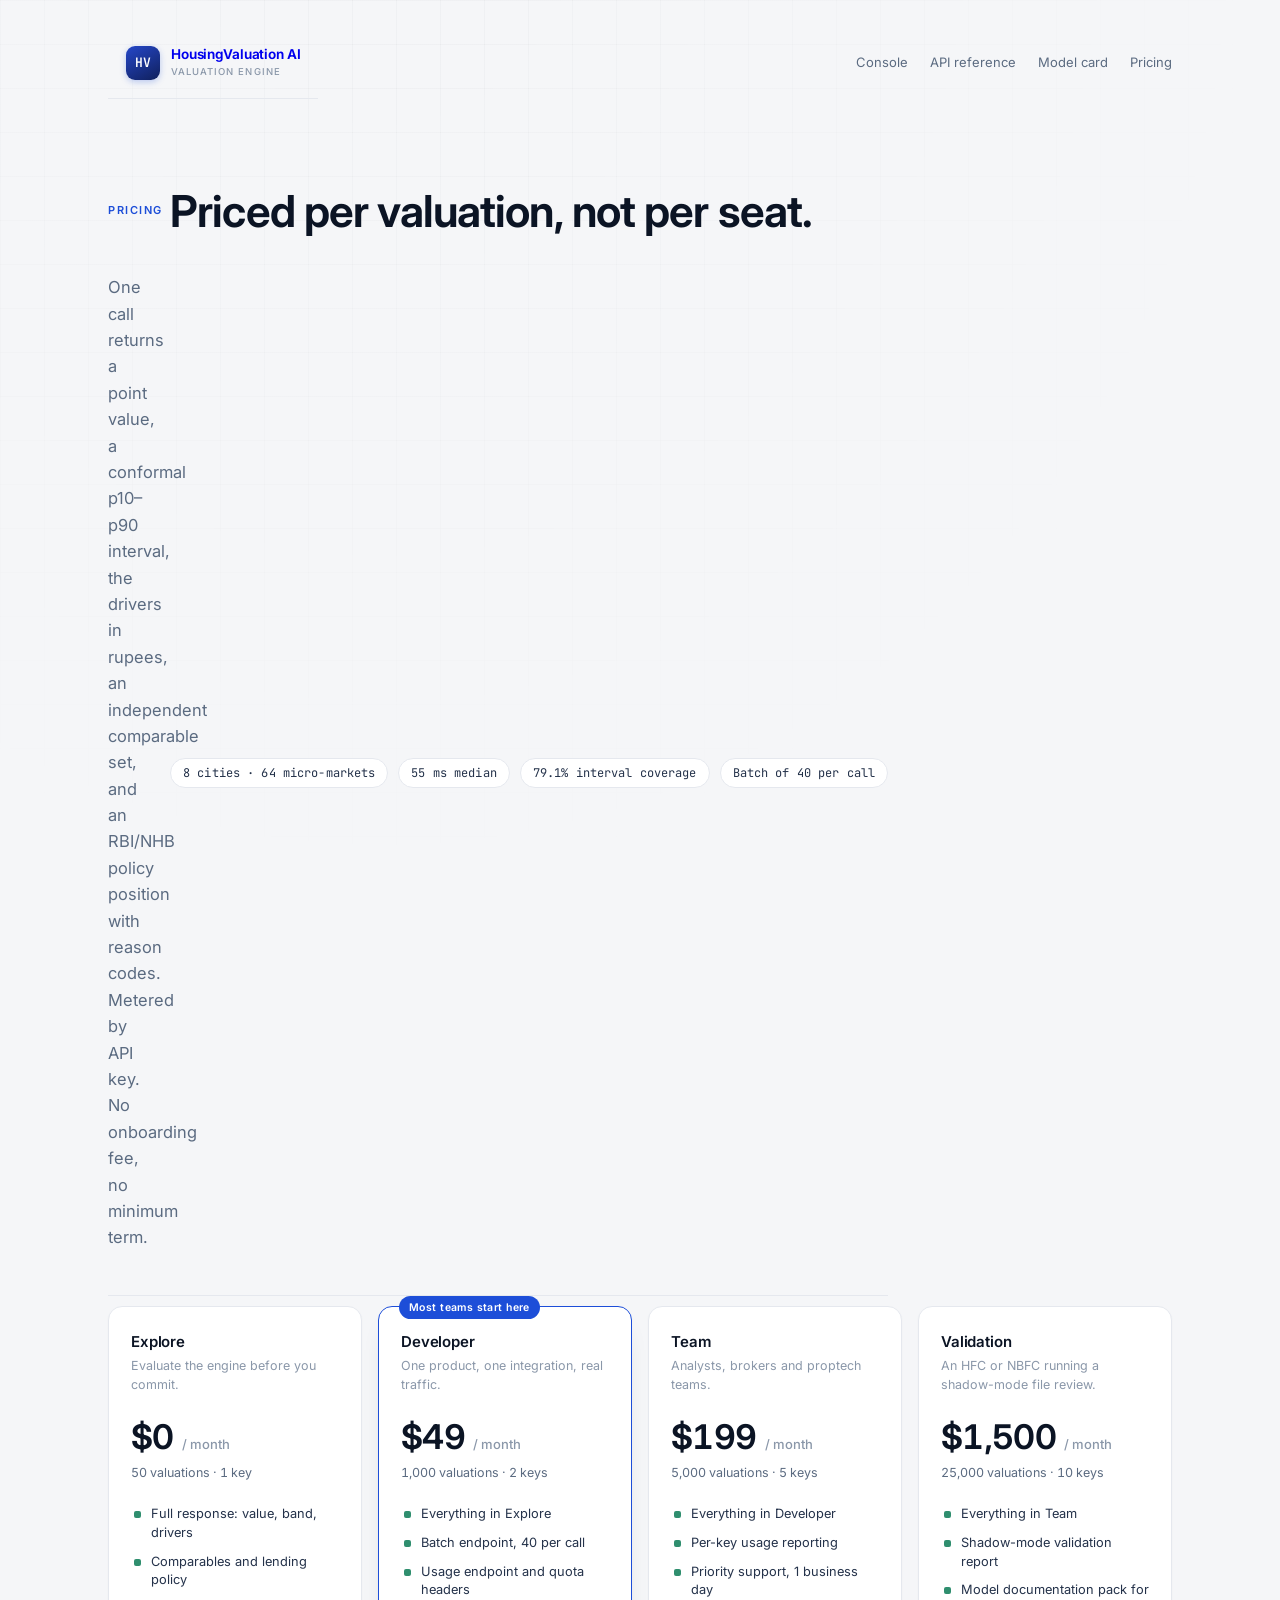
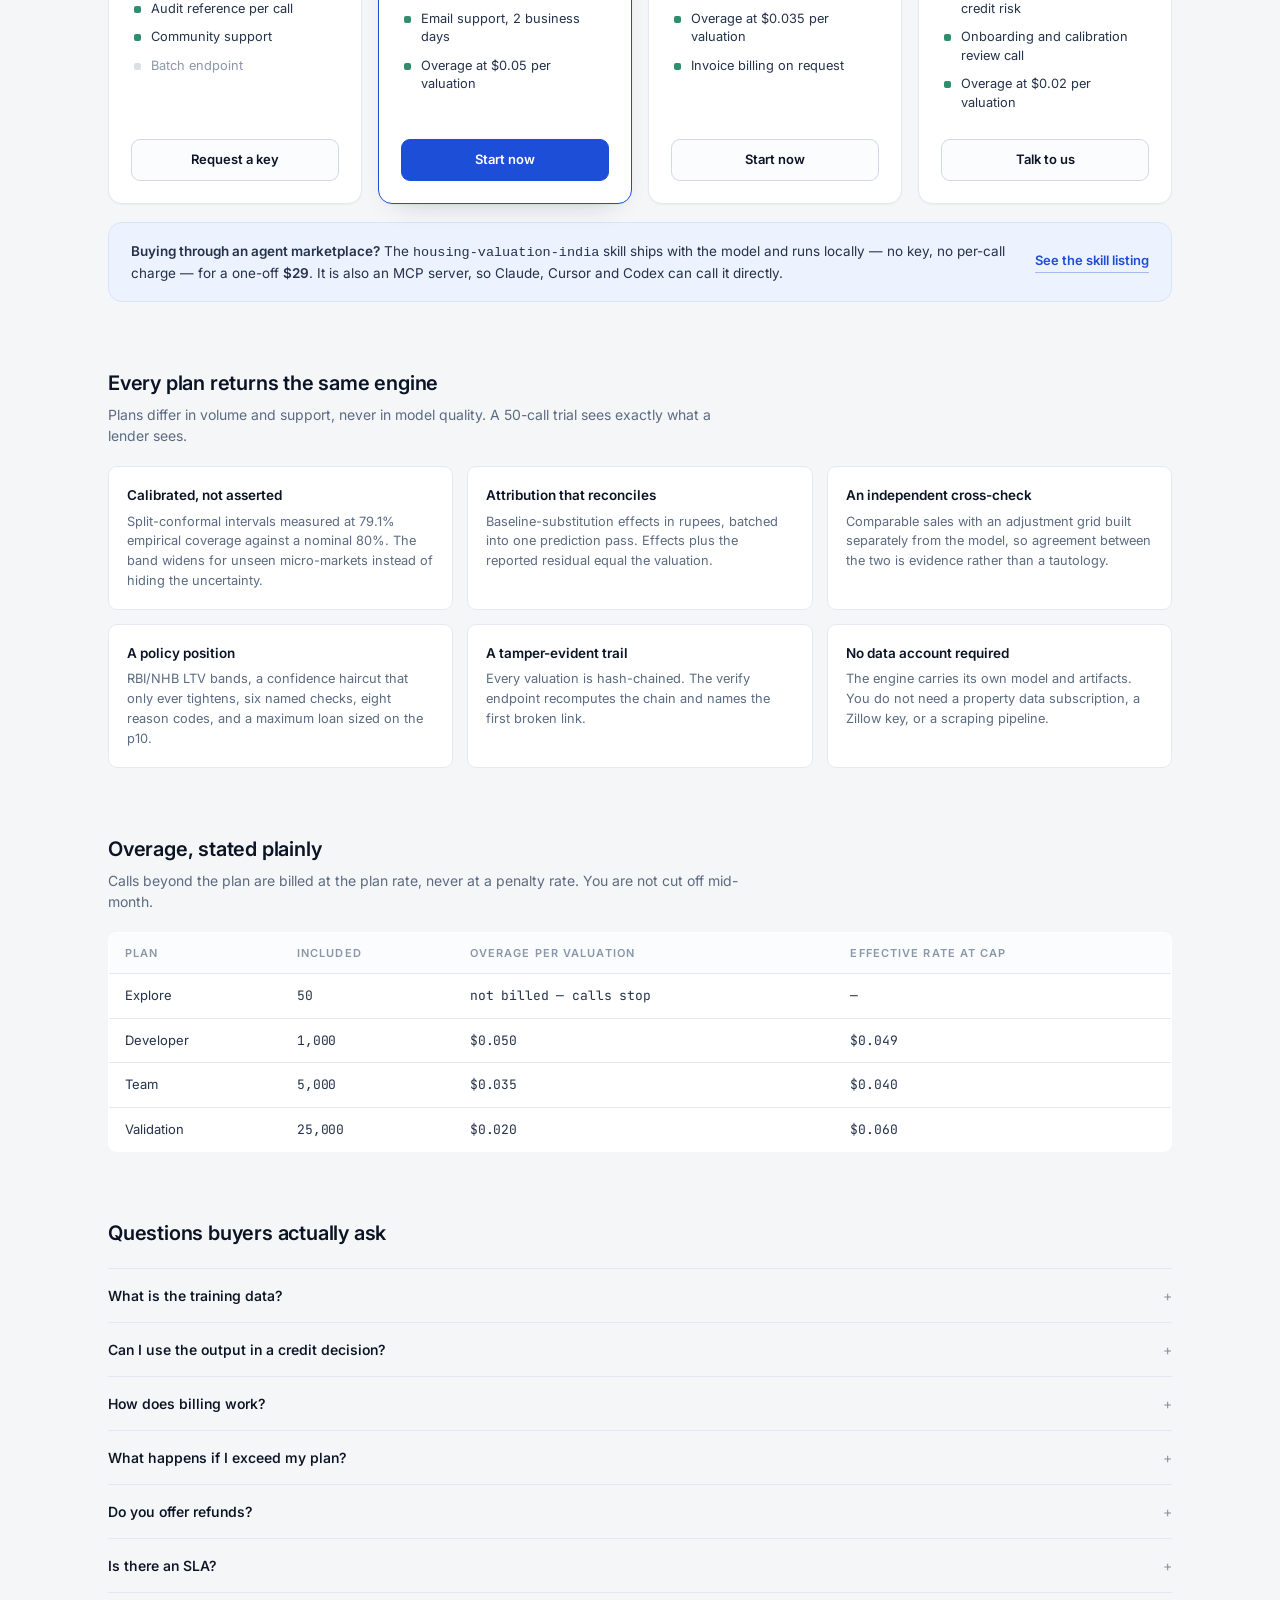
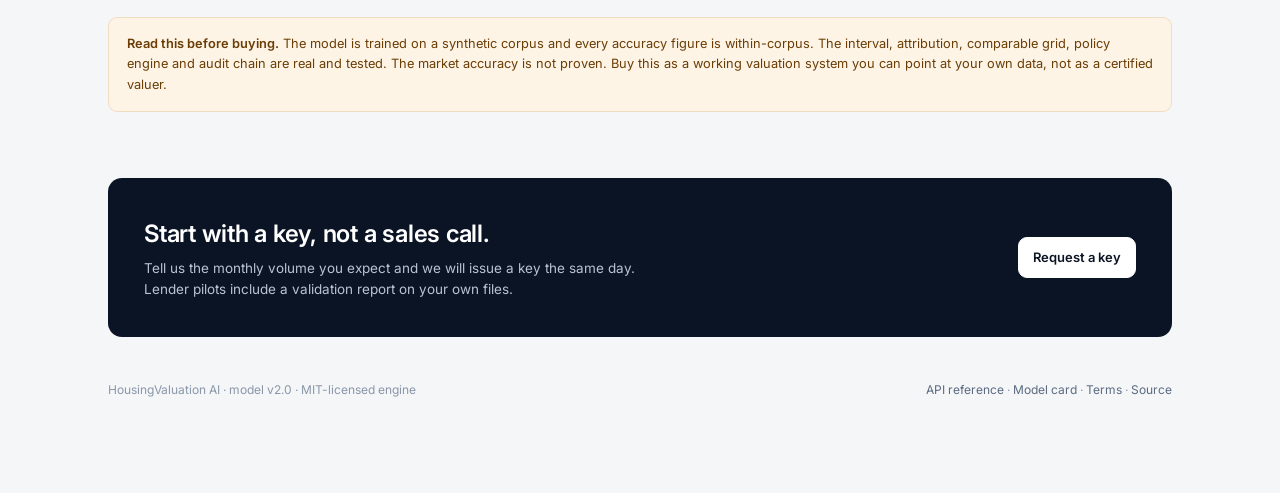
==== static/pricing.html @ 39e27e45 "Make it a real, sellable product: BYO data, MCP server, ready-reckoner anchor, terms" ====
<!DOCTYPE html>
<html lang="en">
<head>
<meta charset="utf-8" />
<meta name="viewport" content="width=device-width, initial-scale=1" />
<title>Pricing — HousingValuation AI</title>
<meta name="description" content="Pricing for the HousingValuation AI reference AVM: hosted metered API, data onboarding, shadow-mode validation, and a local agent skill." />
<link rel="icon" href="/favicon.svg" type="image/svg+xml" />
<link rel="preconnect" href="https://fonts.googleapis.com" />
<link rel="preconnect" href="https://fonts.gstatic.com" crossorigin />
<link href="https://fonts.googleapis.com/css2?family=Inter:wght@400;500;550;600;650;700&family=JetBrains+Mono:wght@400;500;600&display=swap" rel="stylesheet" />
<link rel="stylesheet" href="/static/style.css" />
<style>
  .page { max-width: 1120px; margin: 0 auto; padding: 0 28px 96px; position: relative; z-index: 1; }
  .site-head { display: flex; align-items: center; justify-content: space-between; padding: 26px 0 0; }
  .site-head .brand-mark { width: 34px; height: 34px; border-radius: 9px; }
  .head-links { display: flex; gap: 22px; align-items: center; font-size: 13px; }
  .head-links a { color: var(--muted); text-decoration: none; }
  .head-links a:hover { color: var(--ink); }
  .hero { padding: 74px 0 44px; max-width: 780px; }
  .eyebrow { font-size: 11px; letter-spacing: .14em; text-transform: uppercase; color: var(--accent); font-weight: 600; }
  .hero h1 { font-size: 44px; line-height: 1.12; letter-spacing: -0.02em; margin: 14px 0 16px; font-weight: 650; }
  .hero p { font-size: 16.5px; color: var(--muted); line-height: 1.6; max-width: 640px; }
  .hero .meta { margin-top: 22px; display: flex; gap: 10px; flex-wrap: wrap; }
  .pill { font-size: 12px; color: var(--ink-2); background: var(--panel); border: 1px solid var(--line); border-radius: 999px; padding: 5px 12px; }
  .tiers { display: grid; grid-template-columns: repeat(4, 1fr); gap: 16px; margin-top: 10px; }
  .tier { background: var(--panel); border: 1px solid var(--line); border-radius: var(--radius); padding: 24px 22px 22px; display: flex; flex-direction: column; box-shadow: var(--shadow-1); }
  .tier.featured { border-color: var(--accent); box-shadow: var(--shadow-2); position: relative; }
  .tier.featured::before { content: "Most teams start here"; position: absolute; top: -11px; left: 20px; background: var(--accent); color: #fff; font-size: 10.5px; font-weight: 600; letter-spacing: .04em; padding: 4px 10px; border-radius: 999px; }
  .tier h2 { font-size: 15px; font-weight: 600; letter-spacing: -0.01em; }
  .tier .for { font-size: 12.5px; color: var(--faint); margin-top: 4px; min-height: 34px; }
  .price { margin: 16px 0 2px; font-size: 34px; font-weight: 650; letter-spacing: -0.02em; font-variant-numeric: tabular-nums; }
  .price span { font-size: 13px; font-weight: 500; color: var(--faint); letter-spacing: 0; }
  .calls { font-size: 12.5px; color: var(--muted); font-variant-numeric: tabular-nums; }
  .tier ul { list-style: none; margin: 18px 0 22px; padding: 0; font-size: 12.8px; color: var(--ink-2); flex: 1; }
  .tier li { padding: 5px 0 5px 20px; position: relative; line-height: 1.45; }
  .tier li::before { content: ""; position: absolute; left: 3px; top: 11px; width: 7px; height: 7px; border-radius: 2px; background: var(--ok); opacity: .85; }
  .tier li.off { color: var(--faint); }
  .tier li.off::before { background: var(--line-strong); }
  .btn { display: block; text-align: center; text-decoration: none; font-size: 13px; font-weight: 600; padding: 10px 14px; border-radius: var(--radius-sm); border: 1px solid var(--line-strong); color: var(--ink); background: var(--panel-2); transition: background .15s, border-color .15s; }
  .btn:hover { background: #fff; border-color: var(--muted); }
  .btn.primary { background: var(--accent); border-color: var(--accent); color: #fff; }
  .btn.primary:hover { background: var(--accent-ink); border-color: var(--accent-ink); }
  .skill-strip { margin-top: 18px; background: var(--accent-soft); border: 1px solid #d8e2fb; border-radius: var(--radius); padding: 18px 22px; display: flex; align-items: center; justify-content: space-between; gap: 20px; }
  .skill-strip p { font-size: 13.5px; color: var(--ink-2); }
  .skill-strip strong { font-weight: 600; }
  .skill-strip a { white-space: nowrap; font-size: 13px; font-weight: 600; color: var(--accent); text-decoration: none; border-bottom: 1px solid rgba(29,78,216,.35); padding-bottom: 1px; }
  section.block { margin-top: 66px; }
  .block h3 { font-size: 20px; letter-spacing: -0.01em; font-weight: 600; }
  .block .lede { color: var(--muted); font-size: 14px; margin-top: 6px; max-width: 640px; }
  .grid-3 { display: grid; grid-template-columns: repeat(3, 1fr); gap: 14px; margin-top: 20px; }
  .feature { background: var(--panel); border: 1px solid var(--line); border-radius: var(--radius-sm); padding: 18px; }
  .feature h4 { font-size: 13.5px; font-weight: 600; margin-bottom: 6px; }
  .feature p { font-size: 12.8px; color: var(--muted); line-height: 1.55; }
  table.rates { width: 100%; border-collapse: collapse; margin-top: 20px; background: var(--panel); border: 1px solid var(--line); border-radius: var(--radius-sm); overflow: hidden; font-size: 13px; }
  table.rates th, table.rates td { text-align: left; padding: 12px 16px; border-bottom: 1px solid var(--line); }
  table.rates th { font-size: 11px; letter-spacing: .1em; text-transform: uppercase; color: var(--faint); font-weight: 600; background: var(--panel-2); }
  table.rates td.num { font-variant-numeric: tabular-nums; }
  table.rates tr:last-child td { border-bottom: 0; }
  .faq { margin-top: 20px; border-top: 1px solid var(--line); }
  .faq details { border-bottom: 1px solid var(--line); padding: 16px 0; }
  .faq summary { cursor: pointer; font-size: 14px; font-weight: 550; list-style: none; display: flex; justify-content: space-between; gap: 20px; }
  .faq summary::-webkit-details-marker { display: none; }
  .faq summary::after { content: "+"; color: var(--faint); font-weight: 400; }
  .faq details[open] summary::after { content: "–"; }
  .faq p { font-size: 13.2px; color: var(--muted); line-height: 1.6; margin-top: 10px; max-width: 760px; }
  .note-box { margin-top: 24px; border: 1px solid #f0dcc0; background: var(--warn-soft); border-radius: var(--radius-sm); padding: 16px 18px; font-size: 12.8px; color: #6b3d05; line-height: 1.6; }
  .note-box strong { font-weight: 600; }
  .cta { margin-top: 66px; background: var(--ink); color: #fff; border-radius: var(--radius); padding: 38px 36px; display: flex; align-items: center; justify-content: space-between; gap: 28px; }
  .cta h3 { font-size: 24px; letter-spacing: -0.01em; font-weight: 600; }
  .cta p { color: #b9c3d3; font-size: 13.5px; margin-top: 6px; max-width: 520px; }
  .cta .btn { background: #fff; border-color: #fff; color: var(--ink); white-space: nowrap; }
  .site-foot { margin-top: 44px; display: flex; justify-content: space-between; gap: 20px; font-size: 12px; color: var(--faint); flex-wrap: wrap; }
  .site-foot a { color: var(--muted); text-decoration: none; }
  @media (max-width: 980px) {
    .tiers { grid-template-columns: repeat(2, 1fr); }
    .grid-3 { grid-template-columns: 1fr; }
    .hero h1 { font-size: 34px; }
    .cta { flex-direction: column; align-items: flex-start; }
  }
  @media (max-width: 620px) {
    .tiers { grid-template-columns: 1fr; }
    .skill-strip { flex-direction: column; align-items: flex-start; }
  }
</style>
</head>
<body>

<div class="page">

  <header class="site-head">
    <a href="/" class="brand" style="text-decoration:none">
      <div class="brand-mark">HV</div>
      <div>
        <div class="brand-name">HousingValuation AI</div>
        <div class="brand-sub">Valuation Engine</div>
      </div>
    </a>
    <nav class="head-links">
      <a href="/">Console</a>
      <a href="/docs">API reference</a>
      <a href="/api/meta">Model card</a>
      <a href="#pricing">Pricing</a>
    </nav>
  </header>

  <section class="hero">
    <div class="eyebrow">Pricing</div>
    <h1>Priced per valuation, not per seat.</h1>
    <p>
      One call returns a point value, a conformal p10–p90 interval, the drivers in rupees,
      an independent comparable set, and an RBI/NHB policy position with reason codes.
      Metered by API key. No onboarding fee, no minimum term.
    </p>
    <div class="meta">
      <span class="pill">8 cities · 64 micro-markets</span>
      <span class="pill">55 ms median</span>
      <span class="pill">79.1% interval coverage</span>
      <span class="pill">Batch of 40 per call</span>
    </div>
  </section>

  <section class="tiers" id="pricing">

    <div class="tier">
      <h2>Explore</h2>
      <div class="for">Evaluate the engine before you commit.</div>
      <div class="price">$0 <span>/ month</span></div>
      <div class="calls">50 valuations · 1 key</div>
      <ul>
        <li>Full response: value, band, drivers</li>
        <li>Comparables and lending policy</li>
        <li>Audit reference per call</li>
        <li>Community support</li>
        <li class="off">Batch endpoint</li>
      </ul>
      <a class="btn" href="#start">Request a key</a>
    </div>

    <div class="tier featured">
      <h2>Developer</h2>
      <div class="for">One product, one integration, real traffic.</div>
      <div class="price">$49 <span>/ month</span></div>
      <div class="calls">1,000 valuations · 2 keys</div>
      <ul>
        <li>Everything in Explore</li>
        <li>Batch endpoint, 40 per call</li>
        <li>Usage endpoint and quota headers</li>
        <li>Email support, 2 business days</li>
        <li>Overage at $0.05 per valuation</li>
      </ul>
      <a class="btn primary" href="#start">Start now</a>
    </div>

    <div class="tier">
      <h2>Team</h2>
      <div class="for">Analysts, brokers and proptech teams.</div>
      <div class="price">$199 <span>/ month</span></div>
      <div class="calls">5,000 valuations · 5 keys</div>
      <ul>
        <li>Everything in Developer</li>
        <li>Per-key usage reporting</li>
        <li>Priority support, 1 business day</li>
        <li>Overage at $0.035 per valuation</li>
        <li>Invoice billing on request</li>
      </ul>
      <a class="btn" href="#start">Start now</a>
    </div>

    <div class="tier">
      <h2>Validation</h2>
      <div class="for">An HFC or NBFC running a shadow-mode file review.</div>
      <div class="price">$1,500 <span>/ month</span></div>
      <div class="calls">25,000 valuations · 10 keys</div>
      <ul>
        <li>Everything in Team</li>
        <li>Shadow-mode validation report</li>
        <li>Model documentation pack for credit risk</li>
        <li>Onboarding and calibration review call</li>
        <li>Overage at $0.02 per valuation</li>
      </ul>
      <a class="btn" href="#start">Talk to us</a>
    </div>

  </section>

  <div class="skill-strip">
    <p>
      <strong>Buying through an agent marketplace?</strong>
      The <code>housing-valuation-india</code> skill ships with the model and runs
      locally — no key, no per-call charge — for a one-off <strong>$29</strong>.
      It is also an MCP server, so Claude, Cursor and Codex can call it directly.
    </p>
    <a href="https://www.agensi.io/sell">See the skill listing</a>
  </div>

  <section class="block">
    <h3>Every plan returns the same engine</h3>
    <div class="lede">Plans differ in volume and support, never in model quality. A 50-call trial sees exactly what a lender sees.</div>
    <div class="grid-3">
      <div class="feature">
        <h4>Calibrated, not asserted</h4>
        <p>Split-conformal intervals measured at 79.1% empirical coverage against a nominal 80%. The band widens for unseen micro-markets instead of hiding the uncertainty.</p>
      </div>
      <div class="feature">
        <h4>Attribution that reconciles</h4>
        <p>Baseline-substitution effects in rupees, batched into one prediction pass. Effects plus the reported residual equal the valuation.</p>
      </div>
      <div class="feature">
        <h4>An independent cross-check</h4>
        <p>Comparable sales with an adjustment grid built separately from the model, so agreement between the two is evidence rather than a tautology.</p>
      </div>
      <div class="feature">
        <h4>A policy position</h4>
        <p>RBI/NHB LTV bands, a confidence haircut that only ever tightens, six named checks, eight reason codes, and a maximum loan sized on the p10.</p>
      </div>
      <div class="feature">
        <h4>A tamper-evident trail</h4>
        <p>Every valuation is hash-chained. The verify endpoint recomputes the chain and names the first broken link.</p>
      </div>
      <div class="feature">
        <h4>No data account required</h4>
        <p>The engine carries its own model and artifacts. You do not need a property data subscription, a Zillow key, or a scraping pipeline.</p>
      </div>
    </div>
  </section>

  <section class="block">
    <h3>Overage, stated plainly</h3>
    <div class="lede">Calls beyond the plan are billed at the plan rate, never at a penalty rate. You are not cut off mid-month.</div>
    <table class="rates">
      <thead>
        <tr><th>Plan</th><th>Included</th><th>Overage per valuation</th><th>Effective rate at cap</th></tr>
      </thead>
      <tbody>
        <tr><td>Explore</td><td class="num">50</td><td class="num">not billed — calls stop</td><td class="num">—</td></tr>
        <tr><td>Developer</td><td class="num">1,000</td><td class="num">$0.050</td><td class="num">$0.049</td></tr>
        <tr><td>Team</td><td class="num">5,000</td><td class="num">$0.035</td><td class="num">$0.040</td></tr>
        <tr><td>Validation</td><td class="num">25,000</td><td class="num">$0.020</td><td class="num">$0.060</td></tr>
      </tbody>
    </table>
  </section>

  <section class="block">
    <h3>Questions buyers actually ask</h3>
    <div class="faq">
      <details>
        <summary>What is the training data?</summary>
        <p>
          A documented parametric corpus, not licensed transaction data — no redistributable national
          transaction dataset exists in India. Within-corpus MAPE is 11.16% against 12.86% for a
          locality rate card, and the repository says so in the first screen. The engine is a working
          system ready for a registry feed, not a claim about market accuracy. If you need production
          accuracy today, this is not the product for you, and we would rather say that before you pay.
        </p>
      </details>
      <details>
        <summary>Can I use the output in a credit decision?</summary>
        <p>
          No. The engine evaluates a collateral-risk policy and returns a position with reason codes.
          It does not see the borrower and does not make a credit decision. A lender remains the
          decision-maker and is responsible for validation and fair-lending review.
        </p>
      </details>
      <details>
        <summary>How does billing work?</summary>
        <p>
          Monthly, in advance, by card. Keys are issued per workspace and quota resets on the calendar
          month. Usage is visible at <code>/api/v1/usage</code> at any time. Cancel before renewal and
          the key stops at the end of the paid period.
        </p>
      </details>
      <details>
        <summary>What happens if I exceed my plan?</summary>
        <p>
          Calls continue and are billed at your plan's overage rate. The Explore plan is the exception:
          it stops at 50 calls so a trial cannot generate an unexpected invoice.
        </p>
      </details>
      <details>
        <summary>Do you offer refunds?</summary>
        <p>
          If the engine returns an error or a malformed response, the call is not billed and the month
          is credited. We do not refund a month of successful calls because the valuations were
          inconvenient.
        </p>
      </details>
      <details>
        <summary>Is there an SLA?</summary>
        <p>
          Team and Lender plans carry a 99.5% monthly availability target on the valuation endpoint,
          excluding scheduled maintenance announced 48 hours ahead. Explore and Developer are
          best-effort.
        </p>
      </details>
    </div>
    <div class="note-box">
      <strong>Read this before buying.</strong> The model is trained on a synthetic corpus and every
      accuracy figure is within-corpus. The interval, attribution, comparable grid, policy engine and
      audit chain are real and tested. The market accuracy is not proven. Buy this as a working
      valuation system you can point at your own data, not as a certified valuer.
    </div>
  </section>

  <section class="cta" id="start">
    <div>
      <h3>Start with a key, not a sales call.</h3>
      <p>Tell us the monthly volume you expect and we will issue a key the same day. Lender pilots include a validation report on your own files.</p>
    </div>
    <a class="btn" id="cta-mail" href="https://github.com/abinivesh-m/housing-valuation-ai/issues/new?title=API%20key%20request&amp;body=Monthly%20volume%3A%0AUse%20case%3A">Request a key</a>
  </section>

  <footer class="site-foot">
    <div>HousingValuation AI · model v2.0 · MIT-licensed engine</div>
    <div>
      <a href="/docs">API reference</a> ·
      <a href="/api/meta">Model card</a> ·
      <a href="/terms">Terms</a> ·
      <a href="https://github.com/abinivesh-m/housing-valuation-ai">Source</a>
    </div>
  </footer>

</div>

<script>
  // Replace with a Stripe Payment Link or Lemon Squeezy checkout URL when billing
  // goes live. Until then every CTA opens a pre-filled key request.
  const CHECKOUT_URL = "";
  if (CHECKOUT_URL) {
    document.querySelectorAll('a.btn.primary').forEach(function (a) {
      a.href = CHECKOUT_URL;
      a.target = "_blank";
      a.rel = "noopener";
    });
  }
</script>

</body>
</html>
---- static/style.css ----
/* ==========================================================================
   HousingValuation AI — design system
   Light, dense, financial-terminal-adjacent. Hairline borders, tabular
   numerals, one accent, semantic status colours only.
   ========================================================================== */

:root {
  --bg: #f5f6f8;
  --panel: #ffffff;
  --panel-2: #fbfcfd;
  --ink: #0b1424;
  --ink-2: #24324a;
  --muted: #5b6b81;
  --faint: #8a97a9;
  --line: #e5e8ee;
  --line-strong: #d3d9e2;
  --accent: #1d4ed8;
  --accent-ink: #16389c;
  --accent-soft: #edf2ff;
  --ok: #0b7a55;
  --ok-soft: #e7f6ef;
  --warn: #a45b06;
  --warn-soft: #fdf4e6;
  --bad: #b02518;
  --bad-soft: #fdeceb;
  --radius: 14px;
  --radius-sm: 9px;
  --shadow-1: 0 1px 2px rgba(11, 20, 36, 0.04);
  --shadow-2: 0 1px 2px rgba(11, 20, 36, 0.04), 0 12px 28px -18px rgba(11, 20, 36, 0.28);
  --font: "Inter", -apple-system, BlinkMacSystemFont, "Segoe UI", sans-serif;
  --mono: "JetBrains Mono", ui-monospace, "SF Mono", Menlo, monospace;
}

* { margin: 0; padding: 0; box-sizing: border-box; }

html { -webkit-text-size-adjust: 100%; }

body {
  background: var(--bg);
  color: var(--ink);
  font-family: var(--font);
  font-size: 14px;
  line-height: 1.5;
  -webkit-font-smoothing: antialiased;
  -moz-osx-font-smoothing: grayscale;
}

body::before {
  content: "";
  position: fixed;
  inset: 0;
  pointer-events: none;
  background-image:
    linear-gradient(to right, rgba(11, 20, 36, 0.028) 1px, transparent 1px),
    linear-gradient(to bottom, rgba(11, 20, 36, 0.028) 1px, transparent 1px);
  background-size: 44px 44px;
  mask-image: radial-gradient(ellipse at 30% -10%, #000 0%, transparent 72%);
  z-index: 0;
}

.mono { font-family: var(--mono); font-variant-numeric: tabular-nums; }
.num { font-variant-numeric: tabular-nums; letter-spacing: -0.01em; }

/* ---------- shell ---------- */
.app { position: relative; z-index: 1; display: flex; min-height: 100vh; }

.rail {
  width: 236px;
  flex: 0 0 236px;
  background: var(--panel);
  border-right: 1px solid var(--line);
  display: flex;
  flex-direction: column;
  position: sticky;
  top: 0;
  height: 100vh;
}

.brand {
  display: flex;
  align-items: center;
  gap: 11px;
  padding: 20px 18px 18px;
  border-bottom: 1px solid var(--line);
}

.brand-mark {
  width: 34px;
  height: 34px;
  border-radius: 9px;
  background: linear-gradient(150deg, #2547c9, #10205c);
  display: grid;
  place-items: center;
  color: #fff;
  font-family: var(--mono);
  font-size: 13px;
  font-weight: 600;
  letter-spacing: 0.02em;
  box-shadow: 0 2px 6px rgba(29, 78, 216, 0.28);
  flex: none;
}

.brand-name { font-size: 13.5px; font-weight: 650; letter-spacing: -0.01em; line-height: 1.2; }
.brand-sub {
  font-size: 9.5px;
  color: var(--faint);
  text-transform: uppercase;
  letter-spacing: 0.11em;
  margin-top: 3px;
  font-weight: 500;
}

.nav { padding: 14px 10px; display: flex; flex-direction: column; gap: 2px; flex: 1; }
.nav-label {
  font-size: 9.5px;
  text-transform: uppercase;
  letter-spacing: 0.12em;
  color: var(--faint);
  font-weight: 600;
  padding: 0 9px 8px;
}

.nav-item {
  display: flex;
  align-items: center;
  gap: 10px;
  padding: 9px 10px;
  border-radius: 8px;
  border: none;
  background: none;
  color: var(--muted);
  font-family: inherit;
  font-size: 13px;
  font-weight: 500;
  cursor: pointer;
  text-align: left;
  width: 100%;
  text-decoration: none;
  transition: background 0.14s ease, color 0.14s ease;
}
.nav-item svg { width: 16px; height: 16px; flex: none; stroke-width: 1.7; }
.nav-item:hover { background: var(--panel-2); color: var(--ink-2); }
.nav-item.is-active { background: var(--accent-soft); color: var(--accent-ink); font-weight: 600; }
.nav-item.is-active svg { stroke: var(--accent); }
.nav-item .nav-count {
  margin-left: auto;
  font-family: var(--mono);
  font-size: 10px;
  color: var(--faint);
  background: var(--panel-2);
  border: 1px solid var(--line);
  border-radius: 5px;
  padding: 1px 5px;
}

.rail-foot {
  border-top: 1px solid var(--line);
  padding: 12px 16px 14px;
  font-size: 10.5px;
  color: var(--faint);
  line-height: 1.55;
}
.rail-foot strong { color: var(--muted); font-weight: 600; }

.shell { flex: 1; min-width: 0; display: flex; flex-direction: column; }

.topbar {
  height: 62px;
  flex: none;
  border-bottom: 1px solid var(--line);
  background: rgba(255, 255, 255, 0.82);
  backdrop-filter: blur(12px);
  display: flex;
  align-items: center;
  justify-content: space-between;
  padding: 0 26px;
  position: sticky;
  top: 0;
  z-index: 20;
}
.topbar h1 { font-size: 15px; font-weight: 650; letter-spacing: -0.01em; }
.topbar .sub { font-size: 11.5px; color: var(--faint); margin-top: 1px; }
.topbar-right { display: flex; align-items: center; gap: 8px; }

.chip {
  display: inline-flex;
  align-items: center;
  gap: 6px;
  font-size: 11px;
  font-weight: 500;
  color: var(--muted);
  background: var(--panel-2);
  border: 1px solid var(--line);
  border-radius: 999px;
  padding: 5px 11px;
  white-space: nowrap;
}
.chip .dot { width: 6px; height: 6px; border-radius: 50%; background: var(--ok); box-shadow: 0 0 0 3px rgba(11, 122, 85, 0.12); }
.chip .dot.is-busy { background: var(--warn); box-shadow: 0 0 0 3px rgba(164, 91, 6, 0.12); }

main { padding: 24px 26px 56px; max-width: 1560px; width: 100%; }
.view { display: none; }
.view.is-active { display: block; animation: fade 0.22s ease; }
@keyframes fade { from { opacity: 0; transform: translateY(4px); } to { opacity: 1; transform: none; } }

/* ---------- grid + cards ---------- */
.grid { display: grid; gap: 16px; }
.val-layout { grid-template-columns: 372px minmax(0, 1fr); align-items: start; }
.val-right { display: grid; gap: 16px; }
.duo { display: grid; grid-template-columns: minmax(0, 1fr) minmax(0, 0.86fr); gap: 16px; align-items: start; }

.card {
  background: var(--panel);
  border: 1px solid var(--line);
  border-radius: var(--radius);
  box-shadow: var(--shadow-1);
  overflow: hidden;
}
.card-hd {
  display: flex;
  align-items: center;
  justify-content: space-between;
  gap: 12px;
  padding: 13px 18px;
  border-bottom: 1px solid var(--line);
  background: var(--panel-2);
}
.card-hd h2 {
  font-size: 11px;
  font-weight: 650;
  text-transform: uppercase;
  letter-spacing: 0.1em;
  color: var(--muted);
}
.card-hd .hint { font-size: 11px; color: var(--faint); }
.card-bd { padding: 18px; }
.card-bd.tight { padding: 14px 18px; }

/* ---------- form ---------- */
.fieldset { margin-bottom: 16px; }
.fieldset:last-of-type { margin-bottom: 6px; }
.fieldset-title {
  font-size: 9.5px;
  text-transform: uppercase;
  letter-spacing: 0.12em;
  color: var(--faint);
  font-weight: 600;
  margin-bottom: 9px;
  display: flex;
  align-items: center;
  gap: 7px;
}
.fieldset-title::after { content: ""; height: 1px; flex: 1; background: var(--line); }

.row { display: grid; gap: 9px; margin-bottom: 9px; }
.row.c2 { grid-template-columns: 1fr 1fr; }
.row.c3 { grid-template-columns: 1fr 1fr 1fr; }

.field label {
  display: block;
  font-size: 10px;
  font-weight: 550;
  color: var(--muted);
  margin-bottom: 4px;
  letter-spacing: 0.01em;
}

.field select,
.field input {
  width: 100%;
  background: #fff;
  border: 1px solid var(--line-strong);
  border-radius: 7px;
  padding: 8px 10px;
  font-family: var(--font);
  font-size: 12.5px;
  color: var(--ink);
  transition: border-color 0.14s, box-shadow 0.14s;
  appearance: none;
}
.field select {
  background-image: url("data:image/svg+xml;charset=utf-8,%3Csvg xmlns='http://www.w3.org/2000/svg' viewBox='0 0 24 24' fill='none' stroke='%238a97a9' stroke-width='2.4'%3E%3Cpath d='M6 9l6 6 6-6'/%3E%3C/svg%3E");
  background-repeat: no-repeat;
  background-position: right 8px center;
  background-size: 13px;
  padding-right: 26px;
}
.field select:focus,
.field input:focus {
  outline: none;
  border-color: var(--accent);
  box-shadow: 0 0 0 3px rgba(29, 78, 216, 0.1);
}

.btn {
  border: 1px solid var(--line-strong);
  background: #fff;
  color: var(--ink-2);
  font-family: inherit;
  font-size: 12.5px;
  font-weight: 550;
  padding: 8px 13px;
  border-radius: 8px;
  cursor: pointer;
  transition: all 0.14s;
  display: inline-flex;
  align-items: center;
  gap: 7px;
  white-space: nowrap;
}
.btn:hover { border-color: var(--ink-2); background: var(--panel-2); }
.btn-primary {
  width: 100%;
  justify-content: center;
  background: linear-gradient(180deg, #2447c4, #1a3aa6);
  border: 1px solid #16338f;
  color: #fff;
  font-size: 12.5px;
  font-weight: 600;
  padding: 11px 14px;
  letter-spacing: 0.02em;
  box-shadow: 0 1px 2px rgba(11, 20, 36, 0.14), inset 0 1px 0 rgba(255, 255, 255, 0.16);
}
.btn-primary:hover { background: linear-gradient(180deg, #2a4fd0, #1d40b4); border-color: #16338f; }
.btn-primary:disabled { opacity: 0.65; cursor: progress; }
.btn-sm { padding: 5px 9px; font-size: 11.5px; border-radius: 7px; }

.samples { display: flex; gap: 6px; flex-wrap: wrap; }
.sample-chip {
  font-size: 10.5px;
  padding: 4px 8px;
  border-radius: 6px;
  border: 1px solid var(--line);
  background: var(--panel-2);
  color: var(--muted);
  cursor: pointer;
  font-family: inherit;
  transition: all 0.14s;
}
.sample-chip:hover { border-color: var(--accent); color: var(--accent-ink); background: var(--accent-soft); }

/* ---------- hero result ---------- */
.hero {
  padding: 20px 22px 18px;
  border-bottom: 1px solid var(--line);
  display: grid;
  grid-template-columns: minmax(0, 1fr) auto;
  gap: 22px;
  align-items: center;
}
.eyebrow {
  font-size: 9.5px;
  text-transform: uppercase;
  letter-spacing: 0.13em;
  color: var(--faint);
  font-weight: 600;
  margin-bottom: 4px;
}
.hero-value {
  font-family: var(--mono);
  font-size: 40px;
  font-weight: 600;
  letter-spacing: -0.03em;
  line-height: 1.08;
  color: var(--ink);
  font-variant-numeric: tabular-nums;
}
.hero-value .cur { font-size: 22px; font-weight: 500; color: var(--faint); margin-right: 3px; }
.hero-sub { font-size: 12px; color: var(--muted); margin-top: 7px; display: flex; gap: 14px; flex-wrap: wrap; }
.hero-sub b { color: var(--ink-2); font-weight: 600; font-family: var(--mono); }

.band { margin-top: 13px; }
.band-track {
  position: relative;
  height: 7px;
  border-radius: 99px;
  background: linear-gradient(90deg, #dfe6f3, #c9d7f0 50%, #dfe6f3);
  overflow: visible;
}
.band-fill {
  position: absolute;
  top: 0; bottom: 0;
  border-radius: 99px;
  background: linear-gradient(90deg, rgba(29, 78, 216, 0.18), rgba(29, 78, 216, 0.42));
  transition: left 0.5s cubic-bezier(0.2, 0.8, 0.2, 1), width 0.5s cubic-bezier(0.2, 0.8, 0.2, 1);
}
.band-pin {
  position: absolute;
  top: 50%;
  width: 3px;
  height: 17px;
  border-radius: 2px;
  background: var(--ink);
  transform: translate(-50%, -50%);
  transition: left 0.5s cubic-bezier(0.2, 0.8, 0.2, 1);
  box-shadow: 0 0 0 3px #fff;
}
.band-axis { display: flex; justify-content: space-between; margin-top: 7px; font-size: 10.5px; color: var(--faint); font-family: var(--mono); }

.conf { display: grid; place-items: center; gap: 6px; }
.conf-ring { position: relative; width: 96px; height: 96px; }
.conf-ring svg { transform: rotate(-90deg); width: 96px; height: 96px; }
.conf-ring .bg { fill: none; stroke: var(--line); stroke-width: 7; }
.conf-ring .fg {
  fill: none;
  stroke: var(--accent);
  stroke-width: 7;
  stroke-linecap: round;
  transition: stroke-dashoffset 0.7s cubic-bezier(0.2, 0.8, 0.2, 1), stroke 0.3s;
}
.conf-inner { position: absolute; inset: 0; display: grid; place-items: center; text-align: center; }
.conf-num { font-family: var(--mono); font-size: 22px; font-weight: 600; letter-spacing: -0.02em; line-height: 1; }
.conf-lbl { font-size: 8.5px; text-transform: uppercase; letter-spacing: 0.1em; color: var(--faint); margin-top: 3px; font-weight: 600; }
.conf-cap { font-size: 10px; color: var(--faint); text-align: center; }

/* ---------- metrics strip ---------- */
.metrics { display: grid; grid-template-columns: repeat(4, 1fr); border-top: 1px solid var(--line); }
.metric { padding: 12px 16px; border-right: 1px solid var(--line); }
.metric:last-child { border-right: none; }
.metric .k { font-size: 9.5px; text-transform: uppercase; letter-spacing: 0.1em; color: var(--faint); font-weight: 600; }
.metric .v { font-family: var(--mono); font-size: 16px; font-weight: 600; margin-top: 3px; letter-spacing: -0.01em; }
.metric .d { font-size: 10.5px; color: var(--faint); margin-top: 1px; }
.metric .v.ok { color: var(--ok); }
.metric .v.warn { color: var(--warn); }
.metric .v.bad { color: var(--bad); }

/* ---------- drivers ---------- */
.driver { padding: 9px 0; border-bottom: 1px dashed var(--line); }
.driver:last-child { border-bottom: none; padding-bottom: 0; }
.driver-top { display: flex; align-items: baseline; justify-content: space-between; gap: 10px; margin-bottom: 5px; }
.driver-name { font-size: 12px; font-weight: 500; color: var(--ink-2); }
.driver-amt { font-family: var(--mono); font-size: 11.5px; font-weight: 600; }
.driver-amt.pos { color: var(--ok); }
.driver-amt.neg { color: var(--bad); }
.driver-bar { position: relative; height: 5px; border-radius: 99px; background: var(--panel-2); border: 1px solid var(--line); }
.driver-bar span { position: absolute; top: 0; bottom: 0; border-radius: 99px; transition: all 0.5s cubic-bezier(0.2, 0.8, 0.2, 1); }
.driver-bar span.pos { left: 50%; background: linear-gradient(90deg, rgba(11, 122, 85, 0.35), rgba(11, 122, 85, 0.75)); }
.driver-bar span.neg { right: 50%; background: linear-gradient(90deg, rgba(176, 37, 24, 0.7), rgba(176, 37, 24, 0.3)); }
.driver-bar::after { content: ""; position: absolute; left: 50%; top: -2px; bottom: -2px; width: 1px; background: var(--line-strong); }

/* ---------- decision ---------- */
.decision {
  display: flex;
  align-items: center;
  gap: 12px;
  padding: 13px 14px;
  border-radius: 10px;
  border: 1px solid;
  margin-bottom: 13px;
}
.decision.ok { background: var(--ok-soft); border-color: rgba(11, 122, 85, 0.24); }
.decision.warn { background: var(--warn-soft); border-color: rgba(164, 91, 6, 0.24); }
.decision.bad { background: var(--bad-soft); border-color: rgba(176, 37, 24, 0.22); }
.decision-icon { width: 30px; height: 30px; border-radius: 8px; display: grid; place-items: center; flex: none; background: #fff; border: 1px solid rgba(11, 20, 36, 0.06); }
.decision-title { font-size: 12.5px; font-weight: 650; letter-spacing: -0.01em; }
.decision.ok .decision-title { color: var(--ok); }
.decision.warn .decision-title { color: var(--warn); }
.decision.bad .decision-title { color: var(--bad); }
.decision-sub { font-size: 10.5px; color: var(--muted); margin-top: 1px; }
.grade {
  margin-left: auto;
  font-family: var(--mono);
  font-size: 18px;
  font-weight: 600;
  width: 34px; height: 34px;
  display: grid; place-items: center;
  border-radius: 9px;
  background: #fff;
  border: 1px solid rgba(11, 20, 36, 0.08);
  flex: none;
}

.ltv-row { display: flex; justify-content: space-between; font-size: 11.5px; margin-bottom: 6px; }
.ltv-row b { font-family: var(--mono); font-weight: 600; }
.ltv-track { position: relative; height: 8px; border-radius: 99px; background: var(--panel-2); border: 1px solid var(--line); margin-bottom: 4px; }
.ltv-fill { position: absolute; left: 0; top: 0; bottom: 0; border-radius: 99px; background: var(--accent); opacity: 0.55; transition: width 0.45s ease; }
.ltv-cap { position: absolute; top: -3px; bottom: -3px; width: 2px; background: var(--ink); border-radius: 2px; }
.ltv-scale { display: flex; justify-content: space-between; font-size: 9.5px; color: var(--faint); font-family: var(--mono); margin-bottom: 12px; }

.checks { display: flex; flex-direction: column; gap: 7px; }
.check { display: flex; gap: 8px; align-items: flex-start; font-size: 11.5px; }
.check .ic { width: 14px; height: 14px; border-radius: 50%; flex: none; display: grid; place-items: center; margin-top: 2px; }
.check .ic.pass { background: var(--ok-soft); color: var(--ok); }
.check .ic.warn { background: var(--warn-soft); color: var(--warn); }
.check .ic.fail { background: var(--bad-soft); color: var(--bad); }
.check .ic svg { width: 9px; height: 9px; stroke-width: 3; }
.check .txt b { font-weight: 600; color: var(--ink-2); }
.check .txt span { color: var(--muted); }

.pills { display: flex; flex-wrap: wrap; gap: 5px; margin-top: 12px; }
.pill {
  font-family: var(--mono);
  font-size: 9.5px;
  padding: 3px 6px;
  border-radius: 4px;
  background: var(--bad-soft);
  color: var(--bad);
  border: 1px solid rgba(176, 37, 24, 0.16);
  letter-spacing: 0.01em;
}
.pill.neutral { background: var(--panel-2); color: var(--muted); border-color: var(--line); }

/* ---------- tables ---------- */
.tbl-wrap { overflow-x: auto; }
table { width: 100%; border-collapse: collapse; font-size: 11.5px; }
thead th {
  text-align: left;
  font-size: 9.5px;
  text-transform: uppercase;
  letter-spacing: 0.09em;
  color: var(--faint);
  font-weight: 600;
  padding: 8px 10px;
  border-bottom: 1px solid var(--line);
  background: var(--panel-2);
  white-space: nowrap;
}
tbody td { padding: 8px 10px; border-bottom: 1px solid var(--line); color: var(--ink-2); white-space: nowrap; }
tbody tr:last-child td { border-bottom: none; }
tbody tr:hover { background: var(--panel-2); }
td.num, th.num { text-align: right; font-family: var(--mono); font-variant-numeric: tabular-nums; }
.tbl-name { font-weight: 550; color: var(--ink); }

/* ---------- geo ---------- */
.geo-grid { display: grid; grid-template-columns: repeat(4, 1fr); gap: 8px; }
.geo-cell {
  border: 1px solid var(--line);
  border-radius: 8px;
  padding: 8px 9px;
  background: var(--panel-2);
}
.geo-cell .k { font-size: 9px; text-transform: uppercase; letter-spacing: 0.08em; color: var(--faint); font-weight: 600; }
.geo-cell .v { font-family: var(--mono); font-size: 15px; font-weight: 600; margin-top: 2px; }
.geo-note { font-size: 11px; color: var(--muted); margin-top: 10px; line-height: 1.5; }
.geo-unavailable {
  font-size: 11.5px;
  color: var(--muted);
  background: var(--panel-2);
  border: 1px dashed var(--line-strong);
  border-radius: 8px;
  padding: 11px 12px;
  line-height: 1.55;
}

/* ---------- misc ---------- */
.empty { text-align: center; padding: 46px 24px; color: var(--faint); font-size: 12.5px; line-height: 1.65; }
.empty .big { font-size: 15px; color: var(--muted); font-weight: 550; margin-bottom: 5px; }

.skeleton { background: linear-gradient(90deg, #eef1f5 25%, #f6f8fa 37%, #eef1f5 63%); background-size: 400% 100%; animation: shimmer 1.3s ease infinite; border-radius: 6px; }
@keyframes shimmer { 0% { background-position: 100% 0; } 100% { background-position: 0 0; } }

.banner {
  display: flex;
  align-items: center;
  gap: 10px;
  padding: 11px 14px;
  border-radius: 9px;
  font-size: 12px;
  border: 1px solid;
  margin-bottom: 14px;
}
.banner.ok { background: var(--ok-soft); border-color: rgba(11, 122, 85, 0.22); color: var(--ok); }
.banner.bad { background: var(--bad-soft); border-color: rgba(176, 37, 24, 0.22); color: var(--bad); }

.section-title { font-size: 13px; font-weight: 650; letter-spacing: -0.01em; margin-bottom: 3px; }
.section-sub { font-size: 11.5px; color: var(--muted); margin-bottom: 14px; }

.kpi-grid { display: grid; grid-template-columns: repeat(4, 1fr); gap: 14px; margin-bottom: 16px; }
.kpi {
  background: var(--panel);
  border: 1px solid var(--line);
  border-radius: 12px;
  padding: 15px 16px;
  box-shadow: var(--shadow-1);
}
.kpi .k { font-size: 9.5px; text-transform: uppercase; letter-spacing: 0.1em; color: var(--faint); font-weight: 600; }
.kpi .v { font-family: var(--mono); font-size: 26px; font-weight: 600; letter-spacing: -0.02em; margin-top: 4px; }
.kpi .d { font-size: 10.5px; color: var(--faint); margin-top: 2px; line-height: 1.4; }

.bar-row { display: grid; grid-template-columns: 190px 1fr 62px; gap: 12px; align-items: center; padding: 7px 0; border-bottom: 1px dashed var(--line); font-size: 11.5px; }
.bar-row:last-child { border-bottom: none; }
.bar-row .lbl { color: var(--ink-2); }
.bar-track { height: 6px; border-radius: 99px; background: var(--panel-2); border: 1px solid var(--line); overflow: hidden; }
.bar-track span { display: block; height: 100%; border-radius: 99px; background: var(--accent); opacity: 0.75; transition: width 0.6s cubic-bezier(0.2, 0.8, 0.2, 1); }
.bar-row .val { text-align: right; font-family: var(--mono); font-size: 11px; color: var(--muted); }

.steps { display: grid; grid-template-columns: repeat(3, 1fr); gap: 12px; }
.step {
  border: 1px solid var(--line);
  border-radius: 10px;
  padding: 13px 14px;
  background: var(--panel-2);
  position: relative;
}
.step .n {
  font-family: var(--mono);
  font-size: 10px;
  color: var(--accent);
  font-weight: 600;
  letter-spacing: 0.04em;
}
.step .t { font-size: 12px; font-weight: 600; margin: 5px 0 4px; color: var(--ink); }
.step .d { font-size: 10.5px; color: var(--muted); line-height: 1.5; }
.step .tag { margin-top: 8px; display: inline-block; font-size: 8.5px; text-transform: uppercase; letter-spacing: 0.08em; font-weight: 650; padding: 2px 5px; border-radius: 3px; }
.step .tag.live { background: var(--ok-soft); color: var(--ok); }
.step .tag.plan { background: var(--warn-soft); color: var(--warn); }

.ledger-row { font-family: var(--mono); font-size: 10.5px; }
.hash { color: var(--muted); }

.note {
  font-size: 11px;
  color: var(--muted);
  line-height: 1.6;
  background: var(--panel-2);
  border: 1px solid var(--line);
  border-left: 2px solid var(--line-strong);
  border-radius: 8px;
  padding: 11px 13px;
}
.note b { color: var(--ink-2); font-weight: 600; }
.note.warn { border-left-color: var(--warn); background: var(--warn-soft); }

.stack { display: flex; flex-direction: column; gap: 14px; }
.inline { display: flex; align-items: center; gap: 8px; flex-wrap: wrap; }
.spread { display: flex; align-items: center; justify-content: space-between; gap: 12px; }

@media (max-width: 1320px) {
  .val-layout { grid-template-columns: 340px minmax(0, 1fr); }
  .duo { grid-template-columns: 1fr; }
}
@media (max-width: 1080px) {
  .rail { width: 68px; flex-basis: 68px; }
  .brand { padding: 18px 12px; justify-content: center; }
  .brand-name, .brand-sub, .nav-label, .nav-item span, .nav-item .nav-count, .rail-foot { display: none; }
  .nav-item { justify-content: center; padding: 11px 0; }
  .val-layout { grid-template-columns: 1fr; }
  .kpi-grid { grid-template-columns: repeat(2, 1fr); }
  .steps { grid-template-columns: 1fr 1fr; }
}
@media (max-width: 760px) {
  main { padding: 16px 14px 40px; }
  .topbar { padding: 0 14px; }
  .topbar-right .chip.wide { display: none; }
  .hero { grid-template-columns: 1fr; }
  .conf { justify-self: start; }
  .metrics { grid-template-columns: repeat(2, 1fr); }
  .metric:nth-child(2) { border-right: none; }
  .geo-grid { grid-template-columns: repeat(2, 1fr); }
  .kpi-grid { grid-template-columns: 1fr; }
  .steps { grid-template-columns: 1fr; }
  .bar-row { grid-template-columns: 1fr 1fr 52px; }
}
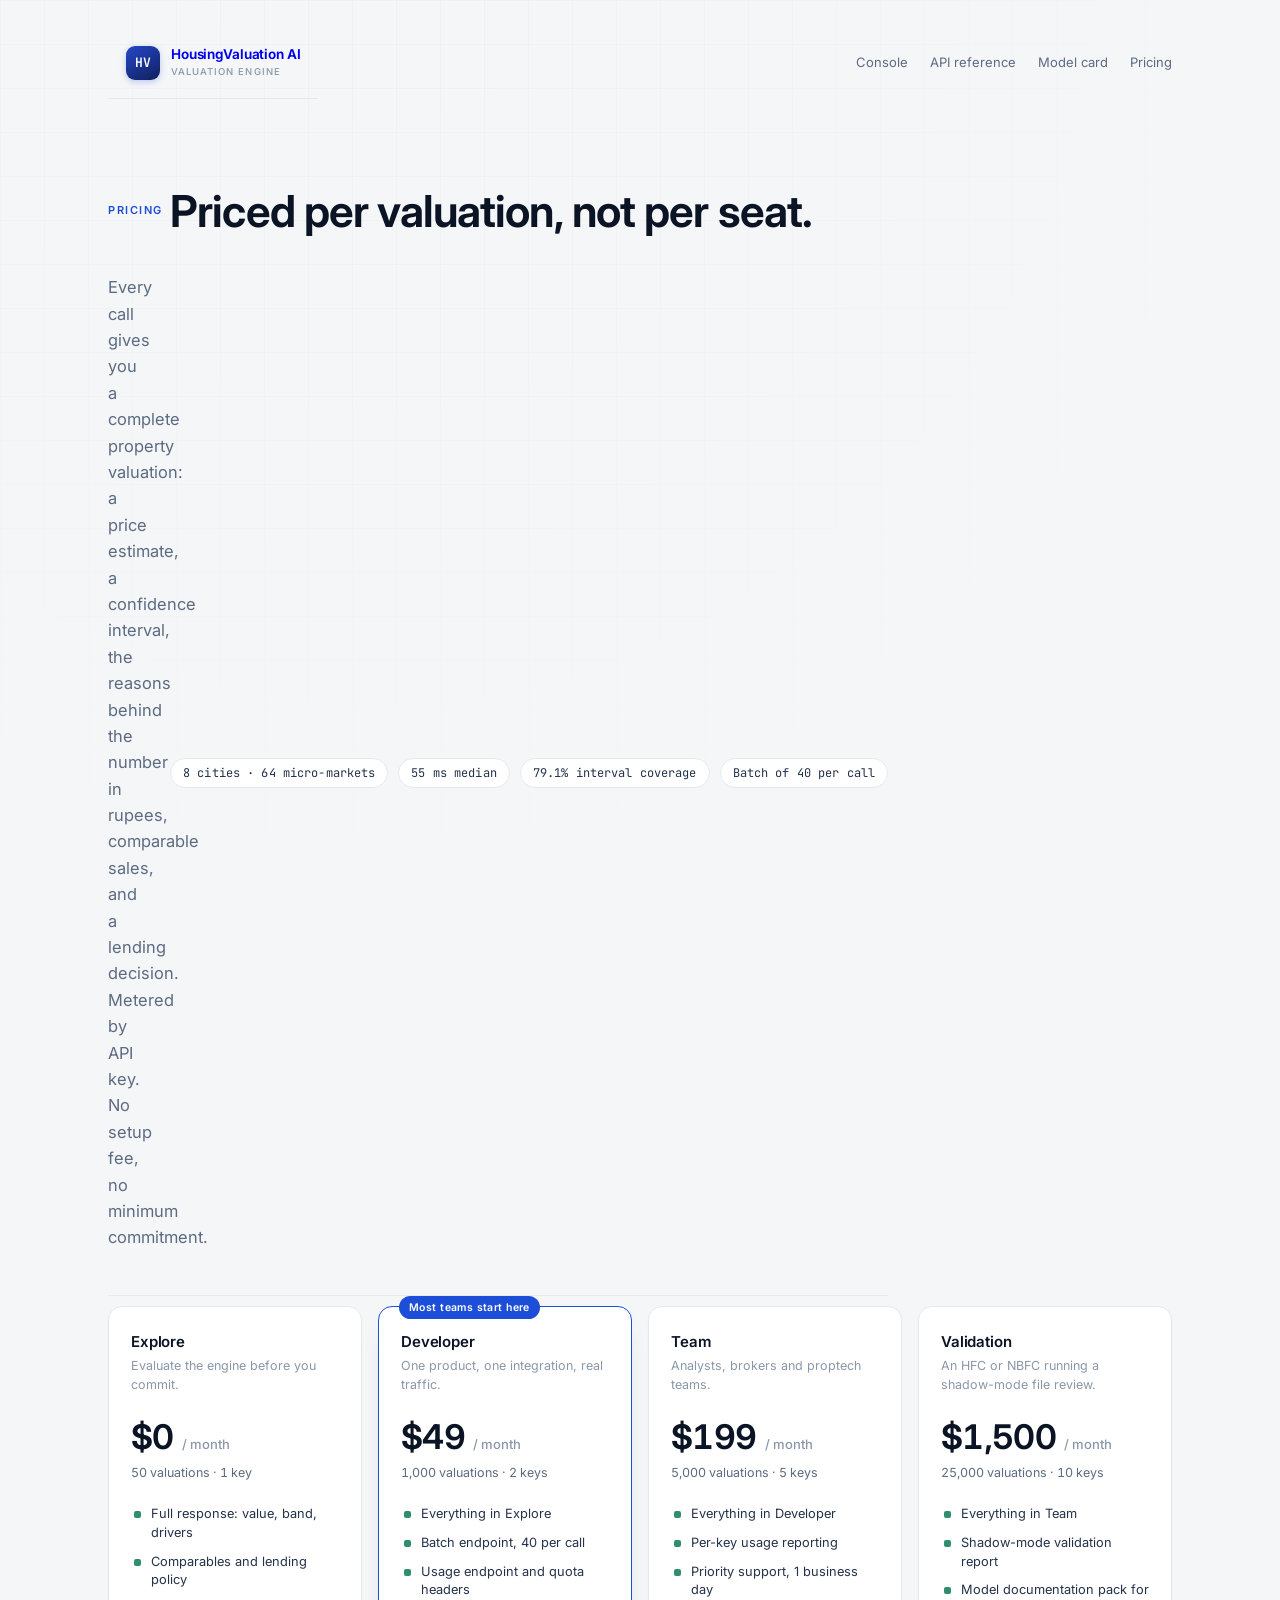
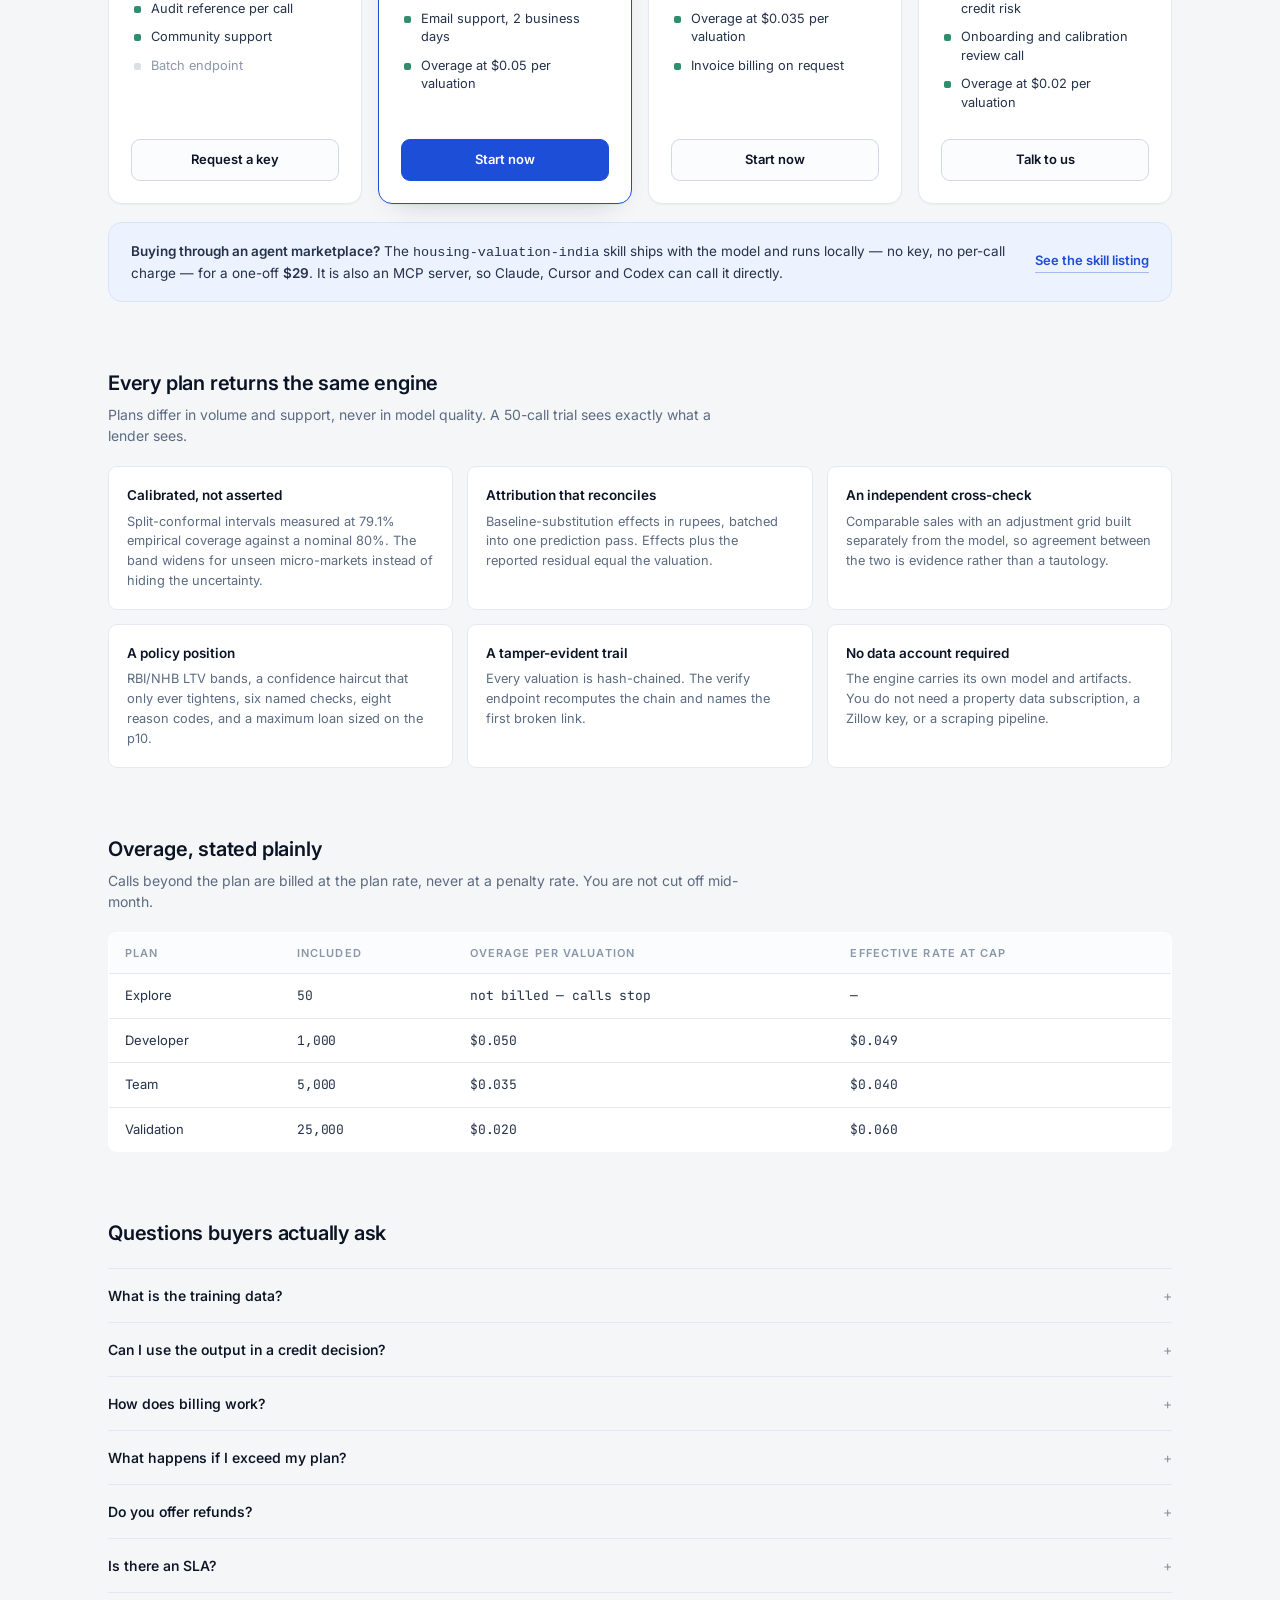
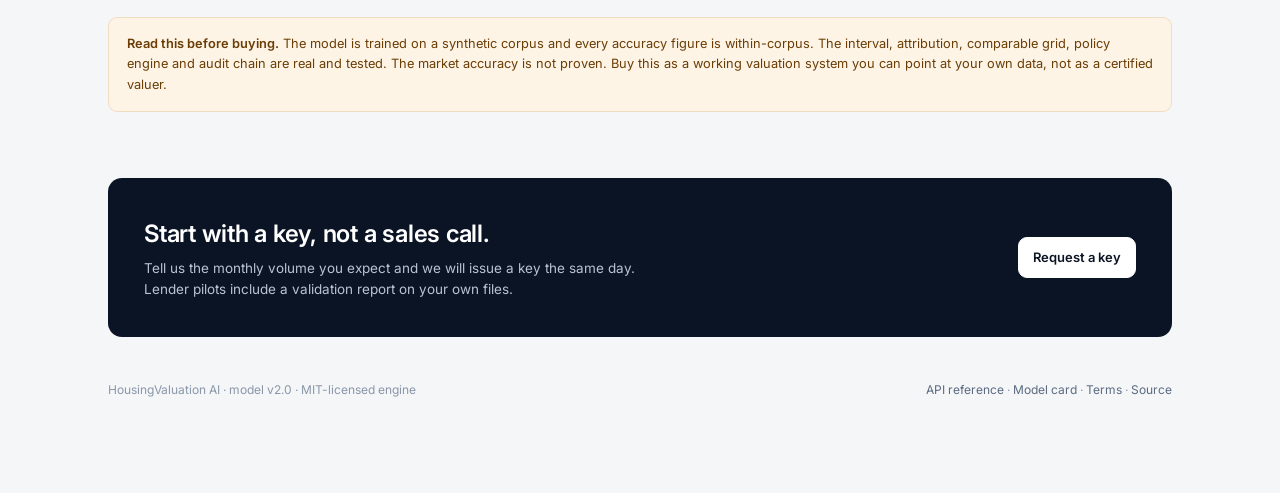
==== commit ec63aeb1: "Improve pricing page readability" ====
--- a/static/pricing.html
+++ b/static/pricing.html
@@ -108,9 +108,9 @@
     <div class="eyebrow">Pricing</div>
     <h1>Priced per valuation, not per seat.</h1>
     <p>
-      One call returns a point value, a conformal p10–p90 interval, the drivers in rupees,
-      an independent comparable set, and an RBI/NHB policy position with reason codes.
-      Metered by API key. No onboarding fee, no minimum term.
+      Every call gives you a complete property valuation: a price estimate, a confidence interval,
+      the reasons behind the number in rupees, comparable sales, and a lending decision.
+      Metered by API key. No setup fee, no minimum commitment.
     </p>
     <div class="meta">
       <span class="pill">8 cities · 64 micro-markets</span>
@@ -323,16 +323,20 @@
 </div>
 
 <script>
-  // Replace with a Stripe Payment Link or Lemon Squeezy checkout URL when billing
-  // goes live. Until then every CTA opens a pre-filled key request.
-  const CHECKOUT_URL = "";
-  if (CHECKOUT_URL) {
-    document.querySelectorAll('a.btn.primary').forEach(function (a) {
-      a.href = CHECKOUT_URL;
+  // Checkout URL is configured server-side via CHECKOUT_URL env var.
+  // Default fallback is set here so CTAs work even before env var is configured.
+  const FALLBACK_CHECKOUT = "https://checkout.dodopayments.com/buy/pdt_0NshJlAWP8vyOSqMV1UGl?quantity=1";
+  const FALLBACK = "https://github.com/abinivesh-m/housing-valuation-ai/issues/new?title=API%20key%20request&body=Monthly%20volume%3A%0AUse%20case%3A";
+  fetch('/api/checkout-url').then(function (r) { return r.json(); }).then(function (d) {
+    const url = (d && d.url) ? d.url : FALLBACK_CHECKOUT;
+    document.querySelectorAll('a.btn').forEach(function (a) {
+      a.href = url;
       a.target = "_blank";
       a.rel = "noopener";
     });
-  }
+  }).catch(function () {
+    document.querySelectorAll('a.btn').forEach(function (a) { a.href = FALLBACK_CHECKOUT; });
+  });
 </script>
 
 </body>
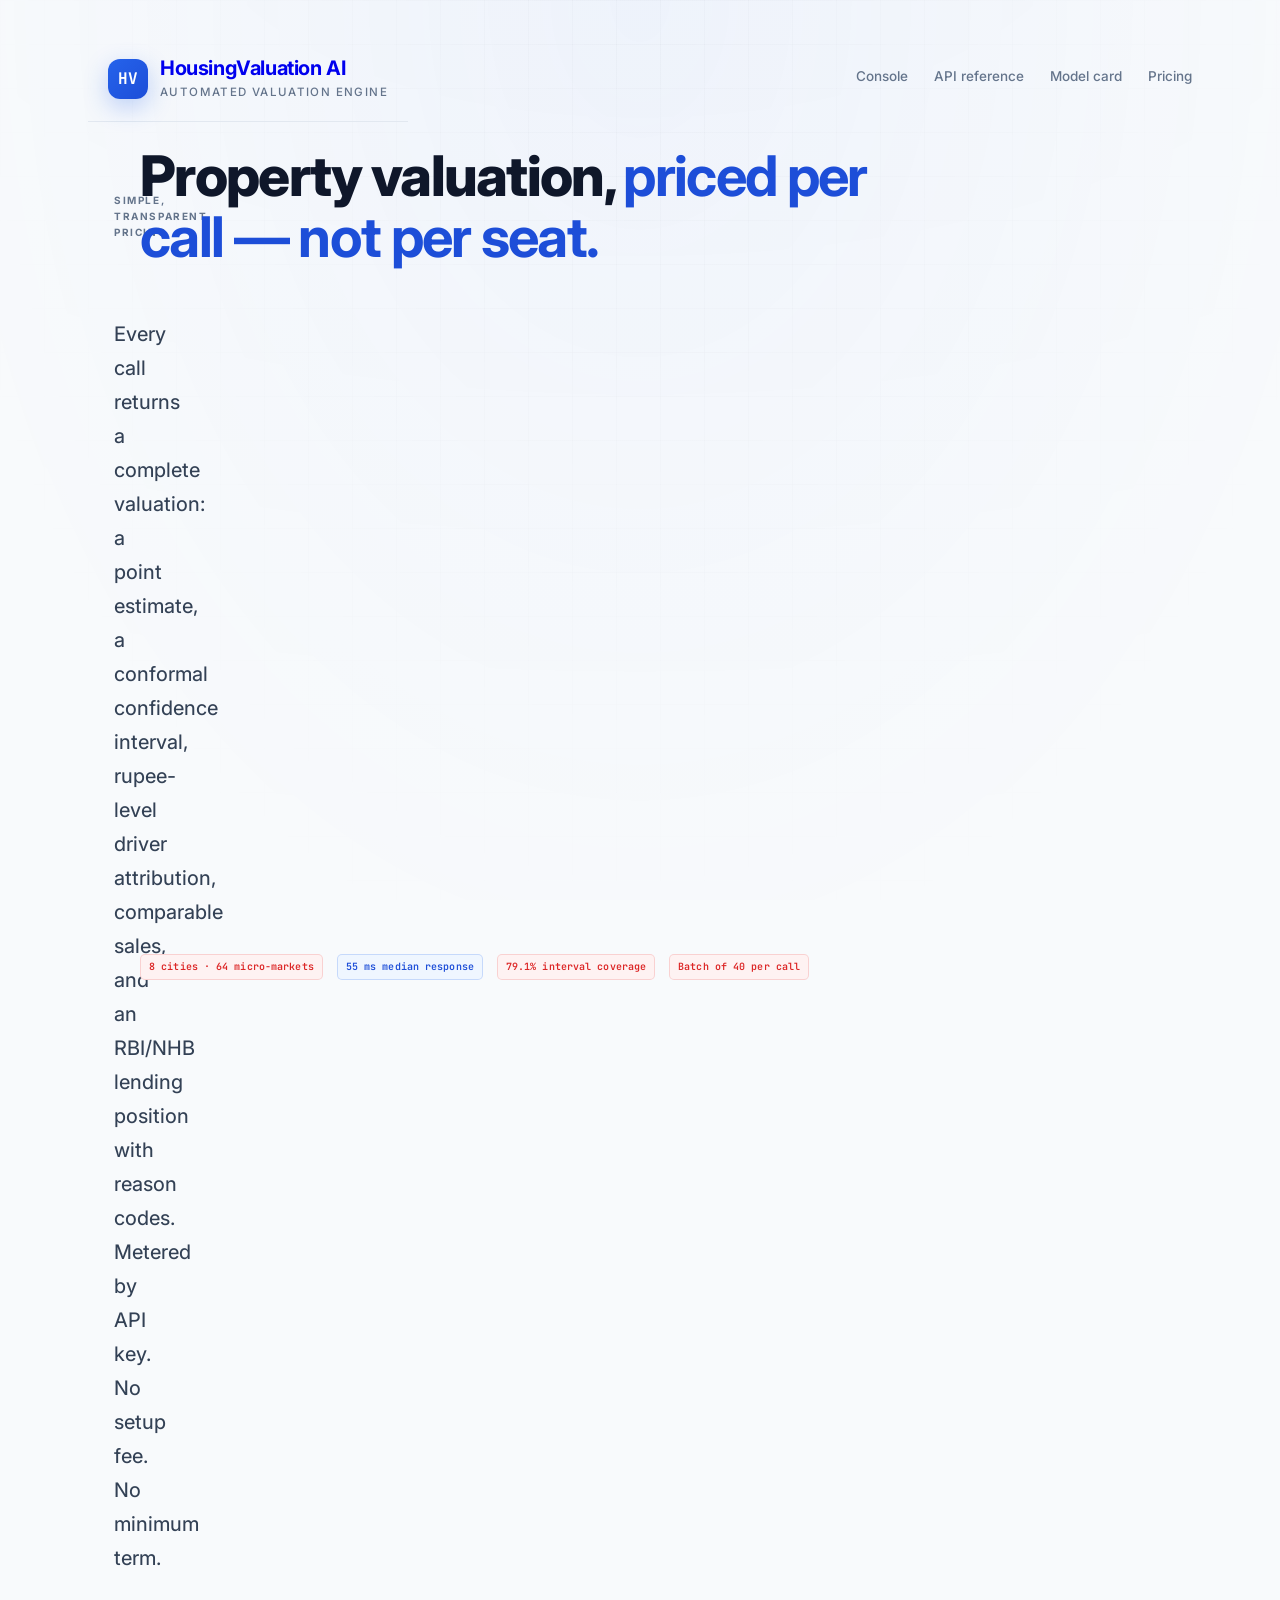
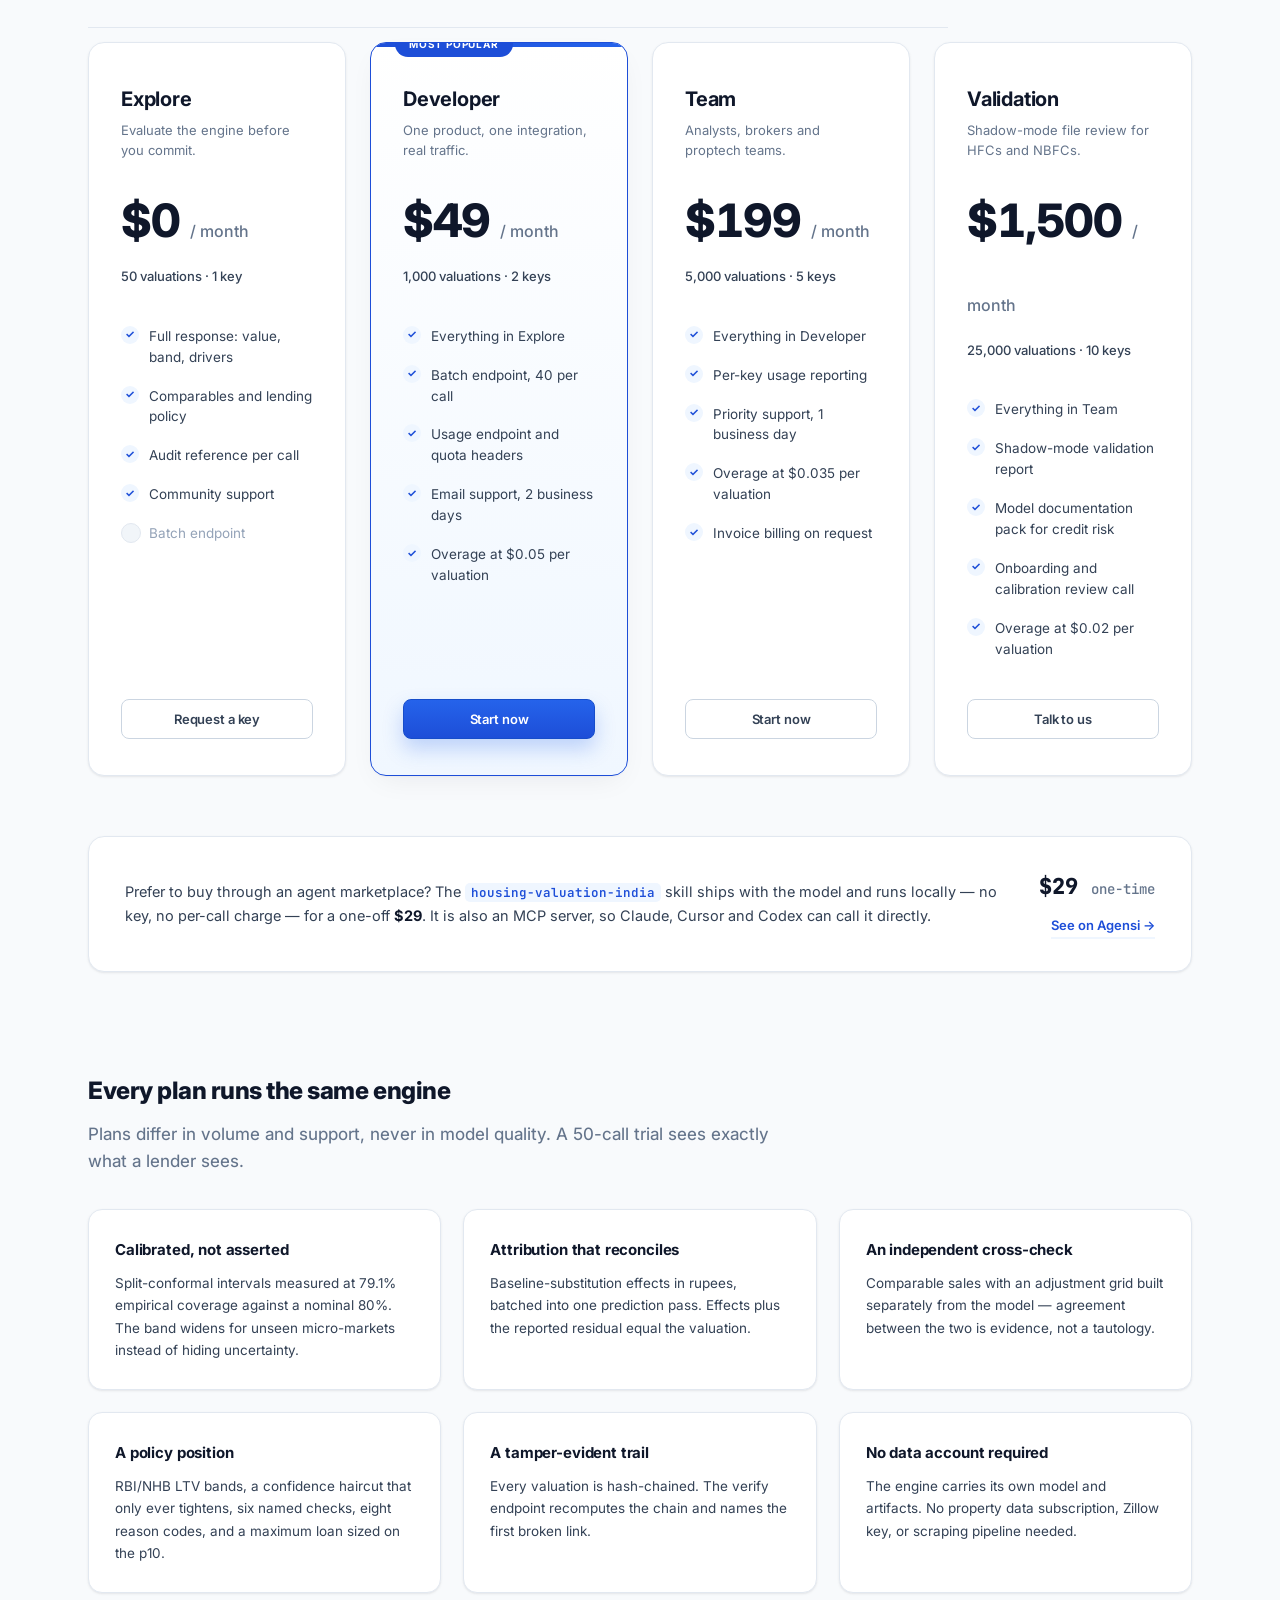
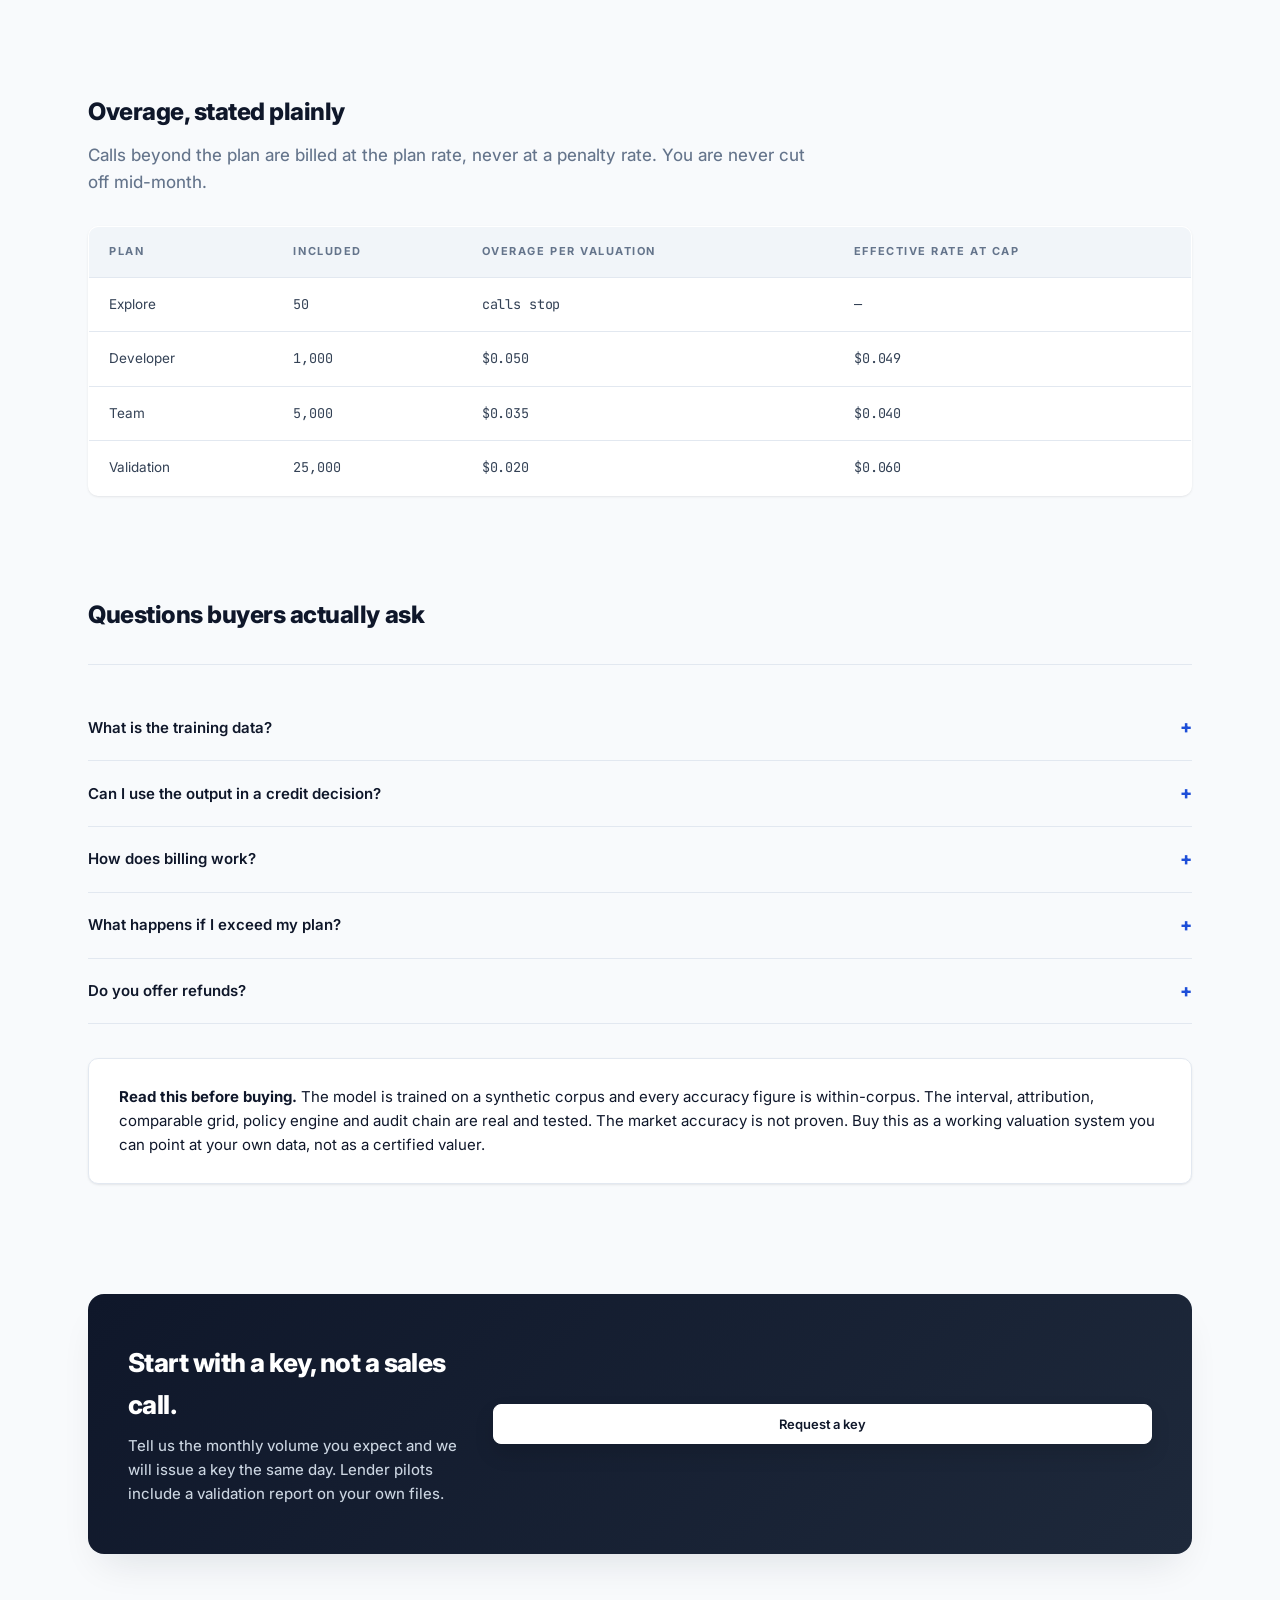
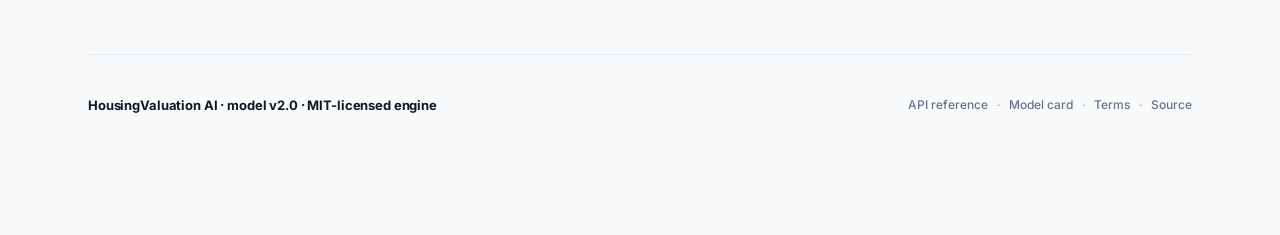
==== commit 78fb16d8: "Premium product redesign: unified brand system" ====
--- a/static/pricing.html
+++ b/static/pricing.html
@@ -4,85 +4,12 @@
 <meta charset="utf-8" />
 <meta name="viewport" content="width=device-width, initial-scale=1" />
 <title>Pricing — HousingValuation AI</title>
-<meta name="description" content="Pricing for the HousingValuation AI reference AVM: hosted metered API, data onboarding, shadow-mode validation, and a local agent skill." />
+<meta name="description" content="HousingValuation AI is the automated property valuation engine for Indian real estate. Conformal intervals, rupee attribution, RBI/NHB lending policy. Metered by API key." />
 <link rel="icon" href="/favicon.svg" type="image/svg+xml" />
 <link rel="preconnect" href="https://fonts.googleapis.com" />
 <link rel="preconnect" href="https://fonts.gstatic.com" crossorigin />
-<link href="https://fonts.googleapis.com/css2?family=Inter:wght@400;500;550;600;650;700&family=JetBrains+Mono:wght@400;500;600&display=swap" rel="stylesheet" />
+<link href="https://fonts.googleapis.com/css2?family=Inter:wght@400;500;600;700;800&family=JetBrains+Mono:wght@400;500;600&display=swap" rel="stylesheet" />
 <link rel="stylesheet" href="/static/style.css" />
-<style>
-  .page { max-width: 1120px; margin: 0 auto; padding: 0 28px 96px; position: relative; z-index: 1; }
-  .site-head { display: flex; align-items: center; justify-content: space-between; padding: 26px 0 0; }
-  .site-head .brand-mark { width: 34px; height: 34px; border-radius: 9px; }
-  .head-links { display: flex; gap: 22px; align-items: center; font-size: 13px; }
-  .head-links a { color: var(--muted); text-decoration: none; }
-  .head-links a:hover { color: var(--ink); }
-  .hero { padding: 74px 0 44px; max-width: 780px; }
-  .eyebrow { font-size: 11px; letter-spacing: .14em; text-transform: uppercase; color: var(--accent); font-weight: 600; }
-  .hero h1 { font-size: 44px; line-height: 1.12; letter-spacing: -0.02em; margin: 14px 0 16px; font-weight: 650; }
-  .hero p { font-size: 16.5px; color: var(--muted); line-height: 1.6; max-width: 640px; }
-  .hero .meta { margin-top: 22px; display: flex; gap: 10px; flex-wrap: wrap; }
-  .pill { font-size: 12px; color: var(--ink-2); background: var(--panel); border: 1px solid var(--line); border-radius: 999px; padding: 5px 12px; }
-  .tiers { display: grid; grid-template-columns: repeat(4, 1fr); gap: 16px; margin-top: 10px; }
-  .tier { background: var(--panel); border: 1px solid var(--line); border-radius: var(--radius); padding: 24px 22px 22px; display: flex; flex-direction: column; box-shadow: var(--shadow-1); }
-  .tier.featured { border-color: var(--accent); box-shadow: var(--shadow-2); position: relative; }
-  .tier.featured::before { content: "Most teams start here"; position: absolute; top: -11px; left: 20px; background: var(--accent); color: #fff; font-size: 10.5px; font-weight: 600; letter-spacing: .04em; padding: 4px 10px; border-radius: 999px; }
-  .tier h2 { font-size: 15px; font-weight: 600; letter-spacing: -0.01em; }
-  .tier .for { font-size: 12.5px; color: var(--faint); margin-top: 4px; min-height: 34px; }
-  .price { margin: 16px 0 2px; font-size: 34px; font-weight: 650; letter-spacing: -0.02em; font-variant-numeric: tabular-nums; }
-  .price span { font-size: 13px; font-weight: 500; color: var(--faint); letter-spacing: 0; }
-  .calls { font-size: 12.5px; color: var(--muted); font-variant-numeric: tabular-nums; }
-  .tier ul { list-style: none; margin: 18px 0 22px; padding: 0; font-size: 12.8px; color: var(--ink-2); flex: 1; }
-  .tier li { padding: 5px 0 5px 20px; position: relative; line-height: 1.45; }
-  .tier li::before { content: ""; position: absolute; left: 3px; top: 11px; width: 7px; height: 7px; border-radius: 2px; background: var(--ok); opacity: .85; }
-  .tier li.off { color: var(--faint); }
-  .tier li.off::before { background: var(--line-strong); }
-  .btn { display: block; text-align: center; text-decoration: none; font-size: 13px; font-weight: 600; padding: 10px 14px; border-radius: var(--radius-sm); border: 1px solid var(--line-strong); color: var(--ink); background: var(--panel-2); transition: background .15s, border-color .15s; }
-  .btn:hover { background: #fff; border-color: var(--muted); }
-  .btn.primary { background: var(--accent); border-color: var(--accent); color: #fff; }
-  .btn.primary:hover { background: var(--accent-ink); border-color: var(--accent-ink); }
-  .skill-strip { margin-top: 18px; background: var(--accent-soft); border: 1px solid #d8e2fb; border-radius: var(--radius); padding: 18px 22px; display: flex; align-items: center; justify-content: space-between; gap: 20px; }
-  .skill-strip p { font-size: 13.5px; color: var(--ink-2); }
-  .skill-strip strong { font-weight: 600; }
-  .skill-strip a { white-space: nowrap; font-size: 13px; font-weight: 600; color: var(--accent); text-decoration: none; border-bottom: 1px solid rgba(29,78,216,.35); padding-bottom: 1px; }
-  section.block { margin-top: 66px; }
-  .block h3 { font-size: 20px; letter-spacing: -0.01em; font-weight: 600; }
-  .block .lede { color: var(--muted); font-size: 14px; margin-top: 6px; max-width: 640px; }
-  .grid-3 { display: grid; grid-template-columns: repeat(3, 1fr); gap: 14px; margin-top: 20px; }
-  .feature { background: var(--panel); border: 1px solid var(--line); border-radius: var(--radius-sm); padding: 18px; }
-  .feature h4 { font-size: 13.5px; font-weight: 600; margin-bottom: 6px; }
-  .feature p { font-size: 12.8px; color: var(--muted); line-height: 1.55; }
-  table.rates { width: 100%; border-collapse: collapse; margin-top: 20px; background: var(--panel); border: 1px solid var(--line); border-radius: var(--radius-sm); overflow: hidden; font-size: 13px; }
-  table.rates th, table.rates td { text-align: left; padding: 12px 16px; border-bottom: 1px solid var(--line); }
-  table.rates th { font-size: 11px; letter-spacing: .1em; text-transform: uppercase; color: var(--faint); font-weight: 600; background: var(--panel-2); }
-  table.rates td.num { font-variant-numeric: tabular-nums; }
-  table.rates tr:last-child td { border-bottom: 0; }
-  .faq { margin-top: 20px; border-top: 1px solid var(--line); }
-  .faq details { border-bottom: 1px solid var(--line); padding: 16px 0; }
-  .faq summary { cursor: pointer; font-size: 14px; font-weight: 550; list-style: none; display: flex; justify-content: space-between; gap: 20px; }
-  .faq summary::-webkit-details-marker { display: none; }
-  .faq summary::after { content: "+"; color: var(--faint); font-weight: 400; }
-  .faq details[open] summary::after { content: "–"; }
-  .faq p { font-size: 13.2px; color: var(--muted); line-height: 1.6; margin-top: 10px; max-width: 760px; }
-  .note-box { margin-top: 24px; border: 1px solid #f0dcc0; background: var(--warn-soft); border-radius: var(--radius-sm); padding: 16px 18px; font-size: 12.8px; color: #6b3d05; line-height: 1.6; }
-  .note-box strong { font-weight: 600; }
-  .cta { margin-top: 66px; background: var(--ink); color: #fff; border-radius: var(--radius); padding: 38px 36px; display: flex; align-items: center; justify-content: space-between; gap: 28px; }
-  .cta h3 { font-size: 24px; letter-spacing: -0.01em; font-weight: 600; }
-  .cta p { color: #b9c3d3; font-size: 13.5px; margin-top: 6px; max-width: 520px; }
-  .cta .btn { background: #fff; border-color: #fff; color: var(--ink); white-space: nowrap; }
-  .site-foot { margin-top: 44px; display: flex; justify-content: space-between; gap: 20px; font-size: 12px; color: var(--faint); flex-wrap: wrap; }
-  .site-foot a { color: var(--muted); text-decoration: none; }
-  @media (max-width: 980px) {
-    .tiers { grid-template-columns: repeat(2, 1fr); }
-    .grid-3 { grid-template-columns: 1fr; }
-    .hero h1 { font-size: 34px; }
-    .cta { flex-direction: column; align-items: flex-start; }
-  }
-  @media (max-width: 620px) {
-    .tiers { grid-template-columns: 1fr; }
-    .skill-strip { flex-direction: column; align-items: flex-start; }
-  }
-</style>
 </head>
 <body>
 
@@ -93,7 +20,7 @@
       <div class="brand-mark">HV</div>
       <div>
         <div class="brand-name">HousingValuation AI</div>
-        <div class="brand-sub">Valuation Engine</div>
+        <div class="brand-sub">Automated Valuation Engine</div>
       </div>
     </a>
     <nav class="head-links">
@@ -105,16 +32,16 @@
   </header>
 
   <section class="hero">
-    <div class="eyebrow">Pricing</div>
-    <h1>Priced per valuation, not per seat.</h1>
+    <div class="eyebrow">Simple, transparent pricing</div>
+    <h1>Property valuation, <b>priced per call — not per seat.</b></h1>
     <p>
-      Every call gives you a complete property valuation: a price estimate, a confidence interval,
-      the reasons behind the number in rupees, comparable sales, and a lending decision.
-      Metered by API key. No setup fee, no minimum commitment.
+      Every call returns a complete valuation: a point estimate, a conformal confidence interval,
+      rupee-level driver attribution, comparable sales, and an RBI/NHB lending position with reason codes.
+      Metered by API key. No setup fee. No minimum term.
     </p>
     <div class="meta">
       <span class="pill">8 cities · 64 micro-markets</span>
-      <span class="pill">55 ms median</span>
+      <span class="pill accent">55 ms median response</span>
       <span class="pill">79.1% interval coverage</span>
       <span class="pill">Batch of 40 per call</span>
     </div>
@@ -134,7 +61,7 @@
         <li>Community support</li>
         <li class="off">Batch endpoint</li>
       </ul>
-      <a class="btn" href="#start">Request a key</a>
+      <a class="btn" href="#start" data-plan="">Request a key</a>
     </div>
 
     <div class="tier featured">
@@ -149,7 +76,7 @@
         <li>Email support, 2 business days</li>
         <li>Overage at $0.05 per valuation</li>
       </ul>
-      <a class="btn primary" href="#start">Start now</a>
+      <a class="btn primary" href="#start" data-plan="developer">Start now</a>
     </div>
 
     <div class="tier">
@@ -164,12 +91,12 @@
         <li>Overage at $0.035 per valuation</li>
         <li>Invoice billing on request</li>
       </ul>
-      <a class="btn" href="#start">Start now</a>
+      <a class="btn" href="#start" data-plan="team">Start now</a>
     </div>
 
     <div class="tier">
       <h2>Validation</h2>
-      <div class="for">An HFC or NBFC running a shadow-mode file review.</div>
+      <div class="for">Shadow-mode file review for HFCs and NBFCs.</div>
       <div class="price">$1,500 <span>/ month</span></div>
       <div class="calls">25,000 valuations · 10 keys</div>
       <ul>
@@ -179,28 +106,33 @@
         <li>Onboarding and calibration review call</li>
         <li>Overage at $0.02 per valuation</li>
       </ul>
-      <a class="btn" href="#start">Talk to us</a>
+      <a class="btn" href="#start" data-plan="validation">Talk to us</a>
     </div>
 
   </section>
 
   <div class="skill-strip">
-    <p>
-      <strong>Buying through an agent marketplace?</strong>
-      The <code>housing-valuation-india</code> skill ships with the model and runs
-      locally — no key, no per-call charge — for a one-off <strong>$29</strong>.
-      It is also an MCP server, so Claude, Cursor and Codex can call it directly.
-    </p>
-    <a href="https://www.agensi.io/sell">See the skill listing</a>
+    <div class="skill-strip-left">
+      <p>
+        Prefer to buy through an agent marketplace? The
+        <code>housing-valuation-india</code> skill ships with the model and runs
+        locally — no key, no per-call charge — for a one-off
+        <strong>$29</strong>. It is also an MCP server, so Claude, Cursor and Codex can call it directly.
+      </p>
+    </div>
+    <div class="skill-strip-right">
+      <div class="skill-price">$29 <span>one-time</span></div>
+      <a href="https://www.agensi.io/skills/housing-valuation-india" target="_blank" rel="noopener">See on Agensi →</a>
+    </div>
   </div>
 
   <section class="block">
-    <h3>Every plan returns the same engine</h3>
+    <h3>Every plan runs the same engine</h3>
     <div class="lede">Plans differ in volume and support, never in model quality. A 50-call trial sees exactly what a lender sees.</div>
     <div class="grid-3">
       <div class="feature">
         <h4>Calibrated, not asserted</h4>
-        <p>Split-conformal intervals measured at 79.1% empirical coverage against a nominal 80%. The band widens for unseen micro-markets instead of hiding the uncertainty.</p>
+        <p>Split-conformal intervals measured at 79.1% empirical coverage against a nominal 80%. The band widens for unseen micro-markets instead of hiding uncertainty.</p>
       </div>
       <div class="feature">
         <h4>Attribution that reconciles</h4>
@@ -208,7 +140,7 @@
       </div>
       <div class="feature">
         <h4>An independent cross-check</h4>
-        <p>Comparable sales with an adjustment grid built separately from the model, so agreement between the two is evidence rather than a tautology.</p>
+        <p>Comparable sales with an adjustment grid built separately from the model — agreement between the two is evidence, not a tautology.</p>
       </div>
       <div class="feature">
         <h4>A policy position</h4>
@@ -220,20 +152,20 @@
       </div>
       <div class="feature">
         <h4>No data account required</h4>
-        <p>The engine carries its own model and artifacts. You do not need a property data subscription, a Zillow key, or a scraping pipeline.</p>
+        <p>The engine carries its own model and artifacts. No property data subscription, Zillow key, or scraping pipeline needed.</p>
       </div>
     </div>
   </section>
 
   <section class="block">
     <h3>Overage, stated plainly</h3>
-    <div class="lede">Calls beyond the plan are billed at the plan rate, never at a penalty rate. You are not cut off mid-month.</div>
+    <div class="lede">Calls beyond the plan are billed at the plan rate, never at a penalty rate. You are never cut off mid-month.</div>
     <table class="rates">
       <thead>
         <tr><th>Plan</th><th>Included</th><th>Overage per valuation</th><th>Effective rate at cap</th></tr>
       </thead>
       <tbody>
-        <tr><td>Explore</td><td class="num">50</td><td class="num">not billed — calls stop</td><td class="num">—</td></tr>
+        <tr><td>Explore</td><td class="num">50</td><td class="num">calls stop</td><td class="num">—</td></tr>
         <tr><td>Developer</td><td class="num">1,000</td><td class="num">$0.050</td><td class="num">$0.049</td></tr>
         <tr><td>Team</td><td class="num">5,000</td><td class="num">$0.035</td><td class="num">$0.040</td></tr>
         <tr><td>Validation</td><td class="num">25,000</td><td class="num">$0.020</td><td class="num">$0.060</td></tr>
@@ -247,11 +179,9 @@
       <details>
         <summary>What is the training data?</summary>
         <p>
-          A documented parametric corpus, not licensed transaction data — no redistributable national
-          transaction dataset exists in India. Within-corpus MAPE is 11.16% against 12.86% for a
-          locality rate card, and the repository says so in the first screen. The engine is a working
-          system ready for a registry feed, not a claim about market accuracy. If you need production
-          accuracy today, this is not the product for you, and we would rather say that before you pay.
+          A documented parametric corpus — no redistributable national transaction dataset exists in India.
+          Within-corpus MAPE is 11.16% against 12.86% for a locality rate card. The engine is a working
+          valuation system ready for your own registry feed, not a claim about market accuracy.
         </p>
       </details>
       <details>
@@ -283,14 +213,6 @@
           If the engine returns an error or a malformed response, the call is not billed and the month
           is credited. We do not refund a month of successful calls because the valuations were
           inconvenient.
-        </p>
-      </details>
-      <details>
-        <summary>Is there an SLA?</summary>
-        <p>
-          Team and Lender plans carry a 99.5% monthly availability target on the valuation endpoint,
-          excluding scheduled maintenance announced 48 hours ahead. Explore and Developer are
-          best-effort.
         </p>
       </details>
     </div>
@@ -307,15 +229,18 @@
       <h3>Start with a key, not a sales call.</h3>
       <p>Tell us the monthly volume you expect and we will issue a key the same day. Lender pilots include a validation report on your own files.</p>
     </div>
-    <a class="btn" id="cta-mail" href="https://github.com/abinivesh-m/housing-valuation-ai/issues/new?title=API%20key%20request&amp;body=Monthly%20volume%3A%0AUse%20case%3A">Request a key</a>
+    <a class="btn primary" href="https://github.com/abinivesh-m/housing-valuation-ai/issues/new?title=API%20key%20request&amp;body=Monthly%20volume%3A%0AUse%20case%3A" target="_blank" rel="noopener">Request a key</a>
   </section>
 
   <footer class="site-foot">
-    <div>HousingValuation AI · model v2.0 · MIT-licensed engine</div>
+    <div class="foot-brand">HousingValuation AI · model v2.0 · MIT-licensed engine</div>
     <div>
-      <a href="/docs">API reference</a> ·
-      <a href="/api/meta">Model card</a> ·
-      <a href="/terms">Terms</a> ·
+      <a href="/docs">API reference</a>
+      <span class="sep">·</span>
+      <a href="/api/meta">Model card</a>
+      <span class="sep">·</span>
+      <a href="/terms">Terms</a>
+      <span class="sep">·</span>
       <a href="https://github.com/abinivesh-m/housing-valuation-ai">Source</a>
     </div>
   </footer>
@@ -323,21 +248,29 @@
 </div>
 
 <script>
-  // Checkout URL is configured server-side via CHECKOUT_URL env var.
-  // Default fallback is set here so CTAs work even before env var is configured.
-  const FALLBACK_CHECKOUT = "https://checkout.dodopayments.com/buy/pdt_0NshJlAWP8vyOSqMV1UGl?quantity=1";
-  const FALLBACK = "https://github.com/abinivesh-m/housing-valuation-ai/issues/new?title=API%20key%20request&body=Monthly%20volume%3A%0AUse%20case%3A";
-  fetch('/api/checkout-url').then(function (r) { return r.json(); }).then(function (d) {
-    const url = (d && d.url) ? d.url : FALLBACK_CHECKOUT;
-    document.querySelectorAll('a.btn').forEach(function (a) {
-      a.href = url;
-      a.target = "_blank";
-      a.rel = "noopener";
+  // Per-plan checkout URLs. Fetched from the backend, which reads CHECKOUT_URL_<PLAN> env vars
+  // (falling back to CHECKOUT_URL, then to the skill product link so the page never dead-ends).
+  const FALLBACK = "https://checkout.dodopayments.com/buy/pdt_0NshJlAWP8vyOSqMV1UGl?quantity=1";
+  const plans = ["skill", "developer", "team", "validation"];
+  const urlCache = {};
+  Promise.all(plans.map(function (plan) {
+    return fetch('/api/checkout-url?plan=' + plan)
+      .then(function (r) { return r.json(); })
+      .then(function (d) { urlCache[plan] = (d && d.url) ? d.url : FALLBACK; })
+      .catch(function () { urlCache[plan] = FALLBACK; });
+  })).then(function () {
+    document.querySelectorAll('a.btn, a[data-plan]').forEach(function (a) {
+      const plan = a.getAttribute('data-plan');
+      if (plan && urlCache[plan]) {
+        a.href = urlCache[plan];
+        a.target = "_blank";
+        a.rel = "noopener";
+      } else if (!plan && !a.href.startsWith('http')) {
+        a.href = FALLBACK;
+      }
     });
-  }).catch(function () {
-    document.querySelectorAll('a.btn').forEach(function (a) { a.href = FALLBACK_CHECKOUT; });
   });
 </script>
 
 </body>
-</html>
+</html>
--- a/static/style.css
+++ b/static/style.css
@@ -1,32 +1,35 @@
 /* ==========================================================================
-   HousingValuation AI — design system
-   Light, dense, financial-terminal-adjacent. Hairline borders, tabular
-   numerals, one accent, semantic status colours only.
+   HousingValuation AI — premium product design system
+   Clean SaaS aesthetic: generous spacing, refined typography,
+   subtle gradients, glass cards, one signature accent.
    ========================================================================== */
 
 :root {
-  --bg: #f5f6f8;
+  --bg: #f8fafc;
   --panel: #ffffff;
-  --panel-2: #fbfcfd;
-  --ink: #0b1424;
-  --ink-2: #24324a;
-  --muted: #5b6b81;
-  --faint: #8a97a9;
-  --line: #e5e8ee;
-  --line-strong: #d3d9e2;
-  --accent: #1d4ed8;
-  --accent-ink: #16389c;
-  --accent-soft: #edf2ff;
-  --ok: #0b7a55;
-  --ok-soft: #e7f6ef;
-  --warn: #a45b06;
-  --warn-soft: #fdf4e6;
-  --bad: #b02518;
-  --bad-soft: #fdeceb;
-  --radius: 14px;
-  --radius-sm: 9px;
-  --shadow-1: 0 1px 2px rgba(11, 20, 36, 0.04);
-  --shadow-2: 0 1px 2px rgba(11, 20, 36, 0.04), 0 12px 28px -18px rgba(11, 20, 36, 0.28);
+  --panel-2: #f1f5f9;
+  --ink: #0f172a;
+  --ink-2: #334155;
+  --muted: #64748b;
+  --faint: #94a3b8;
+  --line: #e2e8f0;
+  --line-strong: #cbd5e1;
+  --accent: #2563eb;
+  --accent-dark: #1d4ed8;
+  --accent-ink: #1e3a8a;
+  --accent-soft: #eff6ff;
+  --accent-glow: rgba(37, 99, 235, 0.16);
+  --ok: #059669;
+  --ok-soft: #ecfdf5;
+  --warn: #d97706;
+  --warn-soft: #fdfbee;
+  --bad: #dc2626;
+  --bad-soft: #fef2f2;
+  --radius: 16px;
+  --radius-sm: 10px;
+  --shadow-1: 0 1px 3px rgba(15, 23, 42, 0.06), 0 1px 2px rgba(15, 23, 42, 0.04);
+  --shadow-2: 0 10px 30px -10px rgba(15, 23, 42, 0.08), 0 1px 2px rgba(15, 23, 42, 0.04);
+  --shadow-3: 0 20px 40px -15px rgba(15, 23, 42, 0.12);
   --font: "Inter", -apple-system, BlinkMacSystemFont, "Segoe UI", sans-serif;
   --mono: "JetBrains Mono", ui-monospace, "SF Mono", Menlo, monospace;
 }
@@ -39,8 +42,8 @@
   background: var(--bg);
   color: var(--ink);
   font-family: var(--font);
-  font-size: 14px;
-  line-height: 1.5;
+  font-size: 15px;
+  line-height: 1.6;
   -webkit-font-smoothing: antialiased;
   -moz-osx-font-smoothing: grayscale;
 }
@@ -51,10 +54,11 @@
   inset: 0;
   pointer-events: none;
   background-image:
-    linear-gradient(to right, rgba(11, 20, 36, 0.028) 1px, transparent 1px),
-    linear-gradient(to bottom, rgba(11, 20, 36, 0.028) 1px, transparent 1px);
-  background-size: 44px 44px;
-  mask-image: radial-gradient(ellipse at 30% -10%, #000 0%, transparent 72%);
+    radial-gradient(ellipse 600% 400% at 50% -10%, rgba(37, 99, 235, 0.05), transparent 50%),
+    linear-gradient(to right, rgba(15, 23, 42, 0.02) 1px, transparent 1px),
+    linear-gradient(to bottom, rgba(15, 23, 42, 0.02) 1px, transparent 1px);
+  background-size: 100% 100%, 44px 44px, 44px 44px;
+  mask-image: radial-gradient(ellipse at 50% 0%, #000 0%, transparent 80%);
   z-index: 0;
 }
 
@@ -62,592 +66,584 @@
 .num { font-variant-numeric: tabular-nums; letter-spacing: -0.01em; }
 
 /* ---------- shell ---------- */
+.page { max-width: 1160px; margin: 0 auto; padding: 0 28px 120px; position: relative; z-index: 1; }
+
+.site-head { display: flex; align-items: center; justify-content: space-between; padding: 32px 0 0; }
+
+.site-head .brand { display: flex; align-items: center; gap: 12px; text-decoration: none; }
+
+.site-head .brand-mark { width: 40px; height: 40px; border-radius: 12px; background: linear-gradient(135deg, #2563eb, #1d4ed8); display: grid; place-items: center; color: #fff; font-family: var(--mono); font-size: 16px; font-weight: 700; letter-spacing: 0.02em; box-shadow: 0 8px 24px rgba(37, 99, 235, 0.28); flex: none; }
+
+.site-head .brand-name { font-size: 20px; font-weight: 700; letter-spacing: -0.02em; line-height: 1.2; }
+
+.site-head .brand-sub { font-size: 11.5px; color: var(--muted); text-transform: uppercase; letter-spacing: 0.12em; margin-top: 3px; font-weight: 500; }
+
+.head-links { display: flex; gap: 26px; align-items: center; font-size: 13.5px; }
+.head-links a { color: var(--muted); text-decoration: none; font-weight: 500; }
+.head-links a:hover { color: var(--accent); }
+
+/* ---------- hero ---------- */
+.hero { padding: 96px 0 60px; max-width: 860px; }
+
+.eyebrow { font-size: 11px; letter-spacing: 0.18em; text-transform: uppercase; color: var(--accent); font-weight: 700; margin-bottom: 18px; display: inline-block; }
+
+.hero h1 { font-size: 56px; line-height: 1.08; letter-spacing: -0.03em; margin: 0 0 24px; font-weight: 800; color: var(--ink); }
+
+.hero h1 b { color: var(--accent-dark); }
+
+.hero p { font-size: 20px; color: var(--ink-2); line-height: 1.7; max-width: 700px; margin-bottom: 32px; font-weight: 450; }
+
+.hero .meta { display: flex; gap: 14px; flex-wrap: wrap; margin-top: 10px; }
+
+.pill {
+  font-size: 12px; font-weight: 600; color: var(--ink-2);
+  background: var(--panel); border: 1px solid var(--line); border-radius: 999px;
+  padding: 7px 16px; display: inline-flex; align-items: center; gap: 8px;
+}
+.pill.accent { background: var(--accent-soft); color: var(--accent-dark); border-color: rgba(37, 99, 235, 0.2); }
+
+/* ---------- tiers ---------- */
+.tiers { display: grid; grid-template-columns: repeat(4, 1fr); gap: 24px; margin-top: 14px; }
+
+.tier {
+  background: var(--panel); border: 1px solid var(--line); border-radius: var(--radius);
+  padding: 40px 32px 36px; display: flex; flex-direction: column; box-shadow: var(--shadow-1);
+  transition: transform 0.25s ease, box-shadow 0.25s ease, border-color 0.25s ease;
+  position: relative;
+  overflow: hidden;
+}
+.tier::before {
+  content: ""; position: absolute; inset: 0 0 0 0; height: 4px;
+  background: linear-gradient(90deg, var(--accent-dark), var(--accent));
+  opacity: 0; transition: opacity 0.25s ease;
+}
+.tier:hover { transform: translateY(-4px); box-shadow: var(--shadow-3); border-color: var(--line-strong); }
+.tier:hover::before { opacity: 1; }
+
+.tier.featured {
+  border-color: var(--accent-dark); background: linear-gradient(180deg, #ffffff 0%, #f0f7ff 100%);
+  box-shadow: var(--shadow-2); z-index: 2;
+}
+.tier.featured::before { opacity: 1; }
+
+.tier.featured::after {
+  content: "Most popular"; position: absolute; top: -12px; left: 24px;
+  background: var(--accent-dark); color: #fff; font-size: 10px; font-weight: 700;
+  letter-spacing: 0.08em; text-transform: uppercase; padding: 5px 14px; border-radius: 999px;
+}
+
+.tier h2 { font-size: 20px; font-weight: 700; letter-spacing: -0.01em; margin-bottom: 6px; }
+
+.tier .for { font-size: 13px; color: var(--muted); margin-bottom: 24px; line-height: 1.5; }
+
+.tier .price { margin-bottom: 8px; font-size: 46px; font-weight: 800; letter-spacing: -0.03em; font-variant-numeric: tabular-nums; }
+.tier .price span { font-size: 16px; font-weight: 500; color: var(--muted); letter-spacing: 0; }
+
+.tier .calls { font-size: 13px; color: var(--ink-2); margin-bottom: 30px; font-weight: 500; }
+
+.tier ul { list-style: none; margin: 0 0 30px; padding: 0; font-size: 13.5px; color: var(--ink-2); flex: 1; }
+.tier li { padding: 9px 0 9px 28px; position: relative; line-height: 1.55; color: var(--ink-2); }
+.tier li::before { content: "✓"; position: absolute; left: 0; top: 9px; width: 18px; height: 18px; border-radius: 50%; background: var(--accent-soft); color: var(--accent-dark); font-weight: 700; font-size: 11px; display: grid; place-items: center; }
+.tier li.off { color: var(--faint); }
+.tier li.off::before { content: ""; background: var(--panel-2); border: 1px solid var(--line); color: var(--faint); }
+
+.btn {
+  display: inline-flex; align-items: center; justify-content: center;
+  text-decoration: none; font-size: 14px; font-weight: 700; letter-spacing: -0.01em;
+  padding: 14px 20px; border-radius: var(--radius-sm);
+  border: 1px solid var(--line-strong); color: var(--ink); background: var(--panel);
+  transition: all 0.2s ease; width: 100%;
+}
+.btn:hover { background: var(--panel-2); border-color: var(--ink-2); transform: translateY(-1px); }
+.btn.primary {
+  background: linear-gradient(180deg, #2563eb, #1d4ed8); border-color: #164dca; color: #fff;
+  box-shadow: 0 10px 20px rgba(37, 99, 235, 0.25);
+}
+.btn.primary:hover { background: linear-gradient(180deg, #3b82f6, #2563eb); border-color: #164dca; transform: translateY(-1px); box-shadow: 0 14px 28px rgba(37, 99, 235, 0.3); }
+
+/* ---------- skill strip ---------- */
+.skill-strip { margin-top: 60px; background: var(--panel); border: 1px solid var(--line); border-radius: var(--radius); padding: 32px 36px; display: flex; align-items: center; justify-content: space-between; gap: 26px; box-shadow: var(--shadow-1); }
+
+.skill-strip-left { flex: 1; }
+.skill-strip p { font-size: 14.5px; color: var(--ink-2); line-height: 1.65; margin: 0; }
+.skill-strip strong { font-weight: 700; color: var(--ink); }
+.skill-strip code { font-family: var(--mono); font-size: 12.5px; color: var(--accent-dark); background: var(--accent-soft); padding: 1px 6px; border-radius: 5px; font-weight: 600; }
+
+.skill-strip-right { flex: none; display: flex; flex-direction: column; gap: 10px; align-items: flex-end; }
+.skill-strip .skill-price { font-family: var(--mono); font-size: 22px; font-weight: 800; color: var(--ink); }
+.skill-strip .skill-price span { font-size: 14px; font-weight: 500; color: var(--muted); }
+.skill-strip a { white-space: nowrap; font-size: 13px; font-weight: 600; color: var(--accent-dark); text-decoration: none; border-bottom: 2px solid var(--accent-soft); padding-bottom: 2px; transition: all 0.2s ease; }
+.skill-strip a:hover { border-bottom-color: var(--accent-dark); color: var(--accent-dark); }
+
+/* ---------- blocks ---------- */
+section.block { margin-top: 100px; }
+.block h3 { font-size: 24px; font-weight: 800; letter-spacing: -0.02em; margin-bottom: 10px; }
+.block .lede { color: var(--muted); font-size: 17px; margin-top: 4px; max-width: 720px; font-weight: 450; }
+
+.grid-3 { display: grid; grid-template-columns: repeat(3, 1fr); gap: 22px; margin-top: 34px; }
+
+.feature { background: var(--panel); border: 1px solid var(--line); border-radius: 14px; padding: 28px 26px; box-shadow: var(--shadow-1); transition: border-color 0.2s ease; }
+.feature:hover { border-color: var(--line-strong); }
+.feature h4 { font-size: 15px; font-weight: 700; letter-spacing: -0.01em; margin-bottom: 10px; color: var(--ink); }
+.feature p { font-size: 13.5px; color: var(--ink-2); line-height: 1.65; }
+
+/* ---------- rates table ---------- */
+table.rates { width: 100%; border-collapse: collapse; margin-top: 30px; background: var(--panel); border: 1px solid var(--line); border-radius: var(--radius-sm); overflow: hidden; font-size: 13.5px; box-shadow: var(--shadow-1); }
+table.rates th, table.rates td { text-align: left; padding: 16px 20px; border-bottom: 1px solid var(--line); }
+table.rates th { font-size: 11px; letter-spacing: 0.14em; text-transform: uppercase; color: var(--muted); font-weight: 700; background: var(--panel-2); }
+table.rates td.num { font-family: var(--mono); font-variant-numeric: tabular-nums; }
+table.rates tr:last-child td { border-bottom: 0; }
+table.rates tr:hover { background: var(--panel-2); }
+
+/* ---------- FAQ ---------- */
+.faq { margin-top: 30px; border-top: 1px solid var(--line); padding-top: 30px; }
+.faq details { border-bottom: 1px solid var(--line); padding: 18px 0; }
+.faq summary { cursor: pointer; font-size: 15px; font-weight: 600; list-style: none; display: flex; justify-content: space-between; gap: 20px; color: var(--ink); align-items: center; }
+.faq summary::-webkit-details-marker { display: none; }
+.faq summary::after { content: "+"; color: var(--accent-dark); font-weight: 800; font-size: 18px; }
+.faq details[open] summary::after { content: "–"; }
+.faq p { font-size: 14px; color: var(--ink-2); line-height: 1.7; margin-top: 12px; max-width: 800px; }
+
+.note-box { margin-top: 34px; border: 1px solid var(--line); background: var(--panel); border-radius: var(--radius-sm); padding: 26px 30px; box-shadow: var(--shadow-1); }
+.note-box strong { font-weight: 700; color: var(--ink); }
+.note-box p { font-size: 13.5px; color: var(--ink-2); line-height: 1.7; }
+
+/* ---------- CTA ---------- */
+.cta { margin-top: 110px; background: linear-gradient(135deg, var(--ink) 0%, #1e293b 100%); color: #fff; border-radius: var(--radius); padding: 48px 40px; display: flex; align-items: center; justify-content: space-between; gap: 36px; box-shadow: var(--shadow-3); }
+.cta h3 { font-size: 26px; font-weight: 800; letter-spacing: -0.02em; color: #fff; margin-bottom: 8px; }
+.cta p { color: #cbd5e1; font-size: 15px; margin-top: 4px; max-width: 520px; font-weight: 450; }
+.cta .btn { background: #fff; border-color: #fff; color: var(--ink); white-space: nowrap; box-shadow: 0 10px 20px rgba(0,0,0,0.12); }
+.cta .btn:hover { background: #fff; transform: translateY(-2px); box-shadow: 0 14px 28px rgba(0,0,0,0.16); }
+
+/* ---------- footer ---------- */
+.site-foot { margin-top: 100px; display: flex; justify-content: space-between; gap: 20px; font-size: 12px; color: var(--muted); flex-wrap: wrap; padding-top: 40px; border-top: 1px solid var(--line); }
+.site-foot .foot-brand { font-weight: 700; color: var(--ink); font-size: 13px; letter-spacing: -0.01em; }
+.site-foot a { color: var(--muted); text-decoration: none; font-weight: 500; }
+.site-foot a:hover { color: var(--accent-dark); }
+.site-foot .sep { color: var(--faint); margin: 0 6px; }
+
+@media (max-width: 1080px) {
+  .tiers { grid-template-columns: repeat(2, 1fr); }
+  .grid-3 { grid-template-columns: 1fr; }
+  .hero h1 { font-size: 42px; }
+  .cta { flex-direction: column; align-items: flex-start; gap: 24px; }
+  .skill-strip { flex-direction: column; align-items: flex-start; gap: 20px; }
+  .skill-strip-right { align-items: flex-start; width: 100%; }
+}
+@media (max-width: 640px) {
+  .tiers { grid-template-columns: 1fr; }
+  .hero h1 { font-size: 34px; }
+  .page { padding: 0 20px 80px; }
+}
+
+/* ==========================================================================
+   Console app (index.html) — premium additions
+   ========================================================================== */
+
 .app { position: relative; z-index: 1; display: flex; min-height: 100vh; }
 
 .rail {
-  width: 236px;
-  flex: 0 0 236px;
-  background: var(--panel);
-  border-right: 1px solid var(--line);
-  display: flex;
-  flex-direction: column;
-  position: sticky;
-  top: 0;
-  height: 100vh;
-}
-
-.brand {
-  display: flex;
-  align-items: center;
-  gap: 11px;
-  padding: 20px 18px 18px;
-  border-bottom: 1px solid var(--line);
-}
-
-.brand-mark {
-  width: 34px;
-  height: 34px;
-  border-radius: 9px;
-  background: linear-gradient(150deg, #2547c9, #10205c);
-  display: grid;
-  place-items: center;
-  color: #fff;
-  font-family: var(--mono);
-  font-size: 13px;
-  font-weight: 600;
-  letter-spacing: 0.02em;
-  box-shadow: 0 2px 6px rgba(29, 78, 216, 0.28);
-  flex: none;
-}
-
-.brand-name { font-size: 13.5px; font-weight: 650; letter-spacing: -0.01em; line-height: 1.2; }
-.brand-sub {
-  font-size: 9.5px;
-  color: var(--faint);
-  text-transform: uppercase;
-  letter-spacing: 0.11em;
-  margin-top: 3px;
-  font-weight: 500;
-}
-
-.nav { padding: 14px 10px; display: flex; flex-direction: column; gap: 2px; flex: 1; }
-.nav-label {
-  font-size: 9.5px;
-  text-transform: uppercase;
-  letter-spacing: 0.12em;
-  color: var(--faint);
-  font-weight: 600;
-  padding: 0 9px 8px;
-}
-
-.nav-item {
-  display: flex;
-  align-items: center;
-  gap: 10px;
-  padding: 9px 10px;
-  border-radius: 8px;
-  border: none;
-  background: none;
-  color: var(--muted);
-  font-family: inherit;
-  font-size: 13px;
-  font-weight: 500;
-  cursor: pointer;
-  text-align: left;
-  width: 100%;
-  text-decoration: none;
-  transition: background 0.14s ease, color 0.14s ease;
-}
-.nav-item svg { width: 16px; height: 16px; flex: none; stroke-width: 1.7; }
+  width: 260px; flex: 0 0 260px;
+  background: var(--panel); border-right: 1px solid var(--line);
+  display: flex; flex-direction: column; position: sticky; top: 0; height: 100vh;
+}
+
+.brand { display: flex; align-items: center; gap: 12px; padding: 24px 20px 20px; border-bottom: 1px solid var(--line); }
+
+.brand-mark { width: 40px; height: 40px; border-radius: 12px; background: linear-gradient(135deg, #2563eb, #1d4ed8); display: grid; place-items: center; color: #fff; font-family: var(--mono); font-size: 16px; font-weight: 700; letter-spacing: 0.02em; box-shadow: 0 8px 24px rgba(37, 99, 235, 0.28); flex: none; }
+
+.brand-name { font-size: 18px; font-weight: 700; letter-spacing: -0.01em; line-height: 1.2; }
+
+.brand-sub { font-size: 11px; color: var(--muted); text-transform: uppercase; letter-spacing: 0.14em; margin-top: 3px; font-weight: 600; }
+
+.nav { padding: 20px 10px; display: flex; flex-direction: column; gap: 4px; flex: 1; }
+
+.nav-label { font-size: 9.5px; text-transform: uppercase; letter-spacing: 0.16em; color: var(--muted); font-weight: 700; padding: 0 10px 8px; }
+
+.nav-item { display: flex; align-items: center; gap: 12px; padding: 11px 14px; border-radius: 10px; border: none; background: none; color: var(--muted); font-family: inherit; font-size: 14px; font-weight: 600; cursor: pointer; text-align: left; width: 100%; text-decoration: none; transition: all 0.18s ease; }
+.nav-item svg { width: 16px; height: 16px; flex: none; stroke-width: 1.8; color: currentColor; }
 .nav-item:hover { background: var(--panel-2); color: var(--ink-2); }
-.nav-item.is-active { background: var(--accent-soft); color: var(--accent-ink); font-weight: 600; }
-.nav-item.is-active svg { stroke: var(--accent); }
-.nav-item .nav-count {
-  margin-left: auto;
-  font-family: var(--mono);
-  font-size: 10px;
-  color: var(--faint);
-  background: var(--panel-2);
-  border: 1px solid var(--line);
-  border-radius: 5px;
-  padding: 1px 5px;
-}
-
-.rail-foot {
-  border-top: 1px solid var(--line);
-  padding: 12px 16px 14px;
-  font-size: 10.5px;
-  color: var(--faint);
-  line-height: 1.55;
-}
-.rail-foot strong { color: var(--muted); font-weight: 600; }
+.nav-item.is-active { background: var(--accent-soft); color: var(--accent-dark); }
+.nav-item.is-active svg { stroke: var(--accent-dark); }
+
+.nav-item .nav-count { margin-left: auto; font-family: var(--mono); font-size: 10px; color: var(--faint); background: var(--panel-2); border: 1px solid var(--line); border-radius: 6px; padding: 1px 6px; }
+
+.rail-foot { border-top: 1px solid var(--line); padding: 16px 20px 18px; font-size: 11px; color: var(--muted); line-height: 1.6; }
+
+.rail-foot strong { color: var(--ink-2); font-weight: 700; }
 
 .shell { flex: 1; min-width: 0; display: flex; flex-direction: column; }
 
-.topbar {
-  height: 62px;
-  flex: none;
-  border-bottom: 1px solid var(--line);
-  background: rgba(255, 255, 255, 0.82);
-  backdrop-filter: blur(12px);
-  display: flex;
-  align-items: center;
-  justify-content: space-between;
-  padding: 0 26px;
-  position: sticky;
-  top: 0;
-  z-index: 20;
-}
-.topbar h1 { font-size: 15px; font-weight: 650; letter-spacing: -0.01em; }
-.topbar .sub { font-size: 11.5px; color: var(--faint); margin-top: 1px; }
-.topbar-right { display: flex; align-items: center; gap: 8px; }
-
-.chip {
-  display: inline-flex;
-  align-items: center;
-  gap: 6px;
-  font-size: 11px;
-  font-weight: 500;
-  color: var(--muted);
-  background: var(--panel-2);
-  border: 1px solid var(--line);
-  border-radius: 999px;
-  padding: 5px 11px;
-  white-space: nowrap;
-}
-.chip .dot { width: 6px; height: 6px; border-radius: 50%; background: var(--ok); box-shadow: 0 0 0 3px rgba(11, 122, 85, 0.12); }
-.chip .dot.is-busy { background: var(--warn); box-shadow: 0 0 0 3px rgba(164, 91, 6, 0.12); }
-
-main { padding: 24px 26px 56px; max-width: 1560px; width: 100%; }
+.topbar { height: 64px; flex: none; border-bottom: 1px solid var(--line); background: rgba(255, 255, 255, 0.88); backdrop-filter: blur(14px); display: flex; align-items: center; justify-content: space-between; padding: 0 28px; position: sticky; top: 0; z-index: 20; }
+
+.topbar h1 { font-size: 16px; font-weight: 700; letter-spacing: -0.01em; color: var(--ink); }
+
+.topbar .sub { font-size: 12px; color: var(--muted); margin-top: 2px; font-weight: 500; }
+
+.topbar-right { display: flex; align-items: center; gap: 12px; }
+
+.chip { display: inline-flex; align-items: center; gap: 8px; font-size: 11.5px; font-weight: 600; color: var(--ink-2); background: var(--panel-2); border: 1px solid var(--line); border-radius: 999px; padding: 6px 12px; white-space: nowrap; }
+
+.chip .dot { width: 7px; height: 7px; border-radius: 50%; background: var(--ok); box-shadow: 0 0 0 3px rgba(5, 150, 105, 0.14); flex: none; }
+
+.chip .dot.is-busy { background: var(--warn); box-shadow: 0 0 0 3px rgba(217, 119, 6, 0.14); }
+
+main { padding: 28px 32px 60px; max-width: 1600px; width: 100%; }
+
 .view { display: none; }
-.view.is-active { display: block; animation: fade 0.22s ease; }
-@keyframes fade { from { opacity: 0; transform: translateY(4px); } to { opacity: 1; transform: none; } }
+
+.view.is-active { display: block; animation: fade 0.24s ease; }
+
+@keyframes fade { from { opacity: 0; transform: translateY(6px); } to { opacity: 1; transform: none; } }
 
 /* ---------- grid + cards ---------- */
-.grid { display: grid; gap: 16px; }
-.val-layout { grid-template-columns: 372px minmax(0, 1fr); align-items: start; }
-.val-right { display: grid; gap: 16px; }
-.duo { display: grid; grid-template-columns: minmax(0, 1fr) minmax(0, 0.86fr); gap: 16px; align-items: start; }
-
-.card {
-  background: var(--panel);
-  border: 1px solid var(--line);
-  border-radius: var(--radius);
-  box-shadow: var(--shadow-1);
-  overflow: hidden;
-}
-.card-hd {
-  display: flex;
-  align-items: center;
-  justify-content: space-between;
-  gap: 12px;
-  padding: 13px 18px;
-  border-bottom: 1px solid var(--line);
-  background: var(--panel-2);
-}
-.card-hd h2 {
-  font-size: 11px;
-  font-weight: 650;
-  text-transform: uppercase;
-  letter-spacing: 0.1em;
-  color: var(--muted);
-}
-.card-hd .hint { font-size: 11px; color: var(--faint); }
-.card-bd { padding: 18px; }
-.card-bd.tight { padding: 14px 18px; }
+
+.grid { display: grid; gap: 22px; }
+
+.val-layout { grid-template-columns: 380px minmax(0, 1fr); align-items: start; }
+
+.val-right { display: grid; gap: 22px; }
+
+.duo { display: grid; grid-template-columns: minmax(0, 1fr) minmax(0, 0.82fr); gap: 22px; align-items: start; }
+
+.card { background: var(--panel); border: 1px solid var(--line); border-radius: var(--radius); box-shadow: var(--shadow-1); overflow: hidden; }
+
+.card-hd { display: flex; align-items: center; justify-content: space-between; gap: 14px; padding: 16px 22px; border-bottom: 1px solid var(--line); background: var(--panel-2); }
+
+.card-hd h2 { font-size: 12px; font-weight: 700; text-transform: uppercase; letter-spacing: 0.14em; color: var(--muted); }
+
+.card-hd .hint { font-size: 12px; color: var(--faint); font-weight: 500; }
+
+.card-bd { padding: 22px; }
+
+.card-bd.tight { padding: 16px 22px; }
 
 /* ---------- form ---------- */
-.fieldset { margin-bottom: 16px; }
-.fieldset:last-of-type { margin-bottom: 6px; }
-.fieldset-title {
-  font-size: 9.5px;
-  text-transform: uppercase;
-  letter-spacing: 0.12em;
-  color: var(--faint);
-  font-weight: 600;
-  margin-bottom: 9px;
-  display: flex;
-  align-items: center;
-  gap: 7px;
-}
+
+.fieldset { margin-bottom: 20px; }
+
+.fieldset:last-of-type { margin-bottom: 8px; }
+
+.fieldset-title { font-size: 9.5px; text-transform: uppercase; letter-spacing: 0.16em; color: var(--muted); font-weight: 700; margin-bottom: 10px; display: flex; align-items: center; gap: 8px; }
+
 .fieldset-title::after { content: ""; height: 1px; flex: 1; background: var(--line); }
 
-.row { display: grid; gap: 9px; margin-bottom: 9px; }
+.row { display: grid; gap: 12px; margin-bottom: 10px; }
+
 .row.c2 { grid-template-columns: 1fr 1fr; }
+
 .row.c3 { grid-template-columns: 1fr 1fr 1fr; }
 
-.field label {
-  display: block;
-  font-size: 10px;
-  font-weight: 550;
-  color: var(--muted);
-  margin-bottom: 4px;
-  letter-spacing: 0.01em;
-}
+.field label { display: block; font-size: 11px; font-weight: 600; color: var(--muted); margin-bottom: 5px; letter-spacing: 0.01em; }
 
 .field select,
-.field input {
-  width: 100%;
-  background: #fff;
-  border: 1px solid var(--line-strong);
-  border-radius: 7px;
-  padding: 8px 10px;
-  font-family: var(--font);
-  font-size: 12.5px;
-  color: var(--ink);
-  transition: border-color 0.14s, box-shadow 0.14s;
-  appearance: none;
-}
-.field select {
-  background-image: url("data:image/svg+xml;charset=utf-8,%3Csvg xmlns='http://www.w3.org/2000/svg' viewBox='0 0 24 24' fill='none' stroke='%238a97a9' stroke-width='2.4'%3E%3Cpath d='M6 9l6 6 6-6'/%3E%3C/svg%3E");
-  background-repeat: no-repeat;
-  background-position: right 8px center;
-  background-size: 13px;
-  padding-right: 26px;
-}
+.field input { width: 100%; background: #fff; border: 1px solid var(--line-strong); border-radius: 8px; padding: 10px 12px; font-family: var(--font); font-size: 13px; color: var(--ink); transition: border-color 0.16s, box-shadow 0.16s; appearance: none; }
+
+.field select { background-image: url("data:image/svg+xml;charset=utf-8,%3Csvg xmlns='http://www.w3.org/2000/svg' viewBox='0 0 24 24' fill='none' stroke='%2364748b' stroke-width='2.4'%3E%3Cpath d='M6 9l6 6 6-6'/%3E%3C/svg%3E"); background-repeat: no-repeat; background-position: right 10px center; background-size: 14px; padding-right: 30px; }
+
 .field select:focus,
-.field input:focus {
-  outline: none;
-  border-color: var(--accent);
-  box-shadow: 0 0 0 3px rgba(29, 78, 216, 0.1);
-}
-
-.btn {
-  border: 1px solid var(--line-strong);
-  background: #fff;
-  color: var(--ink-2);
-  font-family: inherit;
-  font-size: 12.5px;
-  font-weight: 550;
-  padding: 8px 13px;
-  border-radius: 8px;
-  cursor: pointer;
-  transition: all 0.14s;
-  display: inline-flex;
-  align-items: center;
-  gap: 7px;
-  white-space: nowrap;
-}
+.field input:focus { outline: none; border-color: var(--accent); box-shadow: 0 0 0 3px rgba(37, 99, 235, 0.1); }
+
+.btn { border: 1px solid var(--line-strong); background: #fff; color: var(--ink-2); font-family: inherit; font-size: 13px; font-weight: 600; padding: 9px 14px; border-radius: 8px; cursor: pointer; transition: all 0.16s; display: inline-flex; align-items: center; gap: 8px; white-space: nowrap; }
+
 .btn:hover { border-color: var(--ink-2); background: var(--panel-2); }
-.btn-primary {
-  width: 100%;
-  justify-content: center;
-  background: linear-gradient(180deg, #2447c4, #1a3aa6);
-  border: 1px solid #16338f;
-  color: #fff;
-  font-size: 12.5px;
-  font-weight: 600;
-  padding: 11px 14px;
-  letter-spacing: 0.02em;
-  box-shadow: 0 1px 2px rgba(11, 20, 36, 0.14), inset 0 1px 0 rgba(255, 255, 255, 0.16);
-}
-.btn-primary:hover { background: linear-gradient(180deg, #2a4fd0, #1d40b4); border-color: #16338f; }
+
+.btn-primary { width: 100%; justify-content: center; background: linear-gradient(180deg, #2563eb, #1d4ed8); border: 1px solid #164dca; color: #fff; font-size: 13px; font-weight: 700; padding: 12px 16px; letter-spacing: 0.02em; box-shadow: 0 8px 20px rgba(37, 99, 235, 0.24); }
+
+.btn-primary:hover { background: linear-gradient(180deg, #3b82f6, #2563eb); border-color: #164dca; }
+
 .btn-primary:disabled { opacity: 0.65; cursor: progress; }
-.btn-sm { padding: 5px 9px; font-size: 11.5px; border-radius: 7px; }
-
-.samples { display: flex; gap: 6px; flex-wrap: wrap; }
-.sample-chip {
-  font-size: 10.5px;
-  padding: 4px 8px;
-  border-radius: 6px;
-  border: 1px solid var(--line);
-  background: var(--panel-2);
-  color: var(--muted);
-  cursor: pointer;
-  font-family: inherit;
-  transition: all 0.14s;
-}
-.sample-chip:hover { border-color: var(--accent); color: var(--accent-ink); background: var(--accent-soft); }
+
+.btn-sm { padding: 6px 10px; font-size: 12px; border-radius: 7px; }
+
+.samples { display: flex; gap: 8px; flex-wrap: wrap; }
+
+.sample-chip { font-size: 10.5px; padding: 5px 9px; border-radius: 6px; border: 1px solid var(--line); background: var(--panel-2); color: var(--muted); font-family: inherit; cursor: pointer; transition: all 0.16s; }
+
+.sample-chip:hover { border-color: var(--accent); color: var(--accent-dark); background: var(--accent-soft); }
 
 /* ---------- hero result ---------- */
-.hero {
-  padding: 20px 22px 18px;
-  border-bottom: 1px solid var(--line);
-  display: grid;
-  grid-template-columns: minmax(0, 1fr) auto;
-  gap: 22px;
-  align-items: center;
-}
-.eyebrow {
-  font-size: 9.5px;
-  text-transform: uppercase;
-  letter-spacing: 0.13em;
-  color: var(--faint);
-  font-weight: 600;
-  margin-bottom: 4px;
-}
-.hero-value {
-  font-family: var(--mono);
-  font-size: 40px;
-  font-weight: 600;
-  letter-spacing: -0.03em;
-  line-height: 1.08;
-  color: var(--ink);
-  font-variant-numeric: tabular-nums;
-}
-.hero-value .cur { font-size: 22px; font-weight: 500; color: var(--faint); margin-right: 3px; }
-.hero-sub { font-size: 12px; color: var(--muted); margin-top: 7px; display: flex; gap: 14px; flex-wrap: wrap; }
-.hero-sub b { color: var(--ink-2); font-weight: 600; font-family: var(--mono); }
-
-.band { margin-top: 13px; }
-.band-track {
-  position: relative;
-  height: 7px;
-  border-radius: 99px;
-  background: linear-gradient(90deg, #dfe6f3, #c9d7f0 50%, #dfe6f3);
-  overflow: visible;
-}
-.band-fill {
-  position: absolute;
-  top: 0; bottom: 0;
-  border-radius: 99px;
-  background: linear-gradient(90deg, rgba(29, 78, 216, 0.18), rgba(29, 78, 216, 0.42));
-  transition: left 0.5s cubic-bezier(0.2, 0.8, 0.2, 1), width 0.5s cubic-bezier(0.2, 0.8, 0.2, 1);
-}
-.band-pin {
-  position: absolute;
-  top: 50%;
-  width: 3px;
-  height: 17px;
-  border-radius: 2px;
-  background: var(--ink);
-  transform: translate(-50%, -50%);
-  transition: left 0.5s cubic-bezier(0.2, 0.8, 0.2, 1);
-  box-shadow: 0 0 0 3px #fff;
-}
-.band-axis { display: flex; justify-content: space-between; margin-top: 7px; font-size: 10.5px; color: var(--faint); font-family: var(--mono); }
-
-.conf { display: grid; place-items: center; gap: 6px; }
-.conf-ring { position: relative; width: 96px; height: 96px; }
-.conf-ring svg { transform: rotate(-90deg); width: 96px; height: 96px; }
+
+.hero { padding: 24px 26px 20px; border-bottom: 1px solid var(--line); display: grid; grid-template-columns: minmax(0, 1fr) auto; gap: 26px; align-items: center; }
+
+.eyebrow { font-size: 10px; text-transform: uppercase; letter-spacing: 0.16em; color: var(--muted); font-weight: 700; margin-bottom: 6px; }
+
+.hero-value { font-family: var(--mono); font-size: 46px; font-weight: 800; letter-spacing: -0.04em; line-height: 1.06; color: var(--ink); font-variant-numeric: tabular-nums; }
+
+.hero-value .cur { font-size: 24px; font-weight: 600; color: var(--faint); margin-right: 4px; }
+
+.hero-sub { font-size: 12.5px; color: var(--muted); margin-top: 8px; display: flex; gap: 16px; flex-wrap: wrap; }
+
+.hero-sub b { color: var(--ink-2); font-weight: 700; font-family: var(--mono); }
+
+/* ---------- metrics strip ---------- */
+
+.metrics { display: grid; grid-template-columns: repeat(4, 1fr); border-top: 1px solid var(--line); }
+
+.metric { padding: 14px 18px; border-right: 1px solid var(--line); }
+
+.metric:last-child { border-right: none; }
+
+.metric .k { font-size: 10px; text-transform: uppercase; letter-spacing: 0.12em; color: var(--muted); font-weight: 700; }
+
+.metric .v { font-family: var(--mono); font-size: 18px; font-weight: 700; margin-top: 4px; letter-spacing: -0.01em; }
+
+.metric .d { font-size: 11px; color: var(--faint); margin-top: 2px; }
+
+.metric .v.ok { color: var(--ok); }
+
+.metric .v.warn { color: var(--warn); }
+
+.metric .v.bad { color: var(--bad); }
+
+/* ---------- band ---------- */
+
+.band { margin-top: 16px; }
+
+.band-track { position: relative; height: 7px; border-radius: 99px; background: linear-gradient(90deg, #e2e8f0, #cbd5e1 50%, #e2e8f0); overflow: visible; }
+
+.band-fill { position: absolute; top: 0; bottom: 0; border-radius: 99px; background: linear-gradient(90deg, rgba(37, 99, 235, 0.2), rgba(37, 99, 235, 0.5)); transition: left 0.6s cubic-bezier(0.2, 0.8, 0.2, 1), width 0.6s cubic-bezier(0.2, 0.8, 0.2, 1); }
+
+.band-pin { position: absolute; top: 50%; width: 3px; height: 18px; border-radius: 2px; background: var(--ink); transform: translate(-50%, -50%); transition: left 0.6s cubic-bezier(0.2, 0.8, 0.2, 1); box-shadow: 0 0 0 4px #fff; }
+
+.band-axis { display: flex; justify-content: space-between; margin-top: 8px; font-size: 10.5px; color: var(--faint); font-family: var(--mono); }
+
+/* ---------- conf ---------- */
+
+.conf { display: grid; place-items: center; gap: 7px; }
+
+.conf-ring { position: relative; width: 100px; height: 100px; }
+
+.conf-ring svg { transform: rotate(-90deg); width: 100px; height: 100px; }
+
 .conf-ring .bg { fill: none; stroke: var(--line); stroke-width: 7; }
-.conf-ring .fg {
-  fill: none;
-  stroke: var(--accent);
-  stroke-width: 7;
-  stroke-linecap: round;
-  transition: stroke-dashoffset 0.7s cubic-bezier(0.2, 0.8, 0.2, 1), stroke 0.3s;
-}
+
+.conf-ring .fg { fill: none; stroke: var(--accent); stroke-width: 7; stroke-linecap: round; transition: stroke-dashoffset 0.8s cubic-bezier(0.2, 0.8, 0.2, 1), stroke 0.3s; }
+
 .conf-inner { position: absolute; inset: 0; display: grid; place-items: center; text-align: center; }
-.conf-num { font-family: var(--mono); font-size: 22px; font-weight: 600; letter-spacing: -0.02em; line-height: 1; }
-.conf-lbl { font-size: 8.5px; text-transform: uppercase; letter-spacing: 0.1em; color: var(--faint); margin-top: 3px; font-weight: 600; }
-.conf-cap { font-size: 10px; color: var(--faint); text-align: center; }
-
-/* ---------- metrics strip ---------- */
-.metrics { display: grid; grid-template-columns: repeat(4, 1fr); border-top: 1px solid var(--line); }
-.metric { padding: 12px 16px; border-right: 1px solid var(--line); }
-.metric:last-child { border-right: none; }
-.metric .k { font-size: 9.5px; text-transform: uppercase; letter-spacing: 0.1em; color: var(--faint); font-weight: 600; }
-.metric .v { font-family: var(--mono); font-size: 16px; font-weight: 600; margin-top: 3px; letter-spacing: -0.01em; }
-.metric .d { font-size: 10.5px; color: var(--faint); margin-top: 1px; }
-.metric .v.ok { color: var(--ok); }
-.metric .v.warn { color: var(--warn); }
-.metric .v.bad { color: var(--bad); }
+
+.conf-num { font-family: var(--mono); font-size: 24px; font-weight: 700; letter-spacing: -0.02em; line-height: 1; }
+
+.conf-lbl { font-size: 9px; text-transform: uppercase; letter-spacing: 0.1em; color: var(--faint); margin-top: 4px; font-weight: 700; }
+
+.conf-cap { font-size: 10.5px; color: var(--muted); text-align: center; }
 
 /* ---------- drivers ---------- */
-.driver { padding: 9px 0; border-bottom: 1px dashed var(--line); }
+
+.driver { padding: 10px 0; border-bottom: 1px dashed var(--line); }
+
 .driver:last-child { border-bottom: none; padding-bottom: 0; }
-.driver-top { display: flex; align-items: baseline; justify-content: space-between; gap: 10px; margin-bottom: 5px; }
-.driver-name { font-size: 12px; font-weight: 500; color: var(--ink-2); }
-.driver-amt { font-family: var(--mono); font-size: 11.5px; font-weight: 600; }
+
+.driver-top { display: flex; align-items: baseline; justify-content: space-between; gap: 10px; margin-bottom: 6px; }
+
+.driver-name { font-size: 12px; font-weight: 600; color: var(--ink-2); }
+
+.driver-amt { font-family: var(--mono); font-size: 12px; font-weight: 700; }
+
 .driver-amt.pos { color: var(--ok); }
+
 .driver-amt.neg { color: var(--bad); }
+
 .driver-bar { position: relative; height: 5px; border-radius: 99px; background: var(--panel-2); border: 1px solid var(--line); }
-.driver-bar span { position: absolute; top: 0; bottom: 0; border-radius: 99px; transition: all 0.5s cubic-bezier(0.2, 0.8, 0.2, 1); }
-.driver-bar span.pos { left: 50%; background: linear-gradient(90deg, rgba(11, 122, 85, 0.35), rgba(11, 122, 85, 0.75)); }
-.driver-bar span.neg { right: 50%; background: linear-gradient(90deg, rgba(176, 37, 24, 0.7), rgba(176, 37, 24, 0.3)); }
-.driver-bar::after { content: ""; position: absolute; left: 50%; top: -2px; bottom: -2px; width: 1px; background: var(--line-strong); }
+
+.driver-bar span { position: absolute; top: 0; bottom: 0; border-radius: 99px; transition: all 0.6s cubic-bezier(0.2, 0.8, 0.2, 1); }
+
+.driver-bar span.pos { left: 50%; background: linear-gradient(90deg, rgba(5, 150, 105, 0.3), rgba(5, 150, 105, 0.7)); }
+
+.driver-bar span.neg { right: 50%; background: linear-gradient(90deg, rgba(220, 38, 38, 0.7), rgba(220, 38, 38, 0.3)); }
+
+.driver-bar::after { content: ""; position: absolute; left: 50%; top: -3px; bottom: -3px; width: 1px; background: var(--line-strong); }
 
 /* ---------- decision ---------- */
-.decision {
-  display: flex;
-  align-items: center;
-  gap: 12px;
-  padding: 13px 14px;
-  border-radius: 10px;
-  border: 1px solid;
-  margin-bottom: 13px;
-}
-.decision.ok { background: var(--ok-soft); border-color: rgba(11, 122, 85, 0.24); }
-.decision.warn { background: var(--warn-soft); border-color: rgba(164, 91, 6, 0.24); }
-.decision.bad { background: var(--bad-soft); border-color: rgba(176, 37, 24, 0.22); }
-.decision-icon { width: 30px; height: 30px; border-radius: 8px; display: grid; place-items: center; flex: none; background: #fff; border: 1px solid rgba(11, 20, 36, 0.06); }
-.decision-title { font-size: 12.5px; font-weight: 650; letter-spacing: -0.01em; }
+
+.decision { display: flex; align-items: center; gap: 14px; padding: 16px 18px; border-radius: 12px; border: 1px solid; margin-bottom: 16px; }
+
+.decision.ok { background: var(--ok-soft); border-color: rgba(5, 150, 105, 0.24); }
+
+.decision.warn { background: var(--warn-soft); border-color: rgba(217, 119, 6, 0.24); }
+
+.decision.bad { background: var(--bad-soft); border-color: rgba(220, 38, 38, 0.22); }
+
+.decision-icon { width: 34px; height: 34px; border-radius: 10px; display: grid; place-items: center; flex: none; background: #fff; border: 1px solid rgba(15, 23, 42, 0.06); }
+
+.decision-title { font-size: 13px; font-weight: 700; letter-spacing: -0.01em; }
+
 .decision.ok .decision-title { color: var(--ok); }
+
 .decision.warn .decision-title { color: var(--warn); }
+
 .decision.bad .decision-title { color: var(--bad); }
-.decision-sub { font-size: 10.5px; color: var(--muted); margin-top: 1px; }
-.grade {
-  margin-left: auto;
-  font-family: var(--mono);
-  font-size: 18px;
-  font-weight: 600;
-  width: 34px; height: 34px;
-  display: grid; place-items: center;
-  border-radius: 9px;
-  background: #fff;
-  border: 1px solid rgba(11, 20, 36, 0.08);
-  flex: none;
-}
-
-.ltv-row { display: flex; justify-content: space-between; font-size: 11.5px; margin-bottom: 6px; }
-.ltv-row b { font-family: var(--mono); font-weight: 600; }
-.ltv-track { position: relative; height: 8px; border-radius: 99px; background: var(--panel-2); border: 1px solid var(--line); margin-bottom: 4px; }
-.ltv-fill { position: absolute; left: 0; top: 0; bottom: 0; border-radius: 99px; background: var(--accent); opacity: 0.55; transition: width 0.45s ease; }
-.ltv-cap { position: absolute; top: -3px; bottom: -3px; width: 2px; background: var(--ink); border-radius: 2px; }
-.ltv-scale { display: flex; justify-content: space-between; font-size: 9.5px; color: var(--faint); font-family: var(--mono); margin-bottom: 12px; }
-
-.checks { display: flex; flex-direction: column; gap: 7px; }
-.check { display: flex; gap: 8px; align-items: flex-start; font-size: 11.5px; }
-.check .ic { width: 14px; height: 14px; border-radius: 50%; flex: none; display: grid; place-items: center; margin-top: 2px; }
+
+.decision-sub { font-size: 11px; color: var(--muted); margin-top: 2px; }
+
+.grade { margin-left: auto; font-family: var(--mono); font-size: 18px; font-weight: 700; width: 38px; height: 38px; display: grid; place-items: center; border-radius: 10px; background: #fff; border: 1px solid rgba(15, 23, 42, 0.08); flex: none; }
+
+/* ---------- lending ---------- */
+
+.ltv-row { display: flex; justify-content: space-between; font-size: 12px; margin-bottom: 7px; }
+
+.ltv-row b { font-family: var(--mono); font-weight: 700; }
+
+.ltv-track { position: relative; height: 8px; border-radius: 99px; background: var(--panel-2); border: 1px solid var(--line); margin-bottom: 5px; }
+
+.ltv-fill { position: absolute; left: 0; top: 0; bottom: 0; border-radius: 99px; background: var(--accent); opacity: 0.55; transition: width 0.5s ease; }
+
+.ltv-cap { position: absolute; top: -4px; bottom: -4px; width: 2px; background: var(--ink); border-radius: 2px; }
+
+.ltv-scale { display: flex; justify-content: space-between; font-size: 10px; color: var(--faint); font-family: var(--mono); margin-bottom: 14px; }
+
+.checks { display: flex; flex-direction: column; gap: 8px; }
+
+.check { display: flex; gap: 10px; align-items: flex-start; font-size: 12px; }
+
+.check .ic { width: 16px; height: 16px; border-radius: 50%; flex: none; display: grid; place-items: center; margin-top: 3px; }
+
 .check .ic.pass { background: var(--ok-soft); color: var(--ok); }
+
 .check .ic.warn { background: var(--warn-soft); color: var(--warn); }
+
 .check .ic.fail { background: var(--bad-soft); color: var(--bad); }
-.check .ic svg { width: 9px; height: 9px; stroke-width: 3; }
-.check .txt b { font-weight: 600; color: var(--ink-2); }
+
+.check .ic svg { width: 10px; height: 10px; stroke-width: 3; }
+
+.check .txt b { font-weight: 700; color: var(--ink-2); }
+
 .check .txt span { color: var(--muted); }
 
-.pills { display: flex; flex-wrap: wrap; gap: 5px; margin-top: 12px; }
-.pill {
-  font-family: var(--mono);
-  font-size: 9.5px;
-  padding: 3px 6px;
-  border-radius: 4px;
-  background: var(--bad-soft);
-  color: var(--bad);
-  border: 1px solid rgba(176, 37, 24, 0.16);
-  letter-spacing: 0.01em;
-}
+.pills { display: flex; flex-wrap: wrap; gap: 6px; margin-top: 14px; }
+
+.pill { font-family: var(--mono); font-size: 10px; padding: 4px 8px; border-radius: 5px; background: var(--bad-soft); color: var(--bad); border: 1px solid rgba(220, 38, 38, 0.16); letter-spacing: 0.01em; }
+
 .pill.neutral { background: var(--panel-2); color: var(--muted); border-color: var(--line); }
 
 /* ---------- tables ---------- */
+
 .tbl-wrap { overflow-x: auto; }
-table { width: 100%; border-collapse: collapse; font-size: 11.5px; }
-thead th {
-  text-align: left;
-  font-size: 9.5px;
-  text-transform: uppercase;
-  letter-spacing: 0.09em;
-  color: var(--faint);
-  font-weight: 600;
-  padding: 8px 10px;
-  border-bottom: 1px solid var(--line);
-  background: var(--panel-2);
-  white-space: nowrap;
-}
-tbody td { padding: 8px 10px; border-bottom: 1px solid var(--line); color: var(--ink-2); white-space: nowrap; }
+
+table { width: 100%; border-collapse: collapse; font-size: 12px; }
+
+thead th { text-align: left; font-size: 10px; text-transform: uppercase; letter-spacing: 0.14em; color: var(--muted); font-weight: 700; padding: 10px 12px; border-bottom: 1px solid var(--line); background: var(--panel-2); white-space: nowrap; }
+
+tbody td { padding: 10px 12px; border-bottom: 1px solid var(--line); color: var(--ink-2); white-space: nowrap; }
+
 tbody tr:last-child td { border-bottom: none; }
+
 tbody tr:hover { background: var(--panel-2); }
+
 td.num, th.num { text-align: right; font-family: var(--mono); font-variant-numeric: tabular-nums; }
-.tbl-name { font-weight: 550; color: var(--ink); }
+
+.tbl-name { font-weight: 600; color: var(--ink); }
 
 /* ---------- geo ---------- */
-.geo-grid { display: grid; grid-template-columns: repeat(4, 1fr); gap: 8px; }
-.geo-cell {
-  border: 1px solid var(--line);
-  border-radius: 8px;
-  padding: 8px 9px;
-  background: var(--panel-2);
-}
-.geo-cell .k { font-size: 9px; text-transform: uppercase; letter-spacing: 0.08em; color: var(--faint); font-weight: 600; }
-.geo-cell .v { font-family: var(--mono); font-size: 15px; font-weight: 600; margin-top: 2px; }
-.geo-note { font-size: 11px; color: var(--muted); margin-top: 10px; line-height: 1.5; }
-.geo-unavailable {
-  font-size: 11.5px;
-  color: var(--muted);
-  background: var(--panel-2);
-  border: 1px dashed var(--line-strong);
-  border-radius: 8px;
-  padding: 11px 12px;
-  line-height: 1.55;
-}
+
+.geo-grid { display: grid; grid-template-columns: repeat(4, 1fr); gap: 10px; }
+
+.geo-cell { border: 1px solid var(--line); border-radius: 10px; padding: 10px 12px; background: var(--panel-2); }
+
+.geo-cell .k { font-size: 9.5px; text-transform: uppercase; letter-spacing: 0.1em; color: var(--muted); font-weight: 700; }
+
+.geo-cell .v { font-family: var(--mono); font-size: 16px; font-weight: 700; margin-top: 3px; }
+
+.geo-note { font-size: 11.5px; color: var(--muted); margin-top: 12px; line-height: 1.6; }
+
+.geo-unavailable { font-size: 12px; color: var(--muted); background: var(--panel-2); border: 1px dashed var(--line-strong); border-radius: 10px; padding: 14px 16px; line-height: 1.65; }
 
 /* ---------- misc ---------- */
-.empty { text-align: center; padding: 46px 24px; color: var(--faint); font-size: 12.5px; line-height: 1.65; }
-.empty .big { font-size: 15px; color: var(--muted); font-weight: 550; margin-bottom: 5px; }
-
-.skeleton { background: linear-gradient(90deg, #eef1f5 25%, #f6f8fa 37%, #eef1f5 63%); background-size: 400% 100%; animation: shimmer 1.3s ease infinite; border-radius: 6px; }
+
+.empty { text-align: center; padding: 52px 26px; color: var(--muted); font-size: 13px; line-height: 1.7; }
+
+.empty .big { font-size: 16px; color: var(--muted); font-weight: 600; margin-bottom: 6px; }
+
+.skeleton { background: linear-gradient(90deg, #eef1f5 25%, #f6f8fa 37%, #eef1f5 63%); background-size: 400% 100%; animation: shimmer 1.4s ease infinite; border-radius: 6px; }
+
 @keyframes shimmer { 0% { background-position: 100% 0; } 100% { background-position: 0 0; } }
 
-.banner {
-  display: flex;
-  align-items: center;
-  gap: 10px;
-  padding: 11px 14px;
-  border-radius: 9px;
-  font-size: 12px;
-  border: 1px solid;
-  margin-bottom: 14px;
-}
-.banner.ok { background: var(--ok-soft); border-color: rgba(11, 122, 85, 0.22); color: var(--ok); }
-.banner.bad { background: var(--bad-soft); border-color: rgba(176, 37, 24, 0.22); color: var(--bad); }
-
-.section-title { font-size: 13px; font-weight: 650; letter-spacing: -0.01em; margin-bottom: 3px; }
-.section-sub { font-size: 11.5px; color: var(--muted); margin-bottom: 14px; }
-
-.kpi-grid { display: grid; grid-template-columns: repeat(4, 1fr); gap: 14px; margin-bottom: 16px; }
-.kpi {
-  background: var(--panel);
-  border: 1px solid var(--line);
-  border-radius: 12px;
-  padding: 15px 16px;
-  box-shadow: var(--shadow-1);
-}
-.kpi .k { font-size: 9.5px; text-transform: uppercase; letter-spacing: 0.1em; color: var(--faint); font-weight: 600; }
-.kpi .v { font-family: var(--mono); font-size: 26px; font-weight: 600; letter-spacing: -0.02em; margin-top: 4px; }
-.kpi .d { font-size: 10.5px; color: var(--faint); margin-top: 2px; line-height: 1.4; }
-
-.bar-row { display: grid; grid-template-columns: 190px 1fr 62px; gap: 12px; align-items: center; padding: 7px 0; border-bottom: 1px dashed var(--line); font-size: 11.5px; }
+.banner { display: flex; align-items: center; gap: 12px; padding: 12px 16px; border-radius: 10px; font-size: 12.5px; border: 1px solid; margin-bottom: 16px; }
+
+.banner.ok { background: var(--ok-soft); border-color: rgba(5, 150, 105, 0.22); color: var(--ok); }
+
+.banner.bad { background: var(--bad-soft); border-color: rgba(220, 38, 38, 0.22); color: var(--bad); }
+
+.section-title { font-size: 14px; font-weight: 700; letter-spacing: -0.01em; margin-bottom: 4px; }
+
+.section-sub { font-size: 12px; color: var(--muted); margin-bottom: 18px; font-weight: 500; }
+
+.kpi-grid { display: grid; grid-template-columns: repeat(4, 1fr); gap: 18px; margin-bottom: 20px; }
+
+.kpi { background: var(--panel); border: 1px solid var(--line); border-radius: 14px; padding: 18px 20px; box-shadow: var(--shadow-1); }
+
+.kpi .k { font-size: 10px; text-transform: uppercase; letter-spacing: 0.12em; color: var(--muted); font-weight: 700; }
+
+.kpi .v { font-family: var(--mono); font-size: 28px; font-weight: 700; letter-spacing: -0.02em; margin-top: 5px; }
+
+.kpi .d { font-size: 11px; color: var(--faint); margin-top: 3px; line-height: 1.5; }
+
+.bar-row { display: grid; grid-template-columns: 200px 1fr 66px; gap: 14px; align-items: center; padding: 9px 0; border-bottom: 1px dashed var(--line); font-size: 12px; }
+
 .bar-row:last-child { border-bottom: none; }
+
 .bar-row .lbl { color: var(--ink-2); }
+
 .bar-track { height: 6px; border-radius: 99px; background: var(--panel-2); border: 1px solid var(--line); overflow: hidden; }
-.bar-track span { display: block; height: 100%; border-radius: 99px; background: var(--accent); opacity: 0.75; transition: width 0.6s cubic-bezier(0.2, 0.8, 0.2, 1); }
+
+.bar-track span { display: block; height: 100%; border-radius: 99px; background: var(--accent); opacity: 0.75; transition: width 0.7s cubic-bezier(0.2, 0.8, 0.2, 1); }
+
 .bar-row .val { text-align: right; font-family: var(--mono); font-size: 11px; color: var(--muted); }
 
-.steps { display: grid; grid-template-columns: repeat(3, 1fr); gap: 12px; }
-.step {
-  border: 1px solid var(--line);
-  border-radius: 10px;
-  padding: 13px 14px;
-  background: var(--panel-2);
-  position: relative;
-}
-.step .n {
-  font-family: var(--mono);
-  font-size: 10px;
-  color: var(--accent);
-  font-weight: 600;
-  letter-spacing: 0.04em;
-}
-.step .t { font-size: 12px; font-weight: 600; margin: 5px 0 4px; color: var(--ink); }
-.step .d { font-size: 10.5px; color: var(--muted); line-height: 1.5; }
-.step .tag { margin-top: 8px; display: inline-block; font-size: 8.5px; text-transform: uppercase; letter-spacing: 0.08em; font-weight: 650; padding: 2px 5px; border-radius: 3px; }
+.steps { display: grid; grid-template-columns: repeat(3, 1fr); gap: 16px; }
+
+.step { border: 1px solid var(--line); border-radius: 12px; padding: 16px 18px; background: var(--panel-2); position: relative; }
+
+.step .n { font-family: var(--mono); font-size: 10px; color: var(--accent-dark); font-weight: 700; letter-spacing: 0.04em; }
+
+.step .t { font-size: 12.5px; font-weight: 700; margin: 6px 0 5px; color: var(--ink); }
+
+.step .d { font-size: 11px; color: var(--muted); line-height: 1.6; }
+
+.step .tag { margin-top: 10px; display: inline-block; font-size: 9px; text-transform: uppercase; letter-spacing: 0.08em; font-weight: 700; padding: 3px 7px; border-radius: 4px; }
+
 .step .tag.live { background: var(--ok-soft); color: var(--ok); }
+
 .step .tag.plan { background: var(--warn-soft); color: var(--warn); }
 
-.ledger-row { font-family: var(--mono); font-size: 10.5px; }
+.ledger-row { font-family: var(--mono); font-size: 11px; }
+
 .hash { color: var(--muted); }
 
-.note {
-  font-size: 11px;
-  color: var(--muted);
-  line-height: 1.6;
-  background: var(--panel-2);
-  border: 1px solid var(--line);
-  border-left: 2px solid var(--line-strong);
-  border-radius: 8px;
-  padding: 11px 13px;
-}
-.note b { color: var(--ink-2); font-weight: 600; }
+.note { font-size: 11.5px; color: var(--muted); line-height: 1.7; background: var(--panel-2); border: 1px solid var(--line); border-left: 3px solid var(--line-strong); border-radius: 10px; padding: 14px 16px; }
+
+.note b { color: var(--ink-2); font-weight: 700; }
+
 .note.warn { border-left-color: var(--warn); background: var(--warn-soft); }
 
-.stack { display: flex; flex-direction: column; gap: 14px; }
-.inline { display: flex; align-items: center; gap: 8px; flex-wrap: wrap; }
-.spread { display: flex; align-items: center; justify-content: space-between; gap: 12px; }
+.stack { display: flex; flex-direction: column; gap: 16px; }
+
+.inline { display: flex; align-items: center; gap: 10px; flex-wrap: wrap; }
+
+.spread { display: flex; align-items: center; justify-content: space-between; gap: 14px; }
+
+/* ---------- responsive ---------- */
 
 @media (max-width: 1320px) {
-  .val-layout { grid-template-columns: 340px minmax(0, 1fr); }
+  .val-layout { grid-template-columns: 350px minmax(0, 1fr); }
   .duo { grid-template-columns: 1fr; }
 }
 @media (max-width: 1080px) {
-  .rail { width: 68px; flex-basis: 68px; }
-  .brand { padding: 18px 12px; justify-content: center; }
+  .rail { width: 72px; flex-basis: 72px; }
+  .brand { padding: 20px 12px; justify-content: center; }
   .brand-name, .brand-sub, .nav-label, .nav-item span, .nav-item .nav-count, .rail-foot { display: none; }
-  .nav-item { justify-content: center; padding: 11px 0; }
+  .nav-item { justify-content: center; padding: 12px 0; }
   .val-layout { grid-template-columns: 1fr; }
   .kpi-grid { grid-template-columns: repeat(2, 1fr); }
   .steps { grid-template-columns: 1fr 1fr; }
 }
 @media (max-width: 760px) {
-  main { padding: 16px 14px 40px; }
-  .topbar { padding: 0 14px; }
-  .topbar-right .chip.wide { display: none; }
+  main { padding: 20px 18px 48px; }
+  .topbar { padding: 0 18px; }
   .hero { grid-template-columns: 1fr; }
-  .conf { justify-self: start; }
   .metrics { grid-template-columns: repeat(2, 1fr); }
-  .metric:nth-child(2) { border-right: none; }
   .geo-grid { grid-template-columns: repeat(2, 1fr); }
   .kpi-grid { grid-template-columns: 1fr; }
   .steps { grid-template-columns: 1fr; }
-  .bar-row { grid-template-columns: 1fr 1fr 52px; }
-}
+  .bar-row { grid-template-columns: 1fr 1fr 56px; }
+}
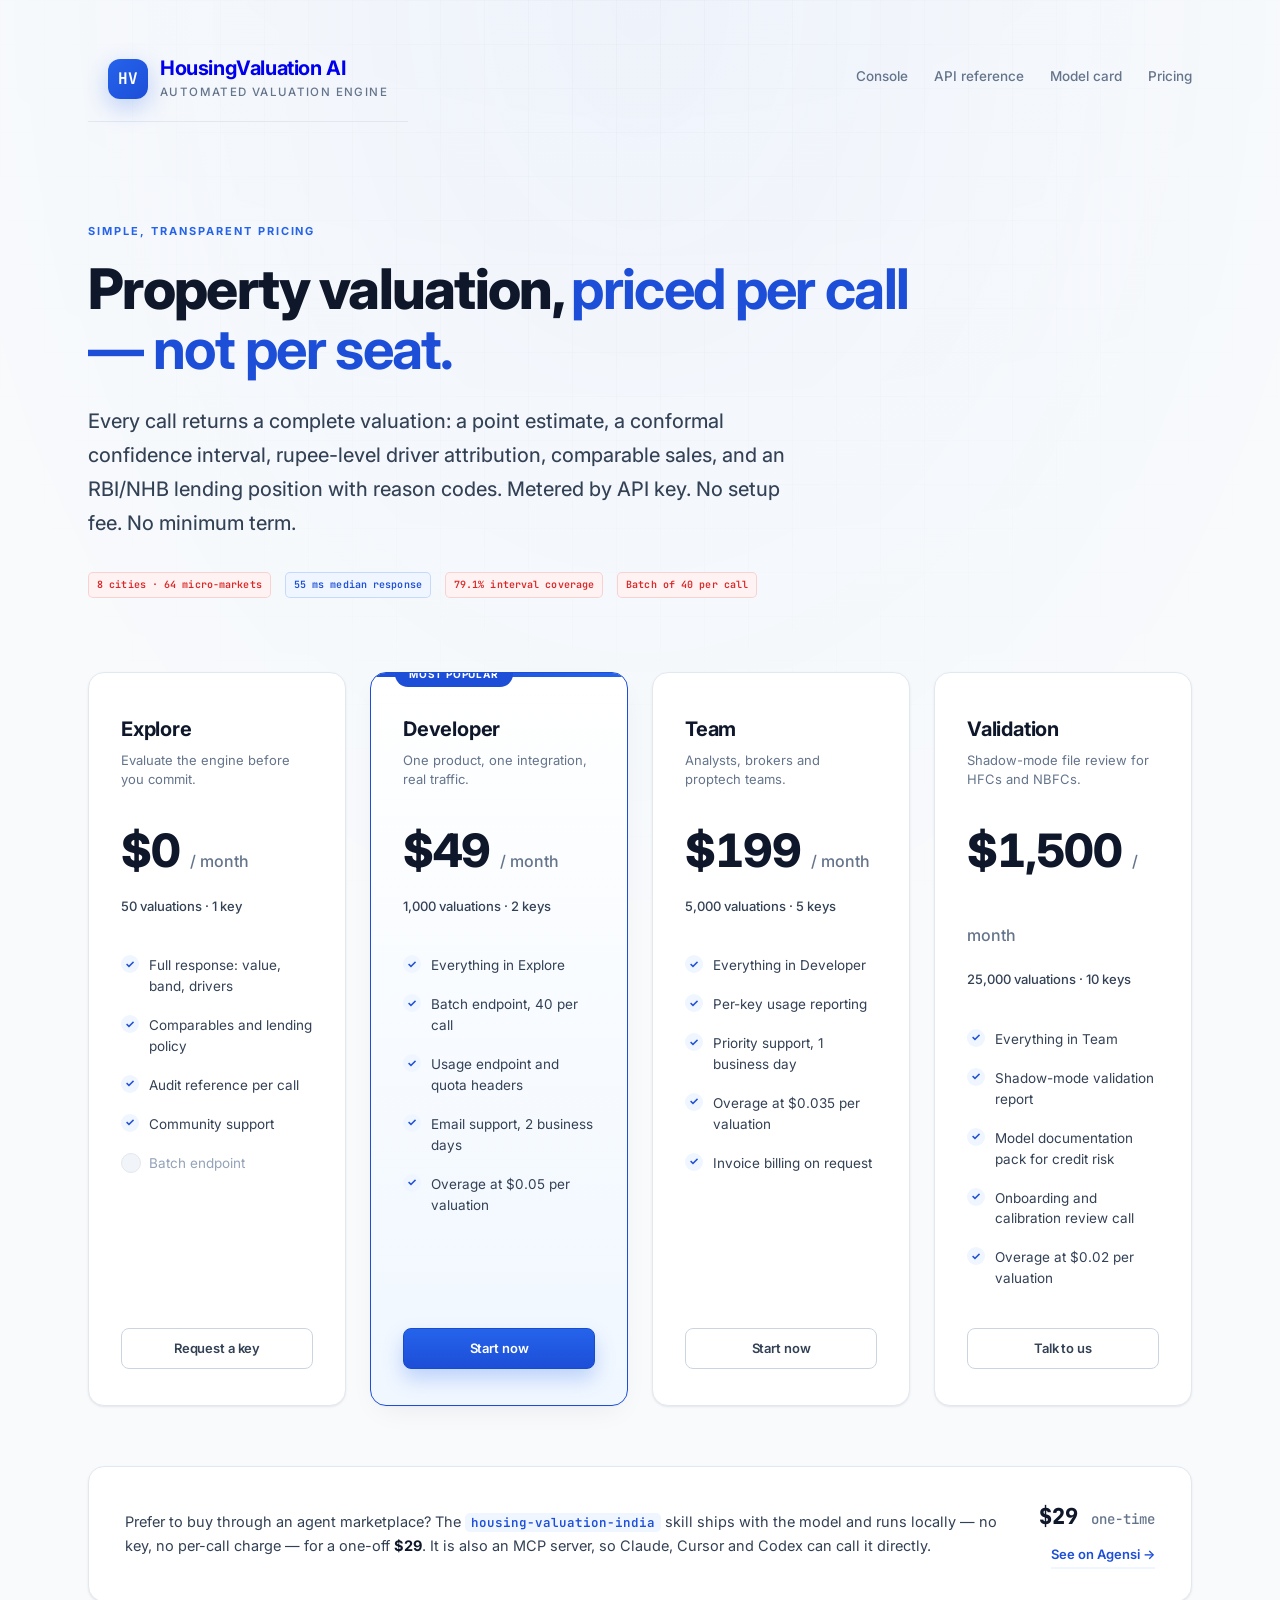
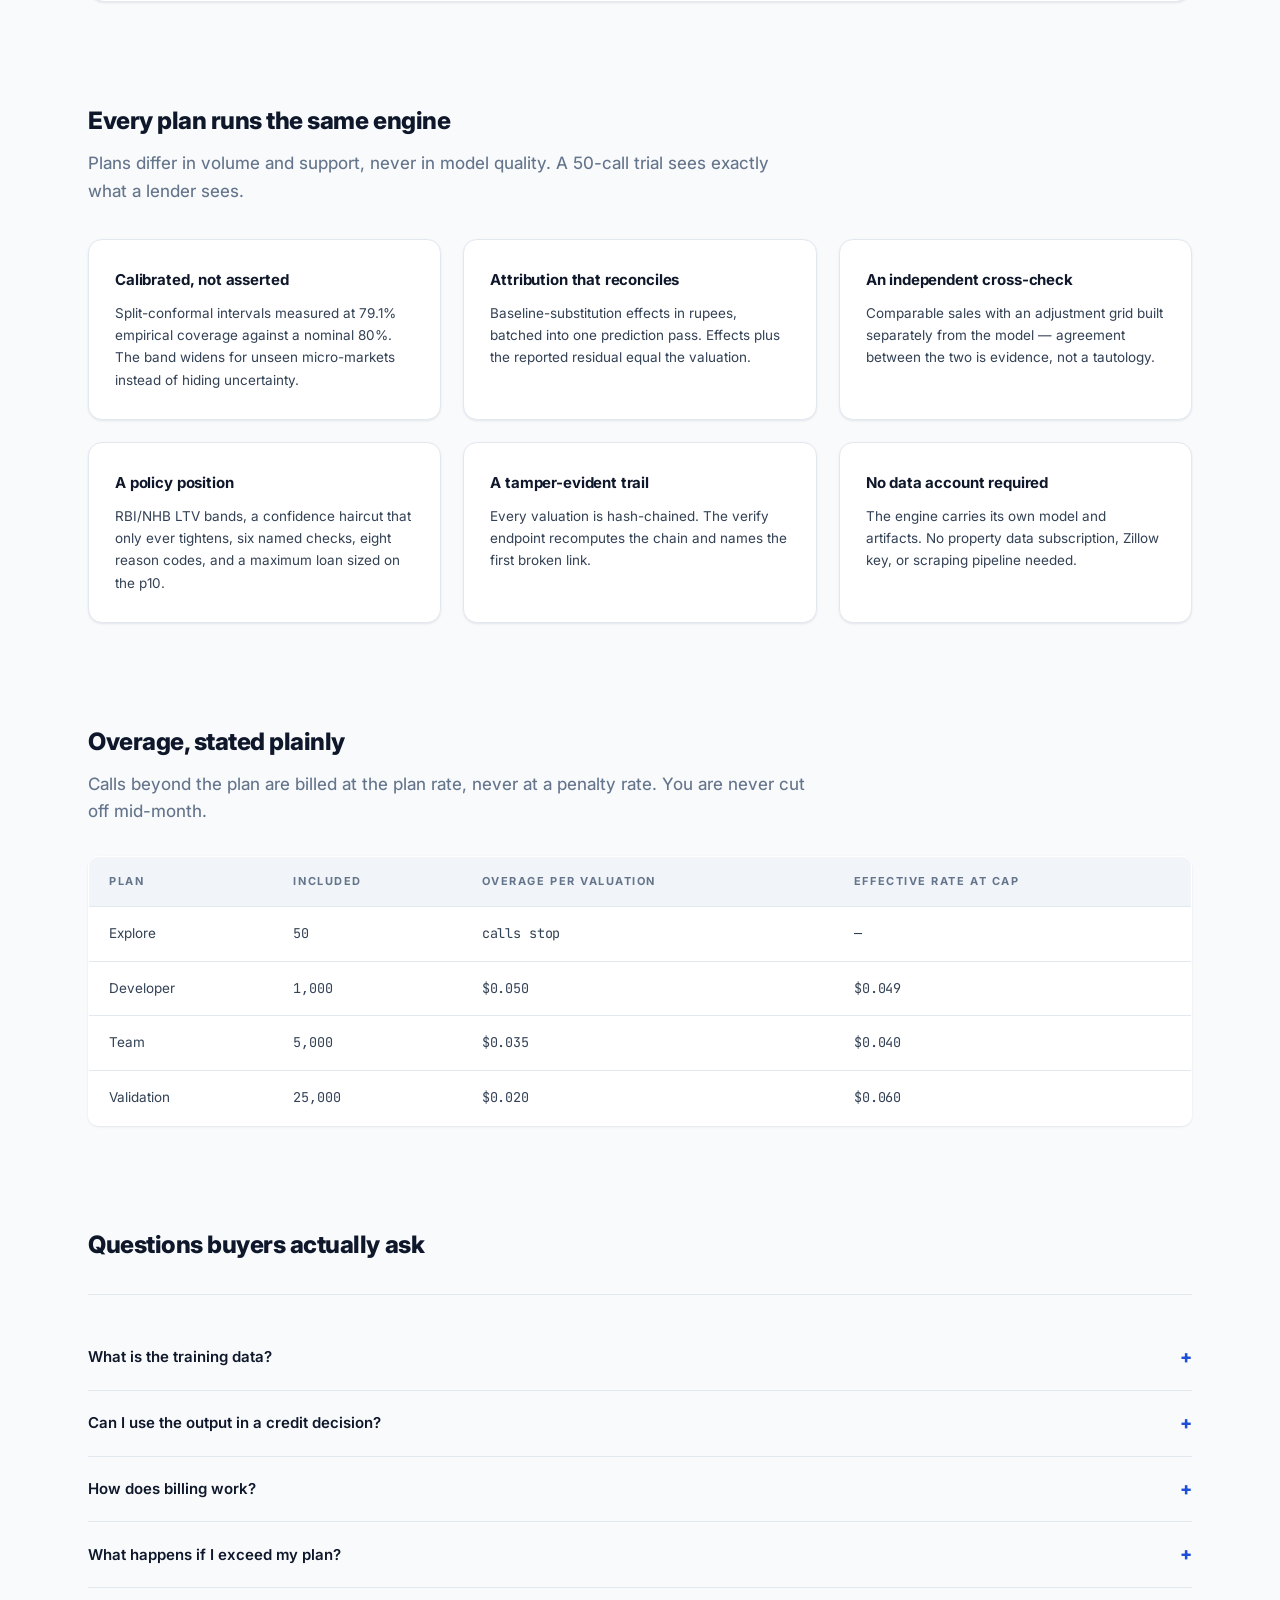
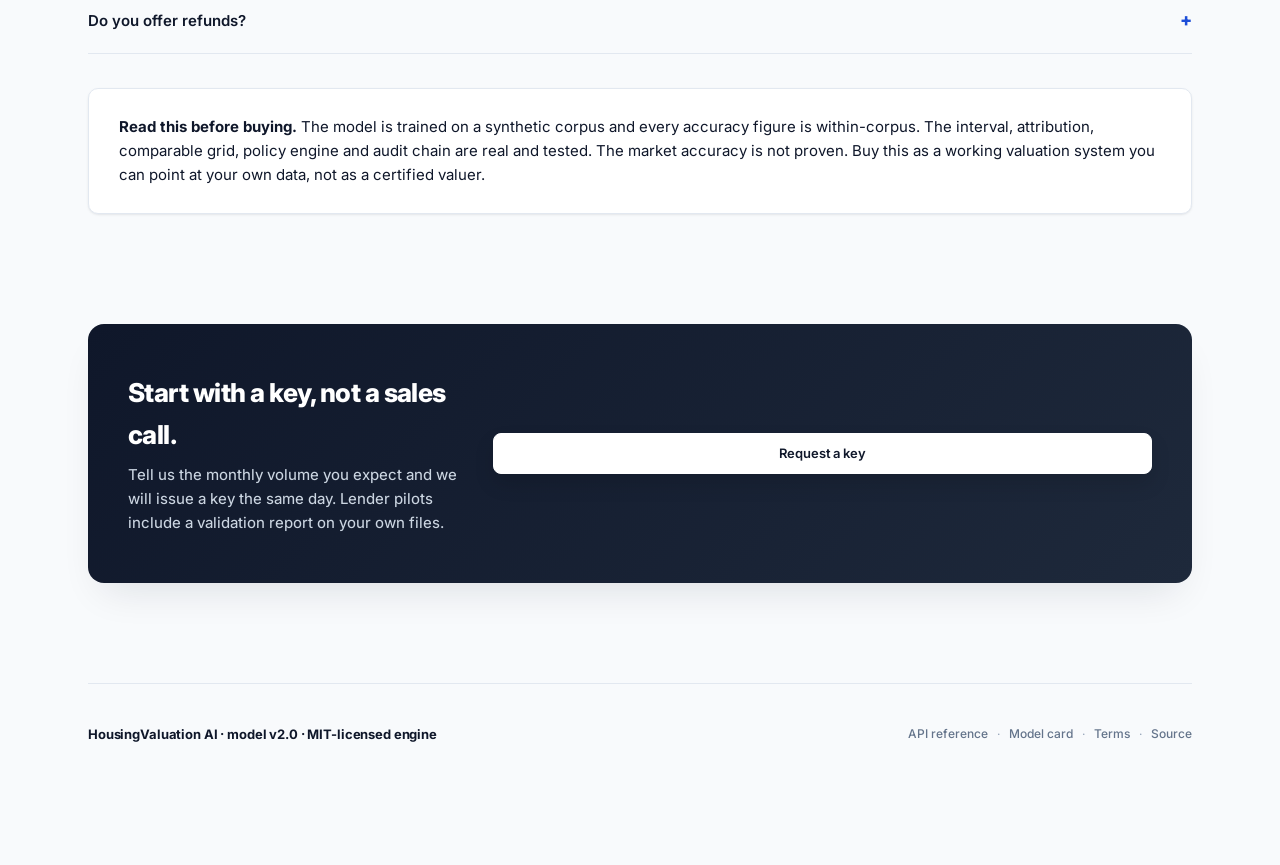
==== commit a9dad53c: "Fix hero text word-wrap bug: rename pricing hero to avoid console app .hero grid conflict" ====
--- a/static/pricing.html
+++ b/static/pricing.html
@@ -31,7 +31,7 @@
     </nav>
   </header>
 
-  <section class="hero">
+  <section class="pricing-hero">
     <div class="eyebrow">Simple, transparent pricing</div>
     <h1>Property valuation, <b>priced per call — not per seat.</b></h1>
     <p>
--- a/static/style.css
+++ b/static/style.css
@@ -82,18 +82,18 @@
 .head-links a { color: var(--muted); text-decoration: none; font-weight: 500; }
 .head-links a:hover { color: var(--accent); }
 
-/* ---------- hero ---------- */
-.hero { padding: 96px 0 60px; max-width: 860px; }
-
-.eyebrow { font-size: 11px; letter-spacing: 0.18em; text-transform: uppercase; color: var(--accent); font-weight: 700; margin-bottom: 18px; display: inline-block; }
-
-.hero h1 { font-size: 56px; line-height: 1.08; letter-spacing: -0.03em; margin: 0 0 24px; font-weight: 800; color: var(--ink); }
-
-.hero h1 b { color: var(--accent-dark); }
-
-.hero p { font-size: 20px; color: var(--ink-2); line-height: 1.7; max-width: 700px; margin-bottom: 32px; font-weight: 450; }
-
-.hero .meta { display: flex; gap: 14px; flex-wrap: wrap; margin-top: 10px; }
+/* ---------- pricing hero ---------- */
+.pricing-hero { padding: 96px 0 60px; max-width: 860px; }
+
+.pricing-hero .eyebrow { font-size: 11px; letter-spacing: 0.18em; text-transform: uppercase; color: var(--accent); font-weight: 700; margin-bottom: 18px; display: inline-block; }
+
+.pricing-hero h1 { font-size: 56px; line-height: 1.08; letter-spacing: -0.03em; margin: 0 0 24px; font-weight: 800; color: var(--ink); }
+
+.pricing-hero h1 b { color: var(--accent-dark); }
+
+.pricing-hero p { font-size: 20px; color: var(--ink-2); line-height: 1.7; max-width: 700px; margin-bottom: 32px; font-weight: 450; }
+
+.pricing-hero .meta { display: flex; gap: 14px; flex-wrap: wrap; margin-top: 10px; }
 
 .pill {
   font-size: 12px; font-weight: 600; color: var(--ink-2);
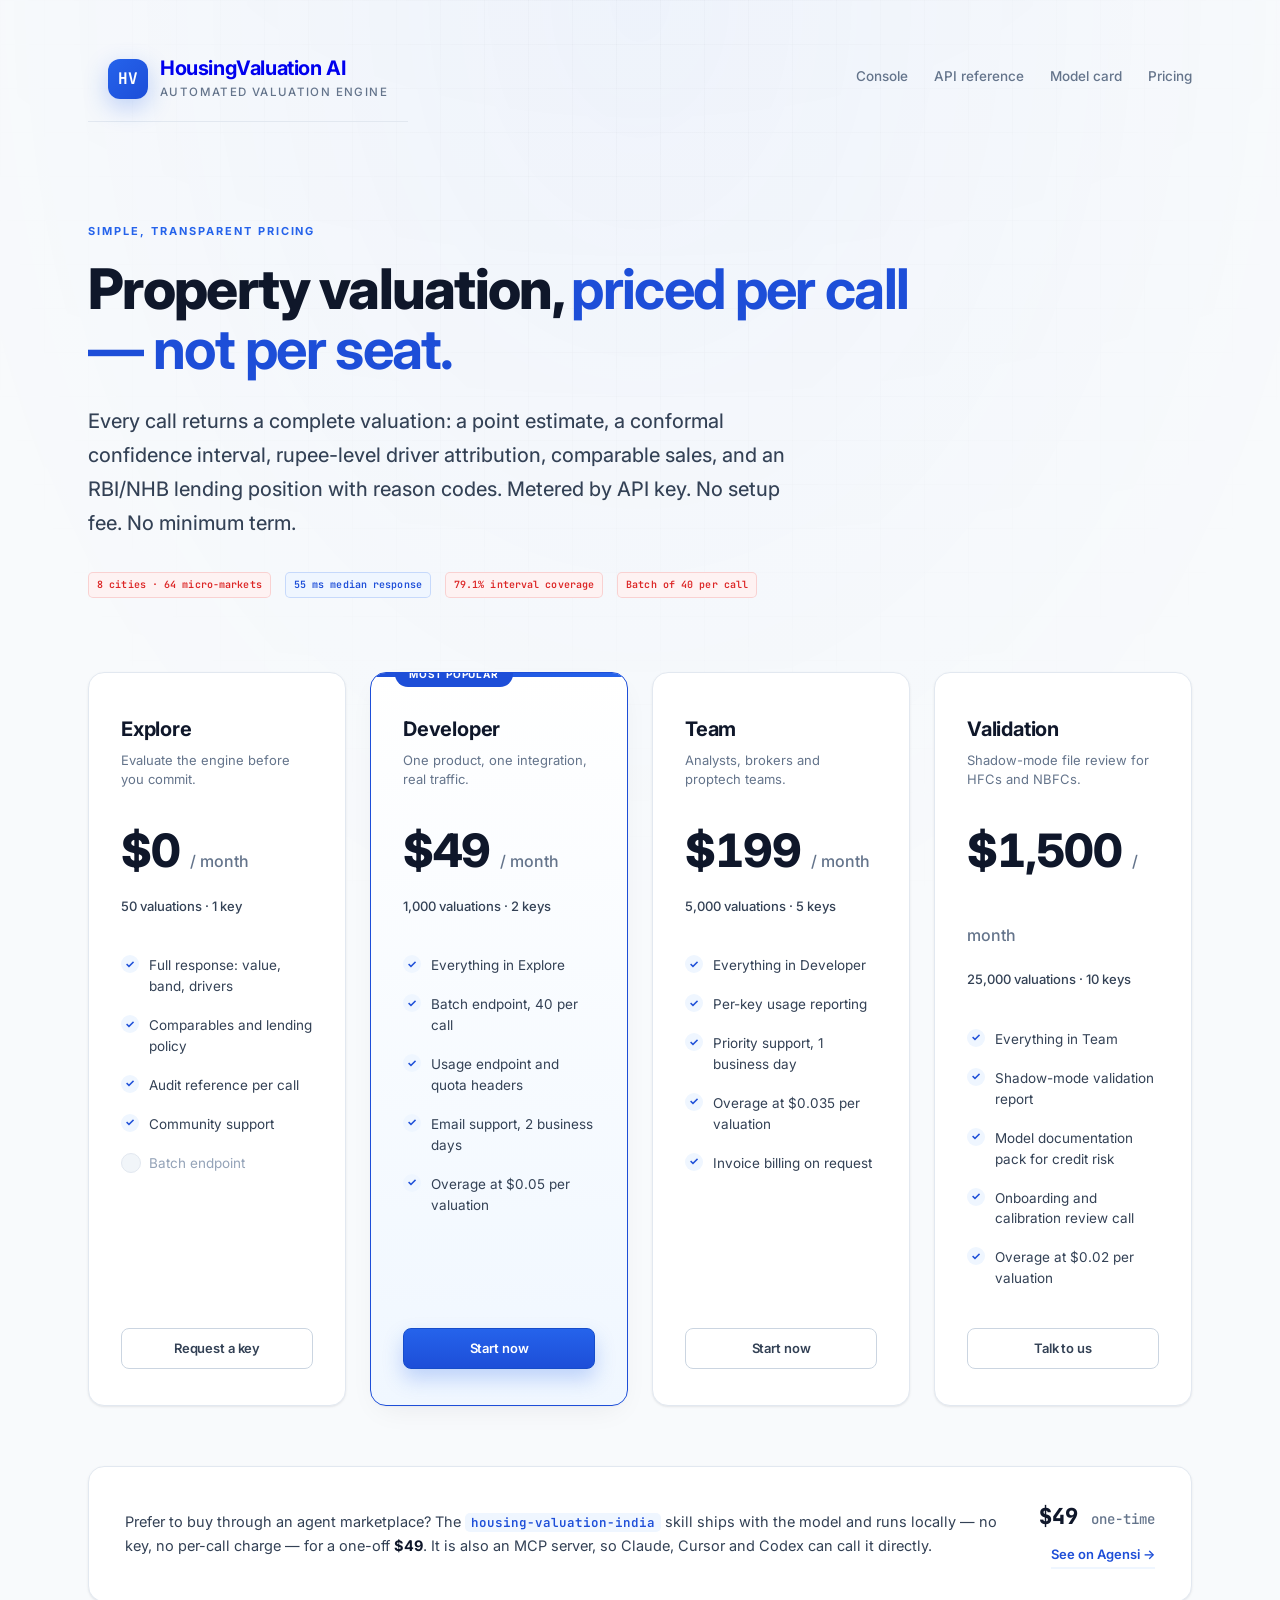
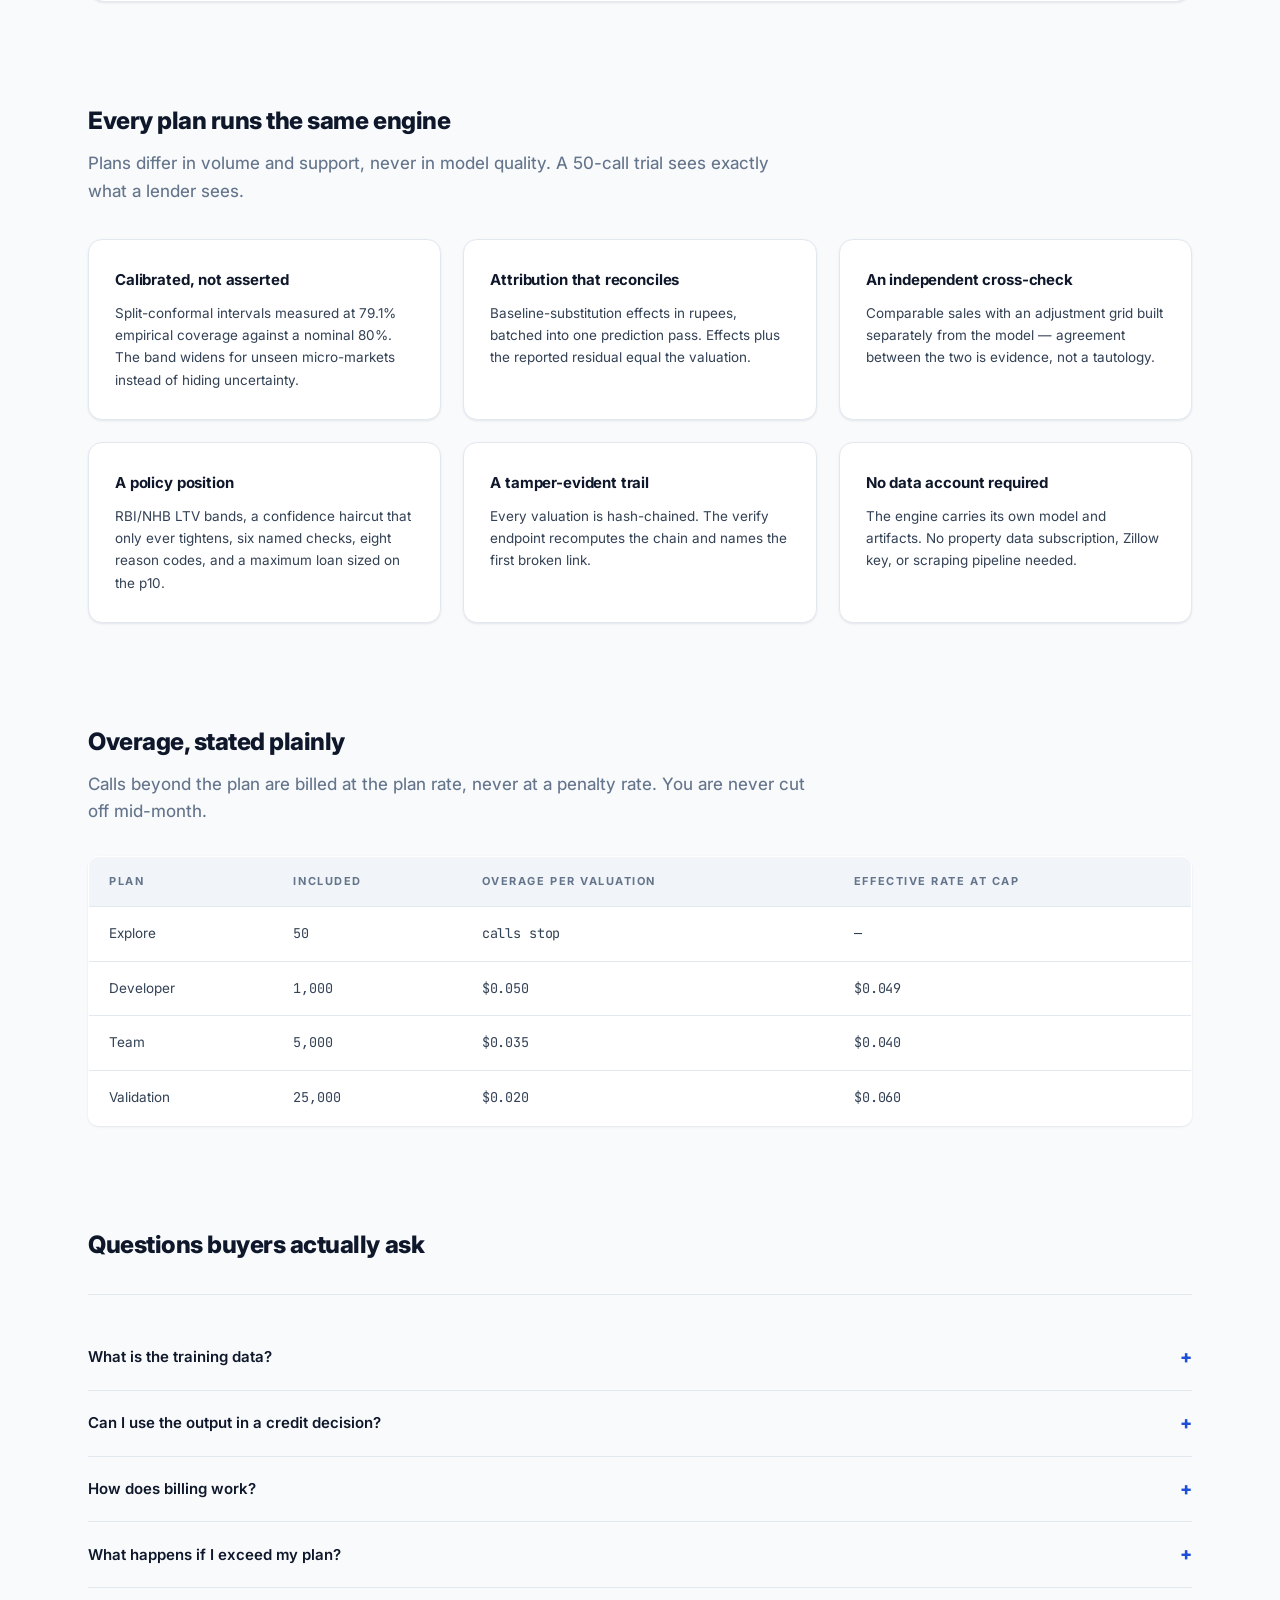
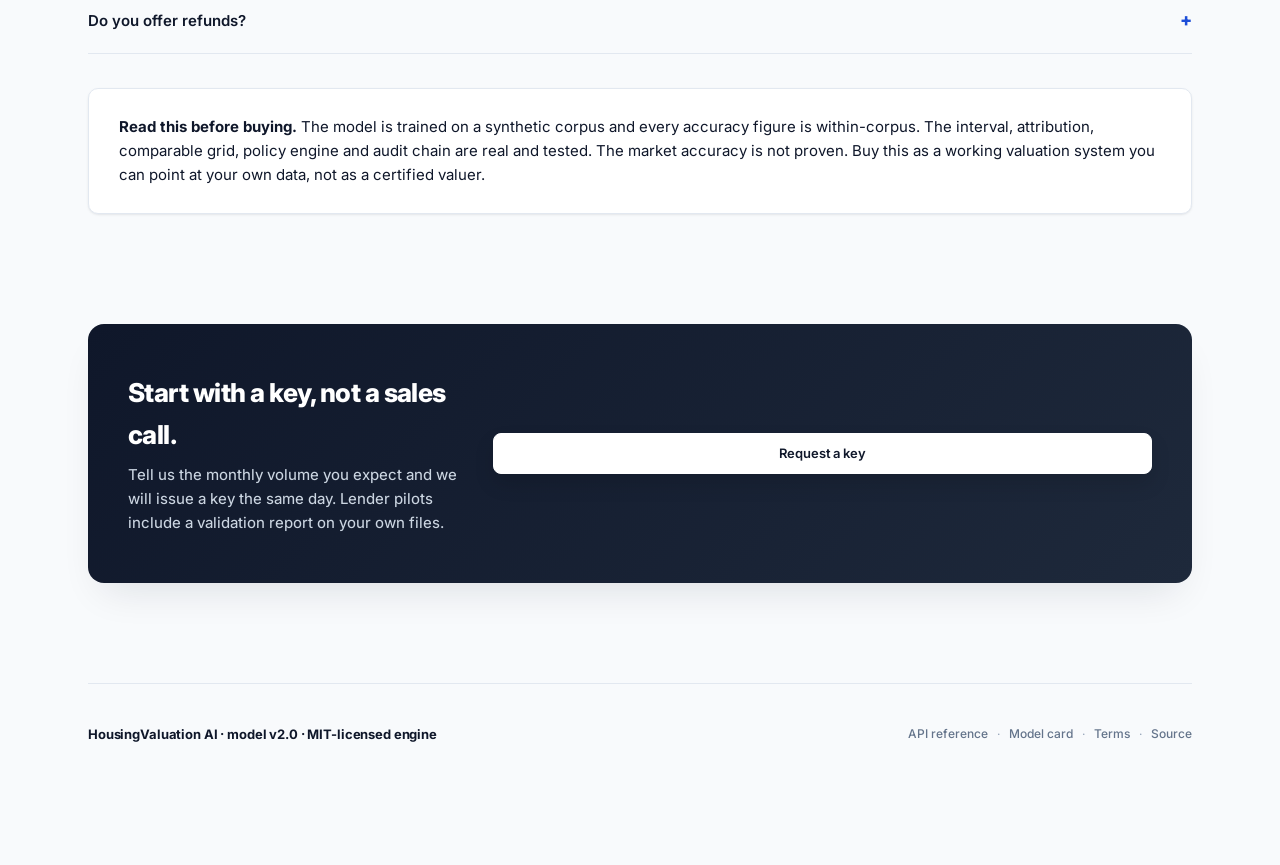
==== commit 80cc7b87: "Fix skill price:  one-time to match Agensi listing" ====
--- a/static/pricing.html
+++ b/static/pricing.html
@@ -117,11 +117,11 @@
         Prefer to buy through an agent marketplace? The
         <code>housing-valuation-india</code> skill ships with the model and runs
         locally — no key, no per-call charge — for a one-off
-        <strong>$29</strong>. It is also an MCP server, so Claude, Cursor and Codex can call it directly.
+        <strong>$49</strong>. It is also an MCP server, so Claude, Cursor and Codex can call it directly.
       </p>
     </div>
     <div class="skill-strip-right">
-      <div class="skill-price">$29 <span>one-time</span></div>
+      <div class="skill-price">$49 <span>one-time</span></div>
       <a href="https://www.agensi.io/skills/housing-valuation-india" target="_blank" rel="noopener">See on Agensi →</a>
     </div>
   </div>
